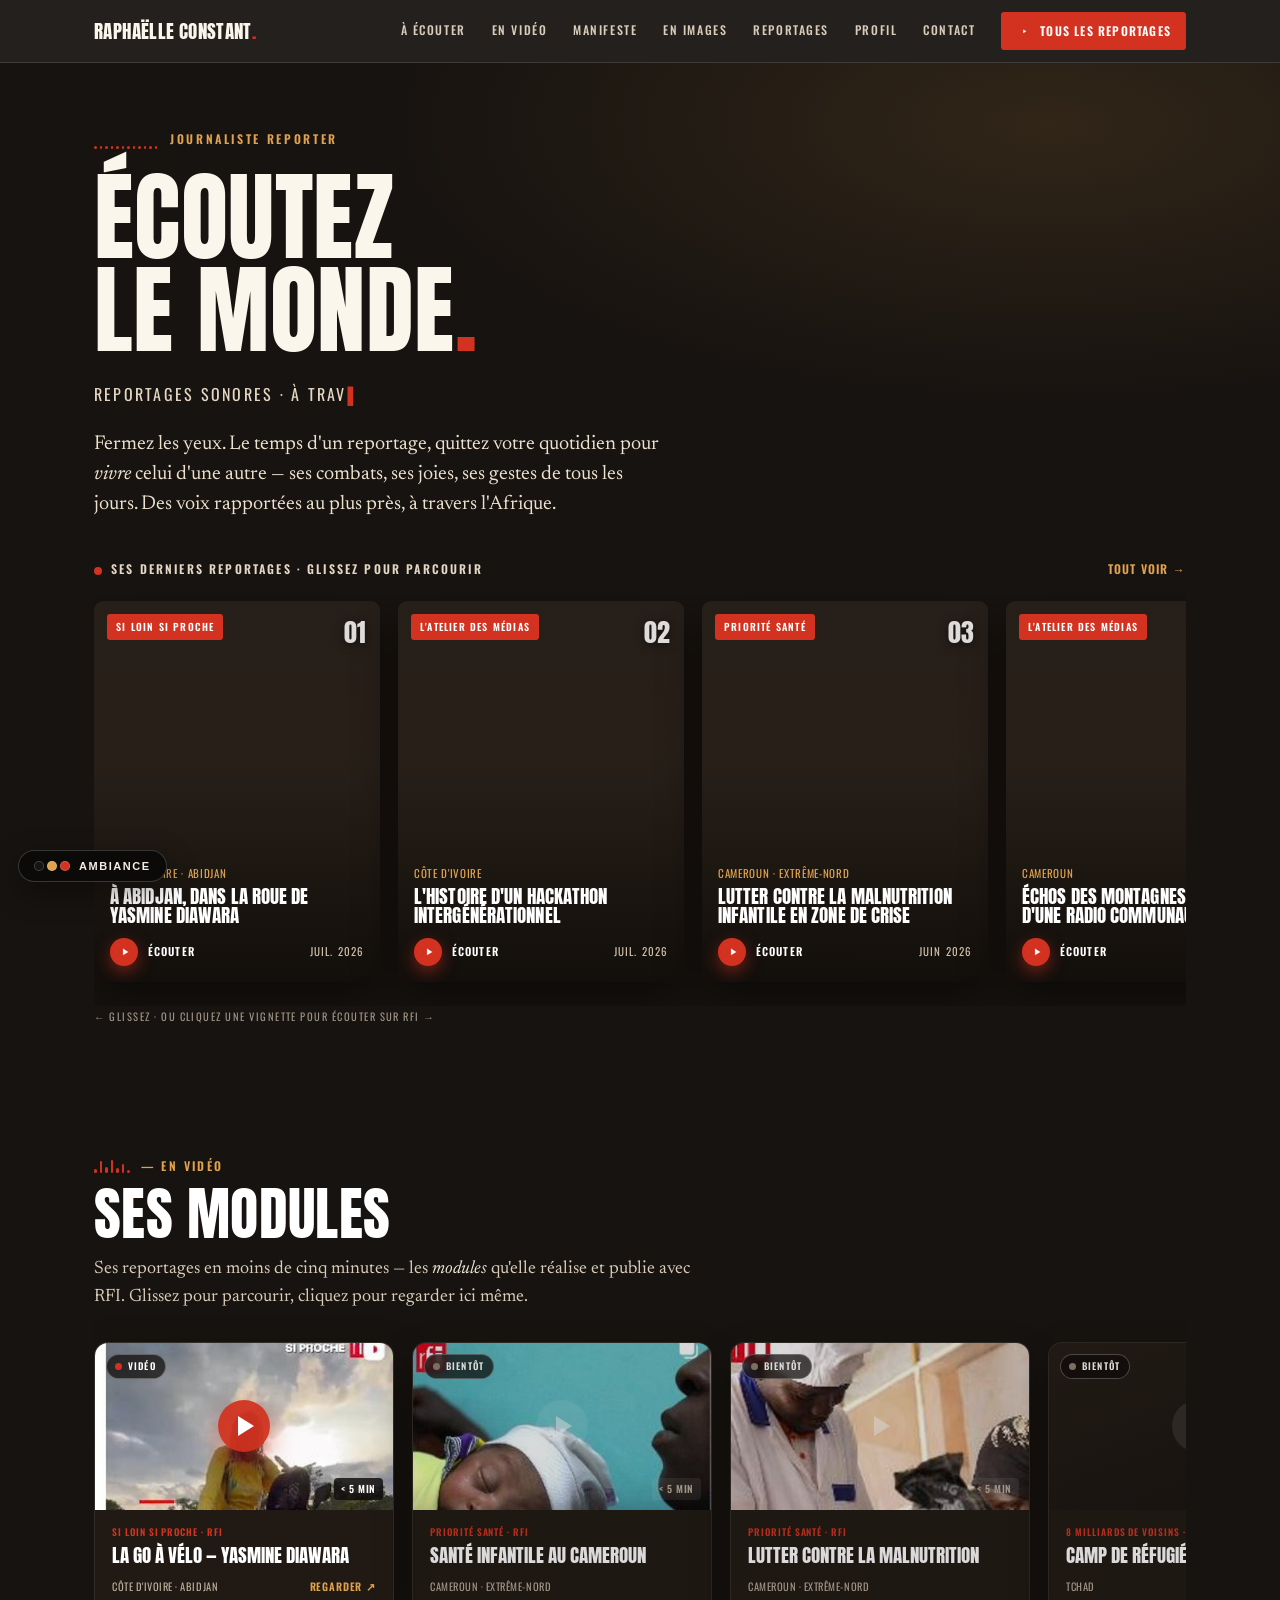
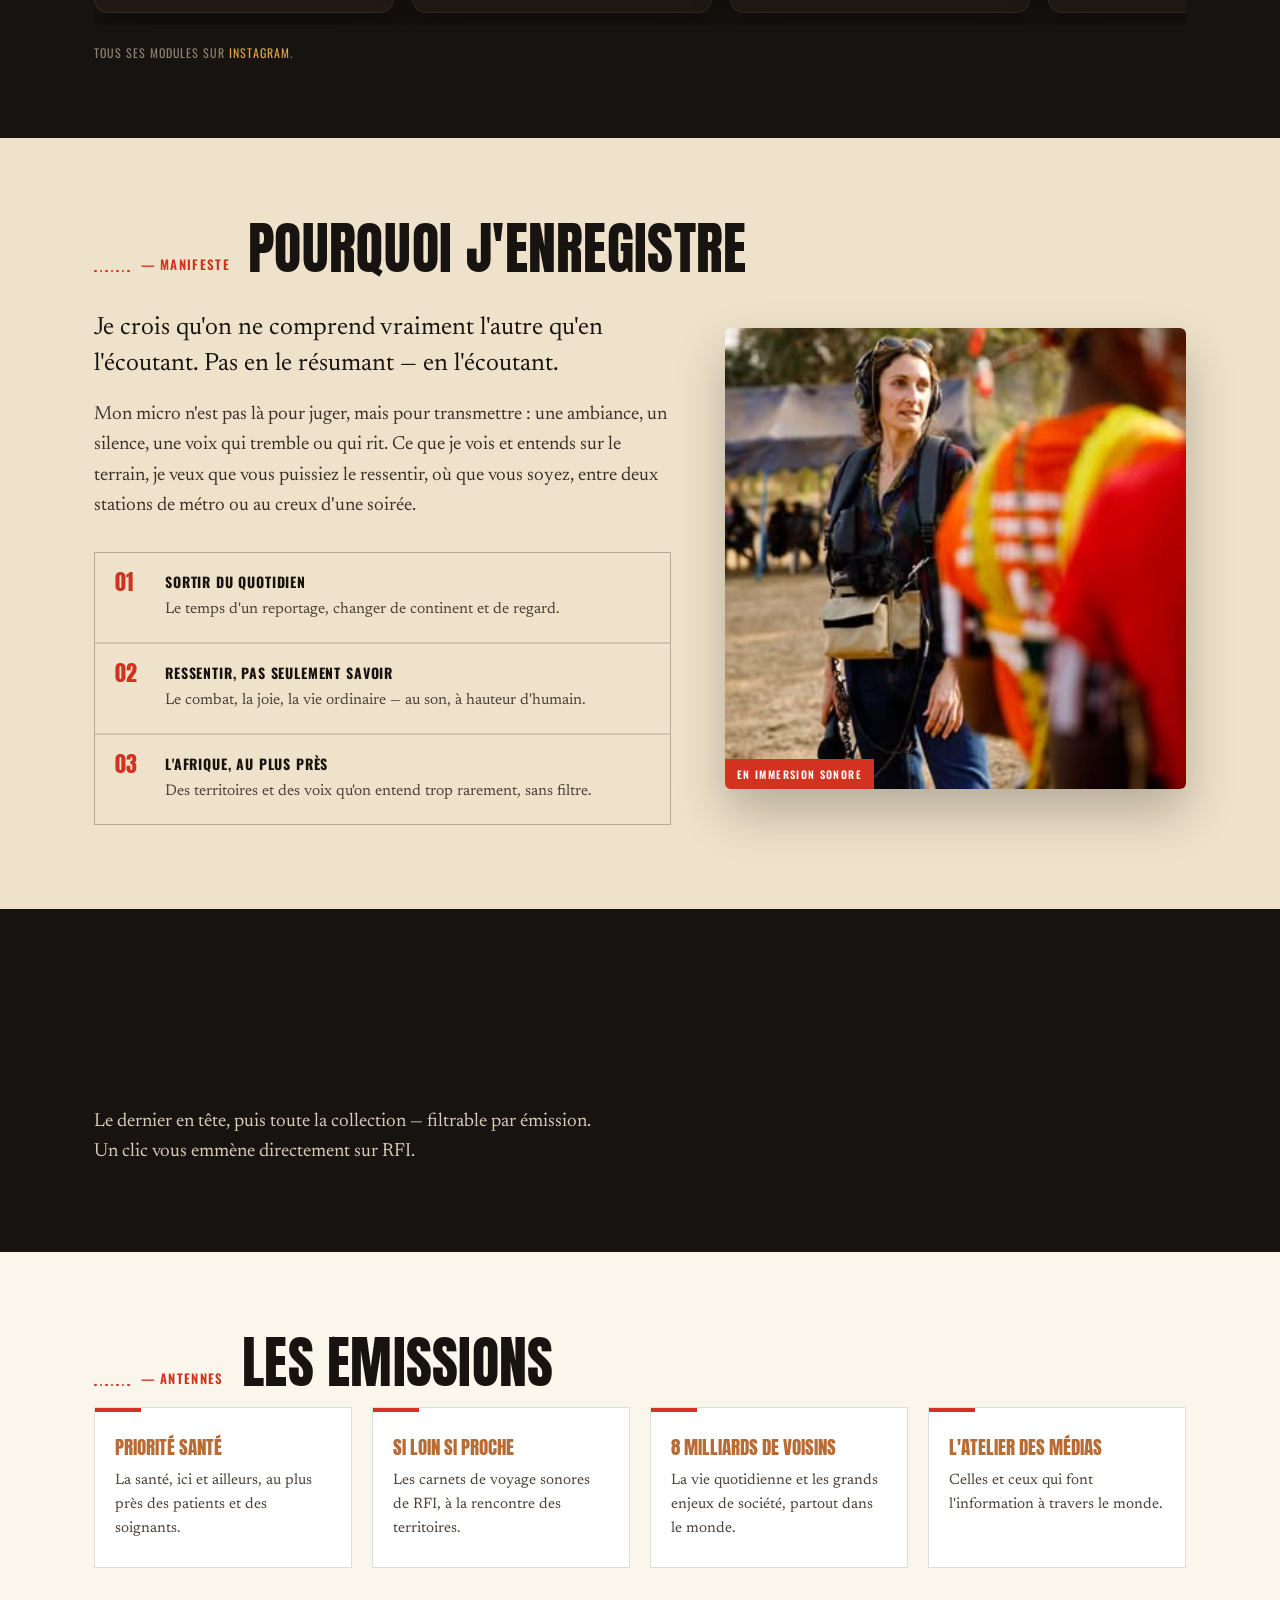
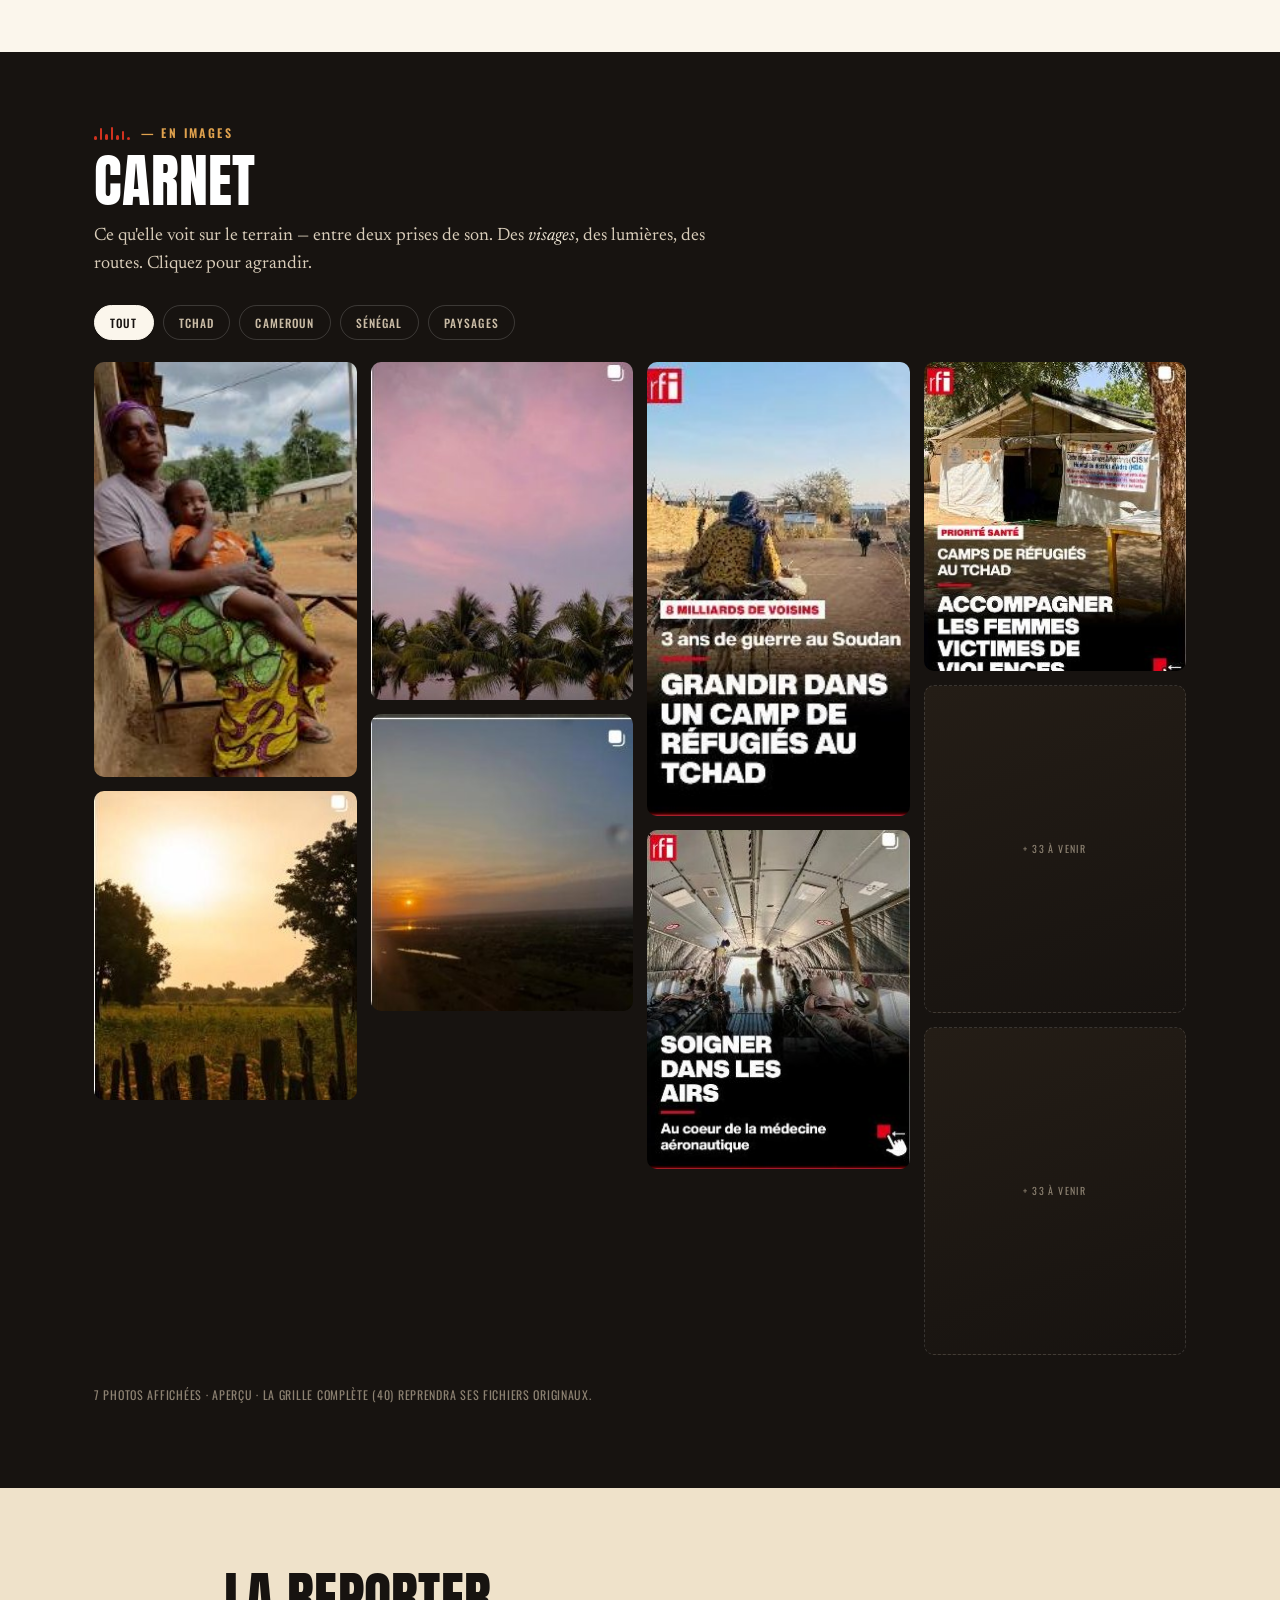
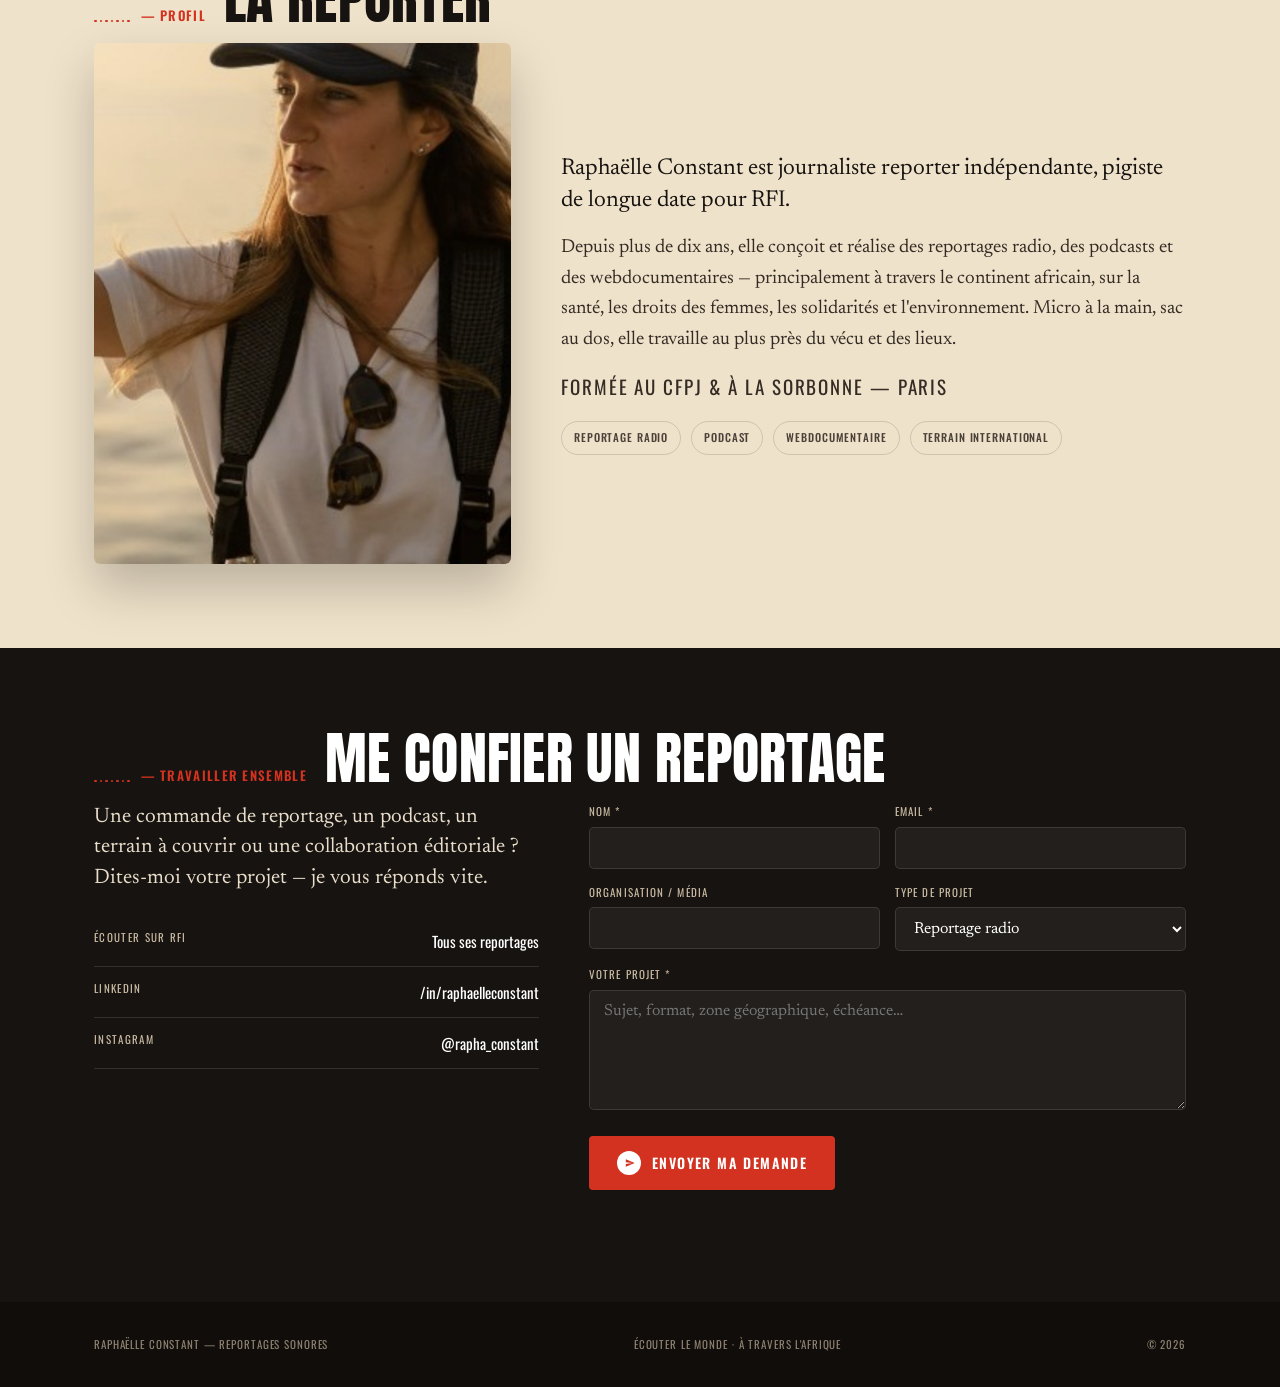
==== index.html @ 4c60642c "Add "Ses modules" (video strip) + "En images" (Carnet) + live palette switcher - Inject "Ses modules" ====
<!DOCTYPE html>
<html lang="fr">
<head>
<meta charset="UTF-8">
<meta name="viewport" content="width=device-width, initial-scale=1.0">
<title>Raphaëlle Constant — Écouter le monde · Reportages sonores RFI</title>
<link rel="icon" href="favicon.ico" sizes="any">
<link rel="icon" type="image/png" sizes="32x32" href="favicon-32.png">
<link rel="apple-touch-icon" href="apple-touch-icon.png">
<meta name="description" content="Les reportages sonores de Raphaëlle Constant pour RFI. Fermez les yeux, écoutez : la vie, les combats et les joies d'autres femmes et hommes, au plus près — à travers l'Afrique.">
<link rel="preconnect" href="https://fonts.googleapis.com">
<link rel="preconnect" href="https://fonts.gstatic.com" crossorigin>
<link href="https://fonts.googleapis.com/css2?family=Anton&family=Oswald:wght@300;400;500;600;700&family=Newsreader:ital,opsz,wght@0,6..72,300;0,6..72,400;0,6..72,500;0,6..72,600;1,6..72,400;1,6..72,500&display=swap" rel="stylesheet">
<style>
  :root{
    --ink:#171310; --ink2:#211a14; --paper:#FBF6EC; --sand:#EFE2CA;
    --gold:#E0A24E; --ochre:#B96B34; --red:#D2321F; --olive:#7C7A45;
    --line:rgba(23,19,16,.14); --lineD:rgba(255,255,255,.12); --muted:#6f645a;
  }
  /* ===== [PALETTE] live ambiance themes (from resources/palette-garderobe.html) =====
     Default = "Sur le terrain" (the :root above). The switcher swaps these token sets live,
     so a whole-page recolour is one attribute change. Keep terrain as the shipped default. */
  html[data-theme="uniforme"]{ /* L'uniforme — noir + camel + crème, rouge-baie en signal */
    --ink:#17130F; --ink2:#241C15; --paper:#F2EADB; --sand:#E7DBC3;
    --gold:#C79A64; --ochre:#A9743F; --red:#C22F3E; --olive:#6E6A4F;
    --line:rgba(26,23,20,.14); --muted:#6f6656;
  }
  html[data-theme="indigo"]{ /* Indigo & sable — pétrole/sable, accent turquoise */
    --ink:#14201F; --ink2:#1D2C2A; --paper:#F1E8D6; --sand:#E4D8BE;
    --gold:#D9C4A0; --ochre:#B98A4E; --red:#1F847C; --olive:#5E6B64;
    --line:rgba(23,33,31,.14); --muted:#5f6b64;
  }
  html[data-theme="baie"]{ /* Terre & baie — charcoal + camel, pointe de baie */
    --ink:#1B1512; --ink2:#251C17; --paper:#F2EADB; --sand:#E7DBC3;
    --gold:#C79A64; --ochre:#A9743F; --red:#A83253; --olive:#6E6A4F;
    --line:rgba(27,21,18,.14); --muted:#6f6656;
  }
  /* recolour the hard-coded nav backdrop per ambiance so the swap reads as whole-page */
  html[data-theme="uniforme"] nav{background:rgba(23,19,15,.94)}
  html[data-theme="indigo"] nav{background:rgba(18,29,28,.95)}
  html[data-theme="baie"] nav{background:rgba(27,21,18,.94)}
  /* smooth the recolour */
  body,nav,.hero,section,footer,.modules,.gallery{transition:background-color .5s ease,color .5s ease}
  *{box-sizing:border-box;margin:0;padding:0}
  /* Lenis smooth scroll */
  html.lenis,html.lenis body{height:auto}
  .lenis.lenis-smooth{scroll-behavior:auto !important}
  .lenis.lenis-smooth [data-lenis-prevent]{overscroll-behavior:contain}
  .lenis.lenis-stopped{overflow:hidden}
  html:not(.lenis){scroll-behavior:smooth}  /* fallback if Lenis is off/absent */
  body{background:var(--paper);color:var(--ink);font-family:"Newsreader",Georgia,serif;font-size:18px;line-height:1.6;-webkit-font-smoothing:antialiased}
  .wrap{max-width:1180px;margin:0 auto;padding:0 44px}
  h1,h2,h3,.disp{font-family:"Anton",sans-serif;text-transform:uppercase;font-weight:400;line-height:.96;letter-spacing:.005em}
  .kick{font-family:"Oswald",sans-serif;text-transform:uppercase;letter-spacing:.22em;font-weight:600;font-size:12px}
  .red{color:var(--red)}
  a{color:inherit;text-decoration:none}
  .play{display:inline-flex;align-items:center;justify-content:center;border-radius:50%;background:var(--red);color:#fff;flex:none}
  .play svg{width:42%;height:42%;margin-left:8%}

  nav{position:sticky;top:0;z-index:40;background:rgba(23,19,16,.94);backdrop-filter:blur(8px);border-bottom:1px solid var(--lineD)}
  nav .wrap{display:flex;align-items:center;justify-content:space-between;height:62px}
  nav .brand{font-family:"Anton";text-transform:uppercase;color:var(--paper);font-size:19px;letter-spacing:.02em}
  nav .brand .red{color:var(--red)}
  nav ul{list-style:none;display:flex;gap:26px}
  nav a{font-family:"Oswald";text-transform:uppercase;letter-spacing:.13em;font-size:12px;color:#d9cdba;font-weight:500}
  nav a:hover{color:#fff}
  nav .nlinks{display:flex;align-items:center;gap:26px}
  nav .cta{font-family:"Oswald";text-transform:uppercase;letter-spacing:.1em;font-size:12px;font-weight:600;background:var(--red);color:#fff;padding:9px 15px;border-radius:3px;display:inline-flex;align-items:center;gap:8px}
  nav .cta .play{width:16px;height:16px}
  @media(max-width:980px){nav ul{display:none}}

  .hero{background:var(--ink);color:var(--paper);position:relative;overflow:hidden;padding-bottom:60px}
  .hero:after{content:"";position:absolute;inset:0;background:radial-gradient(1100px 460px at 82% 6%, rgba(224,162,78,.13), transparent 60%);pointer-events:none}
  .hero .head{position:relative;z-index:2;padding-top:66px}
  .hero .kick{color:var(--gold);margin-bottom:18px;display:block}
  .hero h1{font-size:clamp(50px,7.6vw,104px);color:var(--paper);max-width:14ch}
  .hero h1 .red{color:var(--red)}
  .hero .lede{margin-top:22px;max-width:52ch;font-size:20px;color:#ece1cf;line-height:1.5}
  .scroll-head{position:relative;z-index:2;display:flex;align-items:baseline;justify-content:space-between;gap:16px;margin-top:40px;margin-bottom:16px}
  .scroll-head .lbl{font-family:"Oswald";text-transform:uppercase;letter-spacing:.18em;font-size:12px;font-weight:600;color:#e4d8c4}
  .scroll-head .all{font-family:"Oswald";text-transform:uppercase;letter-spacing:.1em;font-size:12px;font-weight:600;color:var(--gold);display:inline-flex;align-items:center;gap:8px}
  .scroll-head .all:hover{color:#fff}
  .hscroll{position:relative;z-index:2;display:flex;gap:18px;overflow-x:auto;overflow-y:hidden;scroll-snap-type:x mandatory;padding:6px 4px 24px;scrollbar-width:thin;scrollbar-color:var(--red) rgba(255,255,255,.12)}
  .hscroll::-webkit-scrollbar{height:8px}
  .hscroll::-webkit-scrollbar-track{background:rgba(255,255,255,.1);border-radius:10px}
  .hscroll::-webkit-scrollbar-thumb{background:var(--red);border-radius:10px}
  .hcard{flex:0 0 clamp(240px,58vw,286px);scroll-snap-align:start;aspect-ratio:3/4;border-radius:9px;overflow:hidden;position:relative;background:#2a211a;box-shadow:0 20px 44px rgba(0,0,0,.45);display:block}
  .hcard img{position:absolute;inset:0;width:100%;height:100%;object-fit:cover;transition:transform .4s ease}
  .hcard:hover img{transform:scale(1.06)}
  .hcard .fb{position:absolute;inset:0;background:linear-gradient(135deg,#2a211a,#120f0b)}
  .hcard .ov{position:absolute;inset:0;background:linear-gradient(180deg, rgba(15,12,9,.12) 0%, rgba(15,12,9,.1) 42%, rgba(15,12,9,.88) 100%)}
  .hcard .tag{position:absolute;top:13px;left:13px;z-index:3;background:var(--red);color:#fff;font-family:"Oswald";text-transform:uppercase;letter-spacing:.12em;font-size:10px;font-weight:600;padding:5px 9px;border-radius:3px}
  .hcard .num{position:absolute;top:11px;right:14px;z-index:3;font-family:"Anton";font-size:26px;color:rgba(255,255,255,.85);text-shadow:0 2px 8px rgba(0,0,0,.5)}
  .hcard .cbody{position:absolute;left:0;right:0;bottom:0;z-index:3;padding:18px 16px 16px}
  .hcard .loc{font-family:"Oswald";text-transform:uppercase;letter-spacing:.06em;font-size:11px;color:var(--gold);margin-bottom:5px}
  .hcard h3{font-family:"Anton";text-transform:uppercase;font-size:19px;line-height:1.02;color:#fff}
  .hcard .foot{margin-top:12px;display:flex;align-items:center;gap:10px;font-family:"Oswald";text-transform:uppercase;letter-spacing:.1em;font-size:11px;font-weight:600;color:#fff}
  .hcard .foot .play{width:28px;height:28px;box-shadow:0 6px 16px rgba(210,50,31,.5)}
  .hcard .date{margin-left:auto;color:#cdbfa9;font-weight:400}
  .drag-hint{position:relative;z-index:2;font-family:"Oswald";text-transform:uppercase;letter-spacing:.14em;font-size:10.5px;color:#9d9284;margin-top:2px}

  section{padding:84px 0}
  .sec-head{display:flex;align-items:baseline;gap:18px;margin-bottom:14px}
  .sec-head .no{font-family:"Oswald";font-weight:600;color:var(--red);letter-spacing:.1em;font-size:13px;padding-top:6px;text-transform:uppercase}
  .sec-head h2{font-size:clamp(32px,5vw,56px)}

  #manifeste{background:var(--sand)}
  .man-grid{display:grid;grid-template-columns:1fr .8fr;gap:54px;align-items:center}
  .man-grid .lead{font-family:"Newsreader";font-size:25px;line-height:1.42;color:var(--ink)}
  .man-grid p{font-size:19px;color:#3a312a;margin-top:18px}
  .man-points{margin-top:30px;display:grid;gap:2px;background:var(--line);border:1px solid var(--line)}
  .mp{background:var(--sand);padding:18px 20px;display:flex;gap:16px;align-items:flex-start}
  .mp .n{font-family:"Anton";color:var(--red);font-size:22px;line-height:1;flex:none;width:34px}
  .mp b{font-family:"Oswald";text-transform:uppercase;letter-spacing:.06em;font-size:14px;display:block;margin-bottom:2px}
  .mp span{font-size:15.5px;color:#4a4139}
  .man-photo{position:relative;border-radius:6px;overflow:hidden;aspect-ratio:1/1;box-shadow:0 24px 50px rgba(0,0,0,.24)}
  .man-photo img{width:100%;height:100%;object-fit:cover;object-position:42% 50%}
  .man-photo .cap{position:absolute;left:0;bottom:0;background:var(--red);color:#fff;font-family:"Oswald";text-transform:uppercase;letter-spacing:.13em;font-size:10.5px;font-weight:600;padding:7px 12px}

  #tout{background:var(--ink);color:var(--paper)}
  .tout{display:flex;align-items:center;justify-content:space-between;gap:30px;flex-wrap:wrap}
  .tout .t h2{color:#fff;font-size:clamp(30px,4.5vw,50px)}
  .tout .t p{color:#d9cdba;font-size:19px;margin-top:12px;max-width:52ch}
  .tout .go{flex:none;display:inline-flex;align-items:center;gap:13px;background:var(--red);color:#fff;font-family:"Oswald";text-transform:uppercase;letter-spacing:.1em;font-weight:600;font-size:14px;padding:16px 24px;border-radius:4px;transition:transform .15s}
  .tout .go:hover{transform:translateY(-2px)}
  .tout .go .play{width:26px;height:26px;background:#fff;color:var(--red)}

  #emissions{background:var(--paper)}
  .shows{display:grid;grid-template-columns:repeat(4,1fr);gap:20px;margin-top:8px}
  .show-c{background:#fff;border:1px solid var(--line);padding:24px 20px 26px;position:relative}
  .show-c:before{content:"";position:absolute;top:0;left:0;width:46px;height:4px;background:var(--red)}
  .show-c .h{font-family:"Anton";text-transform:uppercase;font-size:19px;color:var(--ochre);line-height:1;margin:6px 0 12px}
  .show-c p{font-size:15px;color:#4a4139}
  @media(max-width:820px){.shows{grid-template-columns:1fr 1fr}}

  #apropos{background:var(--sand)}
  .about-grid{display:grid;grid-template-columns:.8fr 1.2fr;gap:50px;align-items:center}
  .about-grid p{font-size:19px;color:#332b24;margin-bottom:16px}
  .about-grid .lead{font-family:"Newsreader";font-size:23px;line-height:1.4;color:var(--ink)}
  .about-photo{position:relative;border-radius:6px;overflow:hidden;aspect-ratio:4/5;box-shadow:0 24px 50px rgba(0,0,0,.22)}
  .about-photo img{width:100%;height:100%;object-fit:cover;object-position:50% 20%}
  .signature{font-family:"Oswald";text-transform:uppercase;letter-spacing:.1em;font-size:12px;color:var(--muted);margin-top:6px}
  .chips{margin-top:20px;display:flex;gap:10px;flex-wrap:wrap}
  .chip{font-family:"Oswald";text-transform:uppercase;letter-spacing:.08em;font-size:11px;font-weight:500;border:1px solid var(--line);padding:7px 12px;border-radius:20px;color:#4a4139}

  #contact{background:var(--ink);color:var(--paper)}
  #contact h2{color:#fff}
  .contact-grid{display:grid;grid-template-columns:1.1fr .9fr;gap:50px;align-items:center}
  .contact-grid .lede{font-size:22px;color:#e9decb;line-height:1.45;max-width:40ch}
  .clist{list-style:none;margin-top:6px}
  .clist li{border-bottom:1px solid var(--lineD);padding:15px 0;display:flex;justify-content:space-between;align-items:center;gap:16px}
  .clist .k{font-family:"Oswald";text-transform:uppercase;letter-spacing:.12em;font-size:11px;color:#c9baa2}
  .clist .v{font-family:"Oswald";font-size:16px;color:#fff;letter-spacing:.02em}
  .clist a.v:hover{color:var(--gold)}
  .ph{color:#8d8272 !important;font-style:italic;font-family:"Newsreader" !important;text-transform:none;letter-spacing:0}

  footer{background:#100d0a;color:#8d8272;padding:34px 0;font-family:"Oswald";text-transform:uppercase;letter-spacing:.08em;font-size:11px}
  footer .wrap{display:flex;justify-content:space-between;flex-wrap:wrap;gap:12px}

  @media(max-width:820px){
    .man-grid,.about-grid,.contact-grid{grid-template-columns:1fr;gap:34px}
    .man-photo,.about-photo{max-width:440px}
    .wrap{padding:0 24px}
    section{padding:56px 0}
  }

  /* CONTACT FORM */
  .contact-2{display:grid;grid-template-columns:.82fr 1.1fr;gap:50px;align-items:start}
  .contact-2 .lede{font-size:21px;color:#e9decb;line-height:1.45}
  .socials{list-style:none;margin-top:22px}
  .socials li{border-bottom:1px solid var(--lineD);padding:13px 0;display:flex;justify-content:space-between;gap:16px}
  .socials .k{font-family:"Oswald";text-transform:uppercase;letter-spacing:.12em;font-size:11px;color:#c9baa2}
  .socials a{font-family:"Oswald";font-size:15px;color:#fff}
  .socials a:hover{color:var(--gold)}
  .cform{display:grid;gap:15px}
  .cform .row{display:grid;grid-template-columns:1fr 1fr;gap:15px}
  .cform label{display:block;font-family:"Oswald";text-transform:uppercase;letter-spacing:.1em;font-size:11px;color:#c9baa2;margin-bottom:6px}
  .cform input,.cform select,.cform textarea{width:100%;background:rgba(255,255,255,.05);border:1px solid var(--lineD);color:#fff;font-family:"Newsreader",serif;font-size:16px;padding:12px 14px;border-radius:5px;outline:none}
  .cform input:focus,.cform select:focus,.cform textarea:focus{border-color:var(--gold);background:rgba(255,255,255,.08)}
  .cform textarea{min-height:120px;resize:vertical}
  .cform option{color:#111}
  .cform .hp{position:absolute;left:-9999px;width:1px;height:1px;overflow:hidden}
  .cform button{justify-self:start;display:inline-flex;align-items:center;gap:11px;background:var(--red);color:#fff;font-family:"Oswald";text-transform:uppercase;letter-spacing:.1em;font-weight:600;font-size:14px;padding:15px 28px;border-radius:4px;border:0;cursor:pointer;transition:transform .15s}
  .cform button .play{width:24px;height:24px;background:#fff;color:var(--red)}
  .cform button:hover{transform:translateY(-2px)}
  .cform button[disabled]{opacity:.55;cursor:default;transform:none}
  .form-msg{font-family:"Oswald";text-transform:uppercase;letter-spacing:.05em;font-size:13px;min-height:1em}
  .form-msg.ok{color:#a9d694}
  .form-msg.err{color:#ffb3a8}
  @media(max-width:820px){.contact-2{grid-template-columns:1fr;gap:30px}.cform .row{grid-template-columns:1fr}}

  /* ===== MOTION SYSTEM — tokens + reveal engine ===== */
  :root{
    --ease-reveal: cubic-bezier(.16, 1, .3, 1);
    --ease-arrive: cubic-bezier(.34, 1.4, .5, 1);
    --dur-text:.60s; --dur-move:.75s;
    --dist-text:20px; --dist-card:40px; --dist-side:88px;
    --stagger:100ms; --seq:120ms;
  }
  body{overflow-x:clip}  /* contain side-entry travel without breaking sticky nav */
  .reveal{will-change:transform,opacity,filter}
  .reveal-headline{opacity:1;transform:none;transition:none}
  .reveal-headline .w{display:inline-block;overflow:hidden;vertical-align:top;padding-bottom:.06em}
  .reveal-headline .w .i{display:inline-block;transform:translateY(112%);opacity:0;will-change:transform,opacity}
  .reveal-headline.is-revealed .w .i{animation:wordRise .72s var(--ease-arrive) both}
  @keyframes wordRise{from{transform:translateY(112%);opacity:0}to{transform:none;opacity:1}}
  .reveal-body{opacity:0;transform:translateY(var(--dist-text));
    transition:opacity var(--dur-text) var(--ease-reveal),transform var(--dur-text) var(--ease-reveal)}
  .reveal-body.is-revealed{opacity:1;transform:none}
  .reveal-pop{opacity:0;transform:scale(.82);
    transition:opacity var(--dur-text) var(--ease-arrive),transform var(--dur-text) var(--ease-arrive)}
  .reveal-pop.is-revealed{opacity:1;transform:none}
  .reveal-blur{opacity:0;filter:blur(14px);
    transition:opacity var(--dur-move) var(--ease-reveal),filter var(--dur-move) var(--ease-reveal)}
  .reveal-blur.is-revealed{opacity:1;filter:none}
  .reveal-left,.reveal-right{opacity:0;
    transition:opacity var(--dur-move) var(--ease-arrive),transform var(--dur-move) var(--ease-arrive)}
  .reveal-left{transform:translateX(calc(-1 * var(--dist-side)))}
  .reveal-right{transform:translateX(var(--dist-side))}
  .reveal-left.is-revealed,.reveal-right.is-revealed{opacity:1;transform:none}
  .reveal-grid > *{opacity:0;transform:translateY(var(--dist-card)) rotate(-1.5deg);
    transition:opacity var(--dur-move) var(--ease-arrive),transform var(--dur-move) var(--ease-arrive);
    transition-delay:calc(var(--i,0) * var(--stagger))}
  .reveal-grid.is-revealed > *{opacity:1;transform:none}
  @media (prefers-reduced-motion: reduce){
    .reveal,.reveal-grid>*,.reveal-headline,.reveal-body,.reveal-pop,.reveal-blur,.reveal-left,.reveal-right{
      opacity:1 !important;transform:none !important;filter:none !important;transition:none !important}
  }
  /* hero cards — staggered rise (choreographed on load) */
  .hscroll .hcard{opacity:0;transform:translateY(26px);
    transition:opacity var(--dur-move) var(--ease-arrive),transform var(--dur-move) var(--ease-arrive);
    transition-delay:calc(var(--i,0) * var(--stagger))}
  .hscroll .hcard.in{opacity:1;transform:none}
  @media (prefers-reduced-motion: reduce){ .hscroll .hcard{opacity:1 !important;transform:none !important;transition:none !important} }

  /* radio signature — equalizer label */
  .eq-label{display:inline-flex;align-items:center;gap:11px}
  .hero .kick.eq-label{display:inline-flex}
  .eq{display:inline-flex;align-items:flex-end;gap:3px;height:14px}
  .eq i{width:2.5px;height:2px;background:var(--red);border-radius:2px;transform-origin:bottom}
  .eq-label.is-revealed .eq i{animation:eqBar .95s var(--ease-reveal) both}
  @keyframes eqBar{0%{height:2px}18%{height:14px}36%{height:5px}54%{height:12px}72%{height:4px}86%{height:8px}100%{height:2px}}
  .eq-label .lbl-txt{opacity:0;transform:translateX(-4px)}
  .eq-label.is-revealed .lbl-txt{animation:eqTxt .55s .32s var(--ease-reveal) both}
  @keyframes eqTxt{to{opacity:1;transform:none}}
  .livedot{display:inline-block;width:8px;height:8px;border-radius:50%;background:var(--red);vertical-align:middle;margin-right:9px;box-shadow:0 0 0 0 rgba(210,50,31,.6);animation:livep 1.9s var(--ease-reveal) infinite}
  @keyframes livep{0%,100%{box-shadow:0 0 0 0 rgba(210,50,31,.55);opacity:1}50%{box-shadow:0 0 0 6px rgba(210,50,31,0);opacity:.7}}
  @media (prefers-reduced-motion: reduce){ .reveal-headline .w .i,.eq-label .lbl-txt{opacity:1 !important;transform:none !important;animation:none !important} .eq i{height:2px} .livedot{animation:none} }

  /* HERO cinematic choreography — freq plays / title tunes in / subtitle writes */
  .hero-ey{display:inline-flex;align-items:center;gap:13px;margin-bottom:22px;opacity:0}
  .hero.hero-go .hero-ey{animation:heroFade .5s var(--ease-reveal) .05s both}
  .ey-txt{font-family:"Oswald",sans-serif;text-transform:uppercase;letter-spacing:.22em;font-weight:600;font-size:12px;color:var(--gold)}
  .hero-eq{height:20px}
  .eq.playing i{animation:eqPlay var(--d,420ms) ease-in-out infinite alternate}
  @keyframes eqPlay{from{height:3px}to{height:var(--h,18px)}}
  .eq.hero-eq:not(.playing) i{height:3px;transition:height .35s var(--ease-reveal)}
  .hero-title{opacity:0}
  .hero.hero-go .hero-title{animation:tuneTitle 1.15s var(--ease-reveal) .12s both}
  @keyframes tuneTitle{0%{opacity:0;filter:blur(16px);transform:translateY(6px) scale(1.015)}22%{opacity:.5;filter:blur(9px)}34%{opacity:.16}50%{opacity:.75;filter:blur(4px);transform:none}62%{opacity:.32}78%{opacity:.94;filter:blur(1.2px)}100%{opacity:1;filter:blur(0);transform:none}}
  .hero-sub{font-family:"Oswald",sans-serif;text-transform:uppercase;letter-spacing:.14em;font-weight:400;font-size:clamp(13px,1.6vw,16px);color:#e4d8c4;margin-top:24px;min-height:1.4em}
  .hero-sub.caret::after{content:"▌";color:var(--red);margin-left:1px;animation:blink .9s steps(1) infinite}
  @keyframes blink{50%{opacity:0}}
  @keyframes heroFade{to{opacity:1}}
  @media (prefers-reduced-motion: reduce){ .hero-title,.hero-ey{opacity:1 !important;animation:none !important;filter:none !important} .hero-eq i{height:3px} .hero-sub.caret::after{display:none} }

  /* ===================== [NEW] Ses modules — video strip ("à regarder") ===================== */
  .modules{padding:70px 0 76px;background:var(--ink);color:var(--paper)}
  .modules .v-eqlab{display:inline-flex;align-items:center;gap:11px;margin-bottom:12px}
  .modules .v-eq{display:inline-flex;align-items:flex-end;gap:3px;height:14px}
  .modules .v-eq i{width:2.5px;background:var(--red);border-radius:2px}
  .modules .v-lbl{font-family:"Oswald",sans-serif;text-transform:uppercase;letter-spacing:.2em;font-size:12px;font-weight:600;color:var(--gold)}
  .modules h2{font-family:"Anton",sans-serif;text-transform:uppercase;font-size:clamp(30px,5vw,58px);line-height:.94;color:#fff}
  .modules .d{font-size:18px;line-height:1.55;color:var(--on-dark-soft,#d9cdba);max-width:60ch;margin-top:14px}
  .modules .d em{font-style:italic;color:#efe6d5}
  .mstrip{display:flex;gap:18px;overflow-x:auto;overflow-y:hidden;padding:30px 0 12px;scroll-snap-type:x mandatory}
  .mstrip::-webkit-scrollbar{height:8px}
  .mstrip::-webkit-scrollbar-thumb{background:rgba(255,255,255,.18);border-radius:8px}
  .modcard{scroll-snap-align:start;flex:0 0 300px;border-radius:14px;overflow:hidden;background:var(--ink2);border:1px solid rgba(255,255,255,.08);box-shadow:0 18px 40px rgba(0,0,0,.42);cursor:pointer;transition:transform .18s,box-shadow .18s}
  .modcard:hover{transform:translateY(-4px);box-shadow:0 26px 54px rgba(0,0,0,.55)}
  .modcard .thumb{position:relative;aspect-ratio:16/9;overflow:hidden;background:linear-gradient(160deg,var(--ochre),var(--ink))}
  .modcard .thumb img,.modcard .thumb video{position:absolute;inset:0;width:100%;height:100%;object-fit:cover;object-position:top}
  .modcard .thumb video{background:#0e0c0b}
  .modcard .vflag{position:absolute;top:11px;left:11px;z-index:2;display:inline-flex;align-items:center;gap:6px;background:rgba(14,12,11,.72);border:1px solid rgba(255,255,255,.28);color:#fff;font-family:"Oswald",sans-serif;text-transform:uppercase;letter-spacing:.12em;font-size:9.5px;font-weight:600;padding:4px 9px 4px 8px;border-radius:20px;backdrop-filter:blur(3px)}
  .modcard .vflag .rec{width:7px;height:7px;border-radius:50%;background:var(--red);animation:rec 1.8s infinite}
  @keyframes rec{0%,100%{box-shadow:0 0 0 0 rgba(210,50,31,.55)}50%{box-shadow:0 0 0 5px rgba(210,50,31,0)}}
  .modcard .dur{position:absolute;bottom:10px;right:10px;z-index:2;background:rgba(14,12,11,.82);color:#fff;font-family:"Oswald",sans-serif;text-transform:uppercase;letter-spacing:.06em;font-size:10px;font-weight:600;padding:3px 7px;border-radius:4px}
  .modcard .pbtn{position:absolute;top:50%;left:50%;transform:translate(-50%,-50%);z-index:2;width:52px;height:52px;border-radius:50%;background:rgba(210,50,31,.94);display:flex;align-items:center;justify-content:center;box-shadow:0 10px 26px rgba(210,50,31,.5);transition:transform .18s}
  .modcard:hover .pbtn{transform:translate(-50%,-50%) scale(1.08)}
  .modcard .pbtn:after{content:"";border-left:16px solid #fff;border-top:10px solid transparent;border-bottom:10px solid transparent;margin-left:4px}
  .modcard .info{padding:15px 17px 17px}
  .modcard .stag{font-family:"Oswald",sans-serif;text-transform:uppercase;letter-spacing:.1em;font-size:9.5px;font-weight:600;color:var(--red);margin-bottom:6px}
  .modcard .mti{font-family:"Anton",sans-serif;text-transform:uppercase;font-size:19px;line-height:1.02;color:#fff}
  .modcard .foot{margin-top:12px;display:flex;align-items:center;justify-content:space-between;gap:10px}
  .modcard .pl{font-family:"Oswald",sans-serif;text-transform:uppercase;letter-spacing:.05em;font-size:10.5px;color:#b9ad9a}
  .modcard .watch{font-family:"Oswald",sans-serif;text-transform:uppercase;letter-spacing:.08em;font-size:10.5px;font-weight:600;color:var(--gold);white-space:nowrap}
  .modcard.soon{cursor:default;opacity:.85}
  .modcard.soon .thumb{background:linear-gradient(160deg,#241d16,#171310)}
  .modcard.soon .pbtn{background:rgba(255,255,255,.09);box-shadow:none}
  .modcard.soon .pbtn:after{border-left-color:rgba(255,255,255,.5)}
  .modcard.soon .vflag .rec{animation:none;background:#8d8272}
  .modcard.soon:hover{transform:none;box-shadow:0 18px 40px rgba(0,0,0,.42)}
  .modcard.soon .dur{background:rgba(255,255,255,.08);color:#b9ad9a}
  .mfoot{margin-top:18px;font-family:"Oswald",sans-serif;text-transform:uppercase;letter-spacing:.08em;font-size:12px;color:#8d8272}
  .mfoot a{color:var(--gold)}
  .mlb{position:fixed;inset:0;z-index:200;background:rgba(10,8,6,.9);backdrop-filter:blur(4px);display:none;align-items:center;justify-content:center;padding:24px}
  .mlb.open{display:flex}
  .mlb-in{position:relative;width:min(420px,94vw);max-height:92vh;overflow:auto;border-radius:14px;background:#0e0c0b}
  .mlb-close{position:fixed;top:18px;right:22px;z-index:3;font-family:"Oswald",sans-serif;text-transform:uppercase;letter-spacing:.1em;font-size:12px;font-weight:600;color:#fff;background:rgba(255,255,255,.12);border:1px solid rgba(255,255,255,.3);border-radius:22px;padding:9px 16px;cursor:pointer}
  .mlb-close:hover{border-color:var(--red);background:rgba(210,50,31,.25)}
  .mlb-body{min-height:360px;display:flex;align-items:center;justify-content:center;padding:6px}
  .mlb-fallback{padding:40px 26px;text-align:center;color:#d9cdba;font-family:"Oswald",sans-serif}
  .mlb-fallback a{display:inline-block;margin-top:14px;background:var(--red);color:#fff;text-transform:uppercase;letter-spacing:.08em;font-size:12px;font-weight:600;padding:11px 18px;border-radius:5px}
  .mlb .instagram-media{margin:0 auto !important}

  /* ===================== [NEW] En images — Carnet photo grid ===================== */
  .gallery{padding:70px 0 84px;background:var(--ink);color:var(--paper)}
  .gallery .g-eqlab{display:inline-flex;align-items:center;gap:11px;margin-bottom:12px}
  .gallery .g-eq{display:inline-flex;align-items:flex-end;gap:3px;height:14px}
  .gallery .g-eq i{width:2.5px;background:var(--red);border-radius:2px}
  .gallery .g-lbl{font-family:"Oswald",sans-serif;text-transform:uppercase;letter-spacing:.2em;font-size:12px;font-weight:600;color:var(--gold)}
  .gallery h2{font-family:"Anton",sans-serif;text-transform:uppercase;font-size:clamp(30px,5vw,58px);line-height:.94;color:#fff}
  .gallery .d{font-size:18px;line-height:1.55;color:var(--on-dark-soft,#d9cdba);max-width:62ch;margin-top:14px}
  .gallery .d em{font-style:italic;color:#efe6d5}
  .gallery .filters{display:flex;flex-wrap:wrap;gap:9px;margin:26px 0 4px}
  .gallery .filters button{font-family:"Oswald",sans-serif;text-transform:uppercase;letter-spacing:.1em;font-size:11.5px;font-weight:500;color:#cabca6;background:transparent;border:1px solid rgba(255,255,255,.16);padding:8px 15px;border-radius:22px;cursor:pointer;transition:.15s}
  .gallery .filters button:hover{border-color:rgba(255,255,255,.5);color:#fff}
  .gallery .filters button.on{background:var(--paper);color:var(--ink);border-color:var(--paper)}
  .gallery .grid{column-count:4;column-gap:14px;margin-top:22px}
  @media(max-width:1080px){.gallery .grid{column-count:3}}
  @media(max-width:720px){.gallery .grid{column-count:2}}
  @media(max-width:440px){.gallery .grid{column-count:1}}
  .gallery .cell{break-inside:avoid;margin:0 0 14px;position:relative;border-radius:10px;overflow:hidden;cursor:pointer;background:#241c16;display:block}
  .gallery .cell img{width:100%;display:block;transition:transform .5s ease}
  .gallery .cell:hover img{transform:scale(1.045)}
  .gallery .cell .pcap{position:absolute;left:0;right:0;bottom:0;z-index:2;padding:26px 14px 12px;background:linear-gradient(180deg,transparent,rgba(0,0,0,.72));opacity:0;transform:translateY(6px);transition:.25s}
  .gallery .cell:hover .pcap{opacity:1;transform:none}
  .gallery .cell .pl{font-family:"Oswald",sans-serif;text-transform:uppercase;letter-spacing:.09em;font-size:10px;font-weight:600;color:var(--gold)}
  .gallery .cell .tx{font-family:"Newsreader",Georgia,serif;font-size:14px;color:#fff;margin-top:2px;line-height:1.25}
  .gallery .cell.soon{cursor:default;aspect-ratio:4/5;background:linear-gradient(160deg,#241d16,#171310);border:1px dashed rgba(255,255,255,.14);display:flex;align-items:center;justify-content:center}
  .gallery .cell.soon span{font-family:"Oswald",sans-serif;text-transform:uppercase;letter-spacing:.14em;font-size:10px;color:#8d8272}
  .gallery .note{margin-top:30px;font-family:"Oswald",sans-serif;text-transform:uppercase;letter-spacing:.06em;font-size:12px;color:#8d8272;line-height:1.6}
  .plb{position:fixed;inset:0;z-index:200;background:rgba(10,8,6,.94);display:none;align-items:center;justify-content:center;padding:30px}
  .plb.open{display:flex}
  .plb img{max-width:92vw;max-height:82vh;border-radius:8px;box-shadow:0 30px 80px rgba(0,0,0,.6)}
  .plb .cap2{position:fixed;bottom:24px;left:0;right:0;text-align:center;font-family:"Oswald",sans-serif;text-transform:uppercase;letter-spacing:.1em;font-size:12px;color:#d9cdba}
  .plb .x{position:fixed;top:18px;right:22px;font-family:"Oswald",sans-serif;text-transform:uppercase;letter-spacing:.1em;font-size:12px;font-weight:600;color:#fff;background:rgba(255,255,255,.12);border:1px solid rgba(255,255,255,.3);border-radius:22px;padding:9px 16px;cursor:pointer}
  .plb .plb-nav{position:fixed;top:50%;transform:translateY(-50%);width:46px;height:46px;border-radius:50%;background:rgba(255,255,255,.1);border:1px solid rgba(255,255,255,.28);color:#fff;font-size:20px;cursor:pointer;display:flex;align-items:center;justify-content:center}
  .plb .prev{left:20px} .plb .next{right:20px}

  /* ===================== [PALETTE] live ambiance switcher (floating) ===================== */
  .pal-fab{position:fixed;left:18px;bottom:18px;z-index:120;font-family:"Oswald",sans-serif}
  .pal-toggle{display:inline-flex;align-items:center;gap:9px;background:#0c0a09;color:#f3ede2;border:1px solid rgba(255,255,255,.18);border-radius:24px;padding:9px 15px;cursor:pointer;text-transform:uppercase;letter-spacing:.14em;font-size:11px;font-weight:600;box-shadow:0 10px 30px rgba(0,0,0,.4)}
  .pal-toggle .sw{display:inline-flex;gap:3px}
  .pal-toggle .sw i{width:10px;height:10px;border-radius:50%;border:1px solid rgba(255,255,255,.2)}
  .pal-panel{display:none;margin-bottom:10px;background:#0c0a09;color:#f3ede2;border:1px solid rgba(255,255,255,.14);border-radius:14px;padding:14px;width:252px;box-shadow:0 18px 46px rgba(0,0,0,.5)}
  .pal-fab.open .pal-panel{display:block}
  .pal-panel .h{text-transform:uppercase;letter-spacing:.16em;font-size:10px;font-weight:600;color:#b3a996;margin-bottom:10px}
  .pal-opt{display:flex;align-items:center;gap:10px;width:100%;text-align:left;background:rgba(255,255,255,.04);border:1px solid rgba(255,255,255,.12);color:#e9e2d5;border-radius:10px;padding:9px 11px;cursor:pointer;margin-bottom:7px;font-family:"Oswald",sans-serif;text-transform:uppercase;letter-spacing:.06em;font-size:11px;font-weight:600;transition:.15s}
  .pal-opt:hover{border-color:rgba(255,255,255,.4)}
  .pal-opt.on{background:#f3ede2;color:#141210;border-color:#f3ede2}
  .pal-opt .sw{display:inline-flex;gap:3px;flex:none}
  .pal-opt .sw i{width:12px;height:12px;border-radius:50%;border:1px solid rgba(0,0,0,.18)}
  .pal-note{font-size:9.5px;letter-spacing:.04em;color:#8f867a;line-height:1.5;margin-top:4px}
  @media(max-width:560px){.pal-panel{width:214px}}
</style>
</head>
<body>
<nav>
  <div class="wrap">
    <a href="#top" class="brand">RAPHAËLLE CONSTANT<span class="red">.</span></a>
    <div class="nlinks">
      <ul>
        <li><a href="#top">À écouter</a></li>
        <li><a href="#modules">En vidéo</a></li>
        <li><a href="#manifeste">Manifeste</a></li>
        <li><a href="#gallery">En images</a></li>
        <li><a href="reportages.html">Reportages</a></li>
        <li><a href="#apropos">Profil</a></li>
        <li><a href="#contact">Contact</a></li>
      </ul>
      <a href="reportages.html" class="cta"><span class="play"><svg viewBox="0 0 24 24" fill="currentColor"><path d="M8 5v14l11-7z"/></svg></span>Tous les reportages</a>
    </div>
  </div>
</nav>

<header class="hero" id="top">
  <div class="wrap">
    <div class="head">
      <div class="hero-ey"><span class="eq hero-eq" data-eq="12"></span><span class="ey-txt">Journaliste reporter</span></div>
      <h1 class="hero-title">Écoutez<br>le monde<span class="red">.</span></h1>
      <p class="hero-sub" data-type="Reportages sonores · à travers l'Afrique"></p>
      <p class="lede reveal reveal-body">Fermez les yeux. Le temps d'un reportage, quittez votre quotidien pour <em>vivre</em> celui d'une autre — ses combats, ses joies, ses gestes de tous les jours. Des voix rapportées au plus près, à travers l'Afrique.</p>
    </div>
    <div class="scroll-head">
      <span class="lbl"><span class="livedot"></span>Ses derniers reportages · glissez pour parcourir</span>
      <a class="all" href="reportages.html">Tout voir →</a>
    </div>
    <div class="hscroll" id="hscroll"></div>
    <div class="drag-hint">← glissez · ou cliquez une vignette pour écouter sur RFI →</div>
  </div>
</header>

<!-- ===================== [NEW] Ses modules — video strip (à regarder) ===================== -->
<section class="modules" id="modules">
  <div class="wrap">
    <span class="v-eqlab"><span class="v-eq" aria-hidden="true"></span><span class="v-lbl">— En vidéo</span></span>
    <h2>Ses modules</h2>
    <p class="d">Ses reportages en moins de cinq minutes — les <em>modules</em> qu'elle réalise et publie avec RFI. Glissez pour parcourir, cliquez pour regarder ici même.</p>
    <div class="mstrip" id="mstrip"></div>
    <p class="mfoot">Tous ses modules sur <a href="https://www.instagram.com/rapha_constant/" target="_blank" rel="noopener">Instagram</a>.</p>
  </div>
</section>
<div class="mlb" id="mlb" role="dialog" aria-modal="true" aria-label="Lecture du module">
  <div class="mlb-in">
    <button class="mlb-close" id="mlbClose">✕ Fermer</button>
    <div class="mlb-body" id="mlbBody"></div>
  </div>
</div>

<section id="manifeste">
  <div class="wrap">
    <div class="sec-head"><span class="no eq-label"><span class="eq"></span><span class="lbl-txt">— Manifeste</span></span><h2 class="reveal reveal-headline">Pourquoi j'enregistre</h2></div>
    <div class="man-grid">
      <div class="reveal reveal-left">
        <p class="lead">Je crois qu'on ne comprend vraiment l'autre qu'en l'écoutant. Pas en le résumant — en l'écoutant.</p>
        <p>Mon micro n'est pas là pour juger, mais pour transmettre : une ambiance, un silence, une voix qui tremble ou qui rit. Ce que je vois et entends sur le terrain, je veux que vous puissiez le ressentir, où que vous soyez, entre deux stations de métro ou au creux d'une soirée.</p>
        <div class="man-points">
          <div class="mp"><span class="n">01</span><div><b>Sortir du quotidien</b><span>Le temps d'un reportage, changer de continent et de regard.</span></div></div>
          <div class="mp"><span class="n">02</span><div><b>Ressentir, pas seulement savoir</b><span>Le combat, la joie, la vie ordinaire — au son, à hauteur d'humain.</span></div></div>
          <div class="mp"><span class="n">03</span><div><b>L'Afrique, au plus près</b><span>Des territoires et des voix qu'on entend trop rarement, sans filtre.</span></div></div>
        </div>
      </div>
      <div class="man-photo reveal reveal-right">
        <img src="[data-uri]" alt="Raphaëlle Constant en reportage, casque et enregistreur">
        <span class="cap">En immersion sonore</span>
      </div>
    </div>
  </div>
</section>

<section id="tout">
  <div class="wrap tout">
    <div class="t">
      <h2 class="reveal reveal-headline">Tous ses reportages,<br>au même endroit.</h2>
      <p class="reveal reveal-body">Le dernier en tête, puis toute la collection — filtrable par émission. Un clic vous emmène directement sur RFI.</p>
    </div>
    <a class="go reveal reveal-pop" href="reportages.html"><span class="play"><svg viewBox="0 0 24 24" fill="currentColor"><path d="M8 5v14l11-7z"/></svg></span>Ouvrir la collection</a>
  </div>
</section>

<section id="emissions">
  <div class="wrap">
    <div class="sec-head"><span class="no eq-label"><span class="eq"></span><span class="lbl-txt">— Antennes</span></span><h2 class="reveal reveal-headline">Les émissions</h2></div>
    <div class="shows reveal-grid">
      <div class="show-c"><div class="h">Priorité Santé</div><p>La santé, ici et ailleurs, au plus près des patients et des soignants.</p></div>
      <div class="show-c"><div class="h">Si loin si proche</div><p>Les carnets de voyage sonores de RFI, à la rencontre des territoires.</p></div>
      <div class="show-c"><div class="h">8 milliards de voisins</div><p>La vie quotidienne et les grands enjeux de société, partout dans le monde.</p></div>
      <div class="show-c"><div class="h">L'Atelier des médias</div><p>Celles et ceux qui font l'information à travers le monde.</p></div>
    </div>
  </div>
</section>

<!-- ===================== [NEW] En images — Carnet (photo grid) ===================== -->
<section class="gallery" id="gallery">
  <div class="wrap">
    <span class="g-eqlab"><span class="g-eq" aria-hidden="true"></span><span class="g-lbl">— En images</span></span>
    <h2>Carnet</h2>
    <p class="d">Ce qu'elle voit sur le terrain — entre deux prises de son. Des <em>visages</em>, des lumières, des routes. Cliquez pour agrandir.</p>
    <div class="filters" id="pfilters">
      <button class="on" data-f="all">Tout</button>
      <button data-f="tchad">Tchad</button>
      <button data-f="cameroun">Cameroun</button>
      <button data-f="senegal">Sénégal</button>
      <button data-f="paysage">Paysages</button>
    </div>
    <div class="grid" id="pgrid"></div>
    <p class="note" id="pnote"></p>
  </div>
</section>
<div class="plb" id="plb" role="dialog" aria-modal="true" aria-label="Photo en grand">
  <button class="x" id="px">✕ Fermer</button>
  <button class="plb-nav prev" id="pprev" aria-label="Précédent">‹</button>
  <img id="plbimg" src="" alt="">
  <button class="plb-nav next" id="pnext" aria-label="Suivant">›</button>
  <div class="cap2" id="pcap2"></div>
</div>

<section id="apropos">
  <div class="wrap">
    <div class="sec-head"><span class="no eq-label"><span class="eq"></span><span class="lbl-txt">— Profil</span></span><h2 class="reveal reveal-headline">La reporter</h2></div>
    <div class="about-grid">
      <div class="about-photo reveal reveal-blur"><img src="[data-uri]" alt="Portrait de Raphaëlle Constant"></div>
      <div class="reveal reveal-body">
        <p class="lead">Raphaëlle Constant est journaliste reporter indépendante, pigiste de longue date pour RFI.</p>
        <p>Depuis plus de dix ans, elle conçoit et réalise des reportages radio, des podcasts et des webdocumentaires — principalement à travers le continent africain, sur la santé, les droits des femmes, les solidarités et l'environnement. Micro à la main, sac au dos, elle travaille au plus près du vécu et des lieux.</p>
        <p class="signature">Formée au CFPJ &amp; à la Sorbonne — Paris</p>
        <div class="chips">
          <span class="chip">Reportage radio</span><span class="chip">Podcast</span>
          <span class="chip">Webdocumentaire</span><span class="chip">Terrain international</span>
        </div>
      </div>
    </div>
  </div>
</section>

<section id="contact">
  <div class="wrap">
    <div class="sec-head"><span class="no eq-label"><span class="eq"></span><span class="lbl-txt">— Travailler ensemble</span></span><h2 class="reveal reveal-headline">Me confier un reportage</h2></div>
    <div class="contact-2">
      <div class="reveal reveal-left">
        <p class="lede">Une commande de reportage, un podcast, un terrain à couvrir ou une collaboration éditoriale ? Dites-moi votre projet — je vous réponds vite.</p>
        <ul class="socials">
          <li><span class="k">Écouter sur RFI</span><a href="https://www.rfi.fr/fr/auteur/rapha%C3%ABlle-constant/" target="_blank" rel="noopener">Tous ses reportages</a></li>
          <li><span class="k">LinkedIn</span><a href="https://www.linkedin.com/in/raphaelleconstant/" target="_blank" rel="noopener">/in/raphaelleconstant</a></li>
          <li><span class="k">Instagram</span><a href="https://www.instagram.com/rapha_constant/" target="_blank" rel="noopener">@rapha_constant</a></li>
        </ul>
      </div>
      <form class="cform reveal reveal-right" id="leadForm" novalidate>
        <div class="row">
          <div><label for="lf-name">Nom *</label><input id="lf-name" name="name" type="text" required autocomplete="name"></div>
          <div><label for="lf-email">Email *</label><input id="lf-email" name="email" type="email" required autocomplete="email"></div>
        </div>
        <div class="row">
          <div><label for="lf-org">Organisation / média</label><input id="lf-org" name="organisation" type="text" autocomplete="organization"></div>
          <div><label for="lf-type">Type de projet</label>
            <select id="lf-type" name="type">
              <option>Reportage radio</option>
              <option>Podcast</option>
              <option>Reportage terrain</option>
              <option>Collaboration éditoriale</option>
              <option>Autre</option>
            </select>
          </div>
        </div>
        <div><label for="lf-msg">Votre projet *</label><textarea id="lf-msg" name="message" required placeholder="Sujet, format, zone géographique, échéance…"></textarea></div>
        <input type="text" name="_honey" class="hp" tabindex="-1" autocomplete="off" aria-hidden="true">
        <button type="submit" id="leadBtn"><span class="play"><svg viewBox="0 0 24 24" fill="currentColor"><path d="M2 21l21-9L2 3v7l15 2-15 2z"/></svg></span>Envoyer ma demande</button>
        <p class="form-msg" id="leadMsg" role="status" aria-live="polite"></p>
      </form>
    </div>
  </div>
</section>

<footer>
  <div class="wrap">
    <span>Raphaëlle Constant — Reportages sonores</span>
    <span>Écouter le monde · à travers l'Afrique</span>
    <span>© 2026</span>
  </div>
</footer>

<script>
const SEED = {"episodes":[
{"id":"20260719-abidjan","title":"Dans la roue de Yasmine Diawara","show":"Si loin si proche","place":"Côte d'Ivoire · Abidjan","date":"Juil. 2026","url":"https://www.rfi.fr/fr/podcasts/si-loin-si-proche/20260719-%C3%A0-abidjan-dans-la-roue-de-yasmine-diawara","image":"https://s.rfi.fr/media/display/2e38176c-8200-11f1-a05f-005056a97e36/w:640/p:16x9/photodeune-siloinsiproche-abidjan-roue-yasmie-diawara.jpg"},
{"id":"20260704-hackathon","title":"Un hackathon intergénérationnel","show":"L'Atelier des médias","place":"Côte d'Ivoire","date":"Juil. 2026","url":"https://www.rfi.fr/fr/podcasts/atelier-des-m%C3%A9dias/20260704-c-est-l-histoire-d-un-hackathon-interg%C3%A9n%C3%A9rationnel-en-c%C3%B4te-d-ivoire","image":"https://s.rfi.fr/media/display/ae8d2c7a-772b-11f1-9c73-005056bfb2b6/w:640/p:16x9/CFI-Hackathon-Abdjan-Projet-Kouman.jpg"},
{"id":"20260615-cameroun","title":"Lutter contre la malnutrition infantile","show":"Priorité Santé","place":"Cameroun · Extrême-Nord","date":"Juin 2026","url":"https://www.rfi.fr/fr/podcasts/priorit%C3%A9-sant%C3%A9/20260615-extr%C3%AAme-nord-cameroun-lutter-contre-la-malnutrition-infantile-en-zone-de-crise","image":"https://s.rfi.fr/media/display/5a377fc2-6592-11f1-a46a-005056a97e36/w:640/p:16x9/cameroun-malnutrition-infantile-reportage.jpg"},
{"id":"20260606-echos","title":"Échos des montagnes","show":"L'Atelier des médias","place":"Cameroun","date":"Juin 2026","url":"https://www.rfi.fr/fr/podcasts/atelier-des-m%C3%A9dias/20260606-portrait-d-une-radio-communautaire-au-cameroun-%C3%A9chos-des-montagnes","image":"https://s.rfi.fr/media/display/dcaf7d42-612d-11f1-89be-005056bf30b7/w:640/p:16x9/cameroun-radio-echos-des-montagnes.jpg"},
{"id":"20260429-soigner","title":"Soigner dans les airs","show":"Priorité Santé","place":"Médecine aéronautique","date":"Avr. 2026","url":"https://www.rfi.fr/fr/podcasts/priorit%C3%A9-sant%C3%A9/20260429-soigner-dans-les-airs-un-reportage-long-format-sur-la-m%C3%A9decine-a%C3%A9ronautique-en-conditions-extr%C3%AAmes","image":"https://s.rfi.fr/media/display/b072cd96-431a-11f1-98a7-005056bf30b7/w:640/p:16x9/arm%C3%A9e-de-l-air-m%C3%A9decine-a%C3%A9ronautique-ok-publication.jpg"},
{"id":"20260422-guinee","title":"La petite enfance en Guinée","show":"Priorité Santé","place":"Guinée · Kindia","date":"Avr. 2026","url":"https://www.rfi.fr/fr/podcasts/priorit%C3%A9-sant%C3%A9/20260422-comment-am%C3%A9liorer-le-d%C3%A9veloppement-de-la-petite-enfance-en-guin%C3%A9e","image":"https://s.rfi.fr/media/display/f39bffcc-5cd7-11f0-8d92-005056bfb2b6/w:640/p:16x9/Guin%C3%A9e-reportage-enfance-Komoya-atelier-culinaire.jpg"}
]};

function heroCard(ep,i){
  const img = ep.image ? '<img src="'+ep.image+'" alt="'+(ep.title||'').replace(/"/g,'')+'" decoding="async" referrerpolicy="no-referrer" onerror="this.remove()">' : '<div class="fb"></div>';
  return '<a class="hcard" href="'+ep.url+'" target="_blank" rel="noopener">'+img+
    '<span class="ov"></span><span class="tag">'+ep.show+'</span><span class="num">'+String(i+1).padStart(2,"0")+'</span>'+
    '<div class="cbody"><div class="loc">'+(ep.place||"")+'</div><h3>'+ep.title+'</h3>'+
    '<div class="foot"><span class="play"><svg viewBox="0 0 24 24" fill="currentColor"><path d="M8 5v14l11-7z"/></svg></span>Écouter<span class="date">'+ep.date+'</span></div></div></a>';
}
function renderHero(data){
  const eps=(data.episodes||[]).slice().sort((a,b)=>((a.id<b.id)?1:-1)).slice(0,6);
  const list=eps.length?eps:SEED.episodes;
  document.getElementById('hscroll').innerHTML=list.map(heroCard).join(''); if(window.__afterHeroRender) window.__afterHeroRender();
}
renderHero(SEED);
fetch('episodes.json',{cache:'no-store'}).then(r=>r.ok?r.json():null).then(d=>{ if(d&&d.episodes&&d.episodes.length) renderHero(d); }).catch(()=>{});

/* ---- Lead / contact form ----
   Leads are emailed via FormSubmit (no server needed, no account).
   1) Put the destination address below.
   2) The FIRST submission triggers a one-time confirmation email to that
      address — click the link in it once to activate. After that, every
      submission arrives straight in the inbox. */
var LEAD_EMAIL = "jonathan.lecoz@gmail.com";  // ← remplacez par l'adresse qui reçoit les demandes
(function(){
  var f=document.getElementById('leadForm'); if(!f) return;
  var btn=document.getElementById('leadBtn'), msg=document.getElementById('leadMsg'), label=btn.innerHTML;
  f.addEventListener('submit', function(e){
    e.preventDefault();
    if(f._honey.value) return;                      // spam honeypot
    if(!f.name.value.trim() || !f.email.value.trim() || !f.message.value.trim()){
      msg.className='form-msg err'; msg.textContent='Merci de remplir les champs obligatoires.'; return;
    }
    if(LEAD_EMAIL.indexOf('@')===-1){
      msg.className='form-msg err'; msg.textContent='Formulaire non configuré (adresse email manquante).'; return;
    }
    msg.className='form-msg'; msg.textContent=''; btn.disabled=true; btn.textContent='Envoi…';
    fetch('https://formsubmit.co/ajax/'+encodeURIComponent(LEAD_EMAIL),{
      method:'POST', headers:{'Content-Type':'application/json','Accept':'application/json'},
      body: JSON.stringify({
        name:f.name.value, email:f.email.value, organisation:f.organisation.value,
        type:f.type.value, message:f.message.value,
        _subject:'Nouveau lead — site Raphaëlle Constant', _template:'table'
      })
    }).then(function(r){return r.json();}).then(function(res){
      if(res && (res.success===true || res.success==='true')){
        f.reset(); msg.className='form-msg ok'; msg.textContent='Merci ! Votre demande est envoyée — réponse rapide.';
      } else { throw new Error('fail'); }
    }).catch(function(){
      msg.className='form-msg err'; msg.textContent='L’envoi a échoué. Réessayez ou écrivez-moi via LinkedIn.';
    }).finally(function(){ btn.disabled=false; btn.innerHTML=label; });
  });
})();
</script>
<!-- Lenis smooth scroll (motion system foundation) -->
<script src="https://unpkg.com/lenis@1.1.14/dist/lenis.min.js"></script>
<script>
(function(){
  var reduce = window.matchMedia('(prefers-reduced-motion: reduce)').matches;
  if (reduce || typeof Lenis === 'undefined') return;   // respect reduced motion; degrade to native scroll if CDN blocked
  var lenis = new Lenis({
    duration: 1.1,
    easing: function(t){ return Math.min(1, 1.001 - Math.pow(2, -10 * t)); },  // expo-out
    smoothWheel: true,
    wheelMultiplier: 1,
    touchMultiplier: 1.6
  });
  window.lenis = lenis;
  function raf(time){ lenis.raf(time); requestAnimationFrame(raf); }
  requestAnimationFrame(raf);
  // Smooth in-page anchor navigation (offset for the 62px sticky nav)
  document.querySelectorAll('a[href^="#"]').forEach(function(a){
    a.addEventListener('click', function(e){
      var id = a.getAttribute('href');
      if (id.length < 2) return;
      var target = document.querySelector(id);
      if (!target) return;
      e.preventDefault();
      lenis.scrollTo(target, { offset: -62 });
    });
  });
})();
</script>
<!-- Motion system — reveal engine + hero choreography (radio signature) -->
<script>
function buildEq(){
  document.querySelectorAll('.eq').forEach(function(eq){
    if(eq.childElementCount) return;
    if(eq.dataset.eq){ // lively hero visualizer
      var n=+eq.dataset.eq, html='';
      for(var i=0;i<n;i++){ var hgt=8+Math.round(Math.abs(Math.sin(i*1.3))*16); var dur=340+Math.round(Math.abs(Math.cos(i*0.9))*260); html+='<i style="--h:'+hgt+'px;--d:'+dur+'ms;animation-delay:'+(i*40)+'ms"></i>'; }
      eq.innerHTML=html;
    } else { // section label equalizer
      var h2=''; for(var j=0;j<7;j++) h2+='<i style="animation-delay:'+(j*55)+'ms"></i>'; eq.innerHTML=h2;
    }
  });
}
function splitHeadline(el){
  if(el.dataset._split) return; el.dataset._split='1';
  function wrap(node){ var w=document.createElement('span'); w.className='w'; var i=document.createElement('span'); i.className='i'; i.appendChild(node); w.appendChild(i); return w; }
  var frag=document.createDocumentFragment();
  [].slice.call(el.childNodes).forEach(function(node){
    if(node.nodeType===3){
      node.textContent.split(/(\s+)/).forEach(function(p){
        if(p==='') return;
        if(/^\s+$/.test(p)) frag.appendChild(document.createTextNode(' '));
        else frag.appendChild(wrap(document.createTextNode(p)));
      });
    } else if(node.nodeName==='BR'){ frag.appendChild(document.createElement('br')); }
    else { frag.appendChild(wrap(node.cloneNode(true))); }
  });
  el.innerHTML=''; el.appendChild(frag);
  [].slice.call(el.querySelectorAll('.i')).forEach(function(i,idx){ i.style.animationDelay=(idx*80)+'ms'; });
}

/* hero cards stagger — survives the live-data re-render */
window.__heroShown=false;
window.__markHeroCards=function(instant){
  var cards=document.querySelectorAll('#hscroll .hcard');
  cards.forEach(function(c,i){ c.style.setProperty('--i', Math.min(i,5)); });
  if(instant){ cards.forEach(function(c){ c.style.transition='none'; c.classList.add('in'); });
    requestAnimationFrame(function(){ requestAnimationFrame(function(){ cards.forEach(function(c){ c.style.transition=''; }); }); });
  } else { requestAnimationFrame(function(){ cards.forEach(function(c){ c.classList.add('in'); }); }); }
  window.__heroShown=true;
};
window.__afterHeroRender=function(){ if(window.__heroShown) window.__markHeroCards(true); };

function playHero(){
  var hero=document.querySelector('.hero'); if(!hero) return;
  var eq=hero.querySelector('.hero-eq');
  var sub=hero.querySelector('.hero-sub');
  var lede=hero.querySelector('.reveal-body');
  var subText=sub?sub.getAttribute('data-type'):'';
  var reduce=window.matchMedia('(prefers-reduced-motion: reduce)').matches;
  function typeSub(){
    if(!sub) return; sub.textContent=''; sub.classList.add('caret'); var i=0;
    (function t(){ sub.textContent=subText.slice(0,i++); if(i<=subText.length) setTimeout(t,38); else setTimeout(function(){ sub.classList.remove('caret'); },1400); })();
  }
  if(reduce){
    hero.classList.add('hero-go');
    if(sub) sub.textContent=subText;
    if(lede) lede.classList.add('is-revealed');
    window.__markHeroCards(true); return;
  }
  hero.classList.add('hero-go');                                   // eyebrow fades + title tunes in
  if(eq) eq.classList.add('playing');                              // frequency actually plays
  setTimeout(function(){ if(!window.__heroShown) window.__markHeroCards(false); }, 900); // cards rise
  setTimeout(function(){ if(eq) eq.classList.remove('playing'); }, 1250);                // levels settle
  setTimeout(typeSub, 1350);                                       // second pass — write the subtitle
  setTimeout(function(){ if(lede) lede.classList.add('is-revealed'); }, 1550);           // paragraph fades up
}

(function initReveal(){
  buildEq();
  document.querySelectorAll('.reveal-headline').forEach(splitHeadline);
  playHero();
  var els=[].slice.call(document.querySelectorAll('.reveal, .reveal-grid, .eq-label'))
            .filter(function(el){ return !el.closest('.hero'); });
  document.querySelectorAll('.reveal-grid').forEach(function(grid){
    if(grid.closest('.hero')) return;
    [].slice.call(grid.children).forEach(function(c,i){ c.style.setProperty('--i', Math.min(i,5)); });
  });
  var reduce=window.matchMedia('(prefers-reduced-motion: reduce)').matches;
  if(reduce){ els.forEach(function(el){ el.classList.add('is-revealed'); }); return; }
  var io=new IntersectionObserver(function(entries){
    entries.forEach(function(entry){
      if(!entry.isIntersecting) return;
      entry.target.classList.add('is-revealed'); io.unobserve(entry.target);
    });
  }, { threshold:0.25, rootMargin:'0px 0px -10% 0px' });
  els.forEach(function(el){ io.observe(el); });
})();
</script>
<!-- ===================== [PALETTE] live ambiance switcher ===================== -->
<div class="pal-fab" id="palFab">
  <div class="pal-panel" role="group" aria-label="Choisir une ambiance">
    <div class="h">Ambiance — palette</div>
    <button class="pal-opt on" data-t="terrain"><span class="sw"><i style="background:#171310"></i><i style="background:#E0A24E"></i><i style="background:#D2321F"></i></span>Sur le terrain</button>
    <button class="pal-opt" data-t="uniforme"><span class="sw"><i style="background:#17130F"></i><i style="background:#C79A64"></i><i style="background:#C22F3E"></i></span>L'uniforme</button>
    <button class="pal-opt" data-t="indigo"><span class="sw"><i style="background:#14201F"></i><i style="background:#E0CBA6"></i><i style="background:#1F847C"></i></span>Indigo &amp; sable</button>
    <button class="pal-opt" data-t="baie"><span class="sw"><i style="background:#1B1512"></i><i style="background:#C79A64"></i><i style="background:#A83253"></i></span>Terre &amp; baie</button>
    <div class="pal-note">Aperçu en direct — le choix reste sur cet appareil. Défaut : « Sur le terrain ».</div>
  </div>
  <button class="pal-toggle" id="palToggle" aria-expanded="false"><span class="sw"><i style="background:var(--ink)"></i><i style="background:var(--gold)"></i><i style="background:var(--red)"></i></span>Ambiance</button>
</div>

<script>
/* ===================== [NEW] Ses modules + En images + palette (self-contained, IIFE) ===================== */
(function(){
  "use strict";
  var esc = function(s){ return (s||'').replace(/[&<>"]/g, function(c){ return {'&':'&amp;','<':'&lt;','>':'&gt;','"':'&quot;'}[c]; }); };
  var bars = function(el){ if(!el) return; var hs=[4,12,6,13,5,9,3], h=''; for(var i=0;i<7;i++) h+='<i style="height:'+hs[i]+'px"></i>'; el.innerHTML=h; };
  bars(document.querySelector('.modules .v-eq'));
  bars(document.querySelector('.gallery .g-eq'));

  /* ---------- Ses modules: video strip + official Instagram embed lightbox ---------- */
  var MOD_FALLBACK = { modules:[
    {url:"https://www.instagram.com/reel/DbQcpWWji7Q/",show:"Si loin si proche",title:"La Go à vélo — Yasmine Diawara",place:"Côte d'Ivoire · Abidjan",dur:"< 5 min"},
    {url:"",show:"Priorité Santé",title:"Santé infantile au Cameroun",place:"Cameroun · Extrême-Nord",dur:"< 5 min"},
    {url:"",show:"Priorité Santé",title:"Lutter contre la malnutrition",place:"Cameroun · Extrême-Nord",dur:"< 5 min"},
    {url:"",show:"8 milliards de voisins",title:"Camp de réfugiés au Tchad",place:"Tchad",dur:"< 5 min"}
  ]};
  var mstrip = document.getElementById('mstrip');
  function modCard(m){
    var media = m.video
      ? '<video src="'+esc(m.video)+'" poster="'+esc(m.thumb||'')+'" muted loop playsinline autoplay preload="metadata"></video>'
      : (m.thumb ? '<img src="'+esc(m.thumb)+'" alt="" referrerpolicy="no-referrer" onerror="this.remove()">' : '');
    var flag = '<span class="vflag"><span class="rec"></span>'+(m.url?'Vidéo':'Bientôt')+'</span>';
    var dur = '<span class="dur">'+esc(m.dur||'< 5 min')+'</span>';
    var thumbBlock = '<div class="thumb">'+media+flag+dur+'<span class="pbtn"></span></div>';
    var info = '<div class="info"><div class="stag">'+esc(m.show)+' · RFI</div><div class="mti">'+esc(m.title)+'</div>'+
      '<div class="foot"><span class="pl">'+esc(m.place||'')+'</span>'+(m.url?'<span class="watch">Regarder ↗</span>':'')+'</div></div>';
    if(!m.url) return '<div class="modcard soon">'+thumbBlock+info+'</div>';
    return '<a class="modcard" href="'+esc(m.url)+'" data-url="'+esc(m.url)+'" role="button" tabindex="0">'+thumbBlock+info+'</a>';
  }
  function modRender(data){
    if(!mstrip) return;
    var mods = (data && data.modules) ? data.modules : MOD_FALLBACK.modules;
    mstrip.innerHTML = mods.map(modCard).join('');
    [].slice.call(mstrip.querySelectorAll('.modcard[data-url]')).forEach(function(el){
      el.addEventListener('click', function(e){ e.preventDefault(); openMlb(el.getAttribute('data-url')); });
      el.addEventListener('keydown', function(e){ if(e.key==='Enter'||e.key===' '){ e.preventDefault(); openMlb(el.getAttribute('data-url')); } });
    });
    var vids = mstrip.querySelectorAll('.modcard video');
    if(vids.length && 'IntersectionObserver' in window){
      var vio = new IntersectionObserver(function(es){ es.forEach(function(e){
        var v=e.target; if(e.isIntersecting){ v.play&&v.play().catch(function(){}); } else { v.pause&&v.pause(); }
      }); }, { threshold:0.4 });
      [].slice.call(vids).forEach(function(v){ vio.observe(v); });
    }
  }
  var mlb=document.getElementById('mlb'), mlbBody=document.getElementById('mlbBody'), mEmbedLoaded=false;
  function loadEmbed(cb){
    if(window.instgrm){ cb&&cb(); return; }
    if(mEmbedLoaded){ setTimeout(function(){ cb&&cb(); },400); return; }
    mEmbedLoaded=true;
    var s=document.createElement('script'); s.async=true; s.src='https://www.instagram.com/embed.js';
    s.onload=function(){ cb&&cb(); }; document.body.appendChild(s);
  }
  function openMlb(url){
    if(!mlb||!mlbBody) return;
    mlbBody.innerHTML='<blockquote class="instagram-media" data-instgrm-permalink="'+esc(url)+'" data-instgrm-version="14" style="width:100%;min-width:280px;margin:0;background:#fff;border-radius:10px"></blockquote>'+
      '<div class="mlb-fallback" id="mlbFb" style="display:none">Le module ne s’affiche pas ici ?<br><a href="'+esc(url)+'" target="_blank" rel="noopener">Regarder sur Instagram ↗</a></div>';
    mlb.classList.add('open'); document.body.style.overflow='hidden';
    loadEmbed(function(){ try{ window.instgrm && window.instgrm.Embeds.process(); }catch(e){} });
    setTimeout(function(){
      var q=mlbBody.querySelector('.instagram-media');
      if(!(q && (q.querySelector('iframe')||q.getAttribute('data-instgrm-payload-id')))){ var fb=document.getElementById('mlbFb'); if(fb) fb.style.display='block'; }
    },2600);
  }
  function closeMlb(){ if(!mlb) return; mlb.classList.remove('open'); mlbBody.innerHTML=''; document.body.style.overflow=''; }
  var mlbClose=document.getElementById('mlbClose'); if(mlbClose) mlbClose.addEventListener('click', closeMlb);
  if(mlb) mlb.addEventListener('click', function(e){ if(e.target===mlb) closeMlb(); });
  modRender(MOD_FALLBACK);
  fetch('modules.json',{cache:'no-store'}).then(function(r){ return r.ok?r.json():null; })
    .then(function(d){ if(d && d.modules && d.modules.length) modRender(d); }).catch(function(){});

  /* ---------- En images: masonry grid + lightbox (prev/next) ---------- */
  var PHOTOS=[], TARGET=40, order=[], curFilter='all';
  var pgrid=document.getElementById('pgrid'), pnote=document.getElementById('pnote');
  function galBuild(){
    if(!pgrid) return;
    var html=''; order=[];
    PHOTOS.forEach(function(p,i){
      if(curFilter!=='all' && p.tag!==curFilter) return;
      order.push(i);
      html+='<a class="cell" data-i="'+i+'"><img src="'+p.img+'" alt="'+esc(p.cap)+'" loading="lazy">'+
        '<span class="pcap"><span class="pl">'+esc(p.place)+'</span><span class="tx">'+esc(p.cap)+'</span></span></a>';
    });
    if(curFilter==='all'){
      var remaining=Math.max(0, TARGET-PHOTOS.length);
      for(var k=0;k<Math.min(remaining,2);k++) html+='<div class="cell soon"><span>+ '+remaining+' à venir</span></div>';
    }
    pgrid.innerHTML=html;
    [].slice.call(pgrid.querySelectorAll('.cell[data-i]')).forEach(function(el){
      el.addEventListener('click',function(){ openPlb(parseInt(el.getAttribute('data-i'),10)); });
    });
    if(pnote) pnote.innerHTML = PHOTOS.length+' photos affichées · aperçu · la grille complète ('+TARGET+') reprendra ses fichiers originaux.';
  }
  var pfilters=document.getElementById('pfilters');
  if(pfilters) pfilters.addEventListener('click',function(e){
    var b=e.target.closest('button'); if(!b) return;
    [].slice.call(this.querySelectorAll('button')).forEach(function(x){x.classList.remove('on');});
    b.classList.add('on'); curFilter=b.getAttribute('data-f'); galBuild();
  });
  var plb=document.getElementById('plb'), plbimg=document.getElementById('plbimg'), pcap2=document.getElementById('pcap2'), pos=0;
  function pShow(){ var p=PHOTOS[order[pos]]; if(!p) return; plbimg.src=p.img; pcap2.textContent=p.place+' — '+p.cap; }
  function openPlb(i){ if(!plb) return; pos=order.indexOf(i); if(pos<0)pos=0; pShow(); plb.classList.add('open'); document.body.style.overflow='hidden'; }
  function closePlb(){ if(!plb) return; plb.classList.remove('open'); document.body.style.overflow=''; }
  function pStep(d){ if(!order.length) return; pos=(pos+d+order.length)%order.length; pShow(); }
  var px=document.getElementById('px'); if(px) px.addEventListener('click',closePlb);
  var pprev=document.getElementById('pprev'); if(pprev) pprev.addEventListener('click',function(e){e.stopPropagation();pStep(-1);});
  var pnext=document.getElementById('pnext'); if(pnext) pnext.addEventListener('click',function(e){e.stopPropagation();pStep(1);});
  if(plb) plb.addEventListener('click',function(e){ if(e.target===plb) closePlb(); });
  document.addEventListener('keydown',function(e){
    if(mlb && mlb.classList.contains('open')){ if(e.key==='Escape') closeMlb(); return; }
    if(!plb || !plb.classList.contains('open')) return;
    if(e.key==='Escape')closePlb(); if(e.key==='ArrowRight')pStep(1); if(e.key==='ArrowLeft')pStep(-1);
  });
  fetch('photos.json',{cache:'no-store'}).then(function(r){ return r.ok?r.json():null; })
    .then(function(d){ if(d){ if(typeof d.target==='number')TARGET=d.target; if(d.photos&&d.photos.length)PHOTOS=d.photos; } galBuild(); })
    .catch(function(){ galBuild(); });

  /* ---------- Palette / ambiance: live switch, persisted per device ---------- */
  var THEMES={terrain:1,uniforme:1,indigo:1,baie:1}, KEY='rc-ambiance';
  var fab=document.getElementById('palFab'), toggle=document.getElementById('palToggle');
  function applyTheme(t){
    if(!THEMES[t]) t='terrain';
    if(t==='terrain') document.documentElement.removeAttribute('data-theme');
    else document.documentElement.setAttribute('data-theme', t);
    [].slice.call(document.querySelectorAll('.pal-opt')).forEach(function(b){ b.classList.toggle('on', b.getAttribute('data-t')===t); });
    try{ localStorage.setItem(KEY, t); }catch(e){}
  }
  [].slice.call(document.querySelectorAll('.pal-opt')).forEach(function(b){
    b.addEventListener('click', function(){ applyTheme(b.getAttribute('data-t')); });
  });
  if(toggle && fab) toggle.addEventListener('click', function(){
    var open=fab.classList.toggle('open'); toggle.setAttribute('aria-expanded', open?'true':'false');
  });
  var saved='terrain'; try{ saved=localStorage.getItem(KEY)||'terrain'; }catch(e){}
  applyTheme(saved);
})();
</script>
</body>
</html>
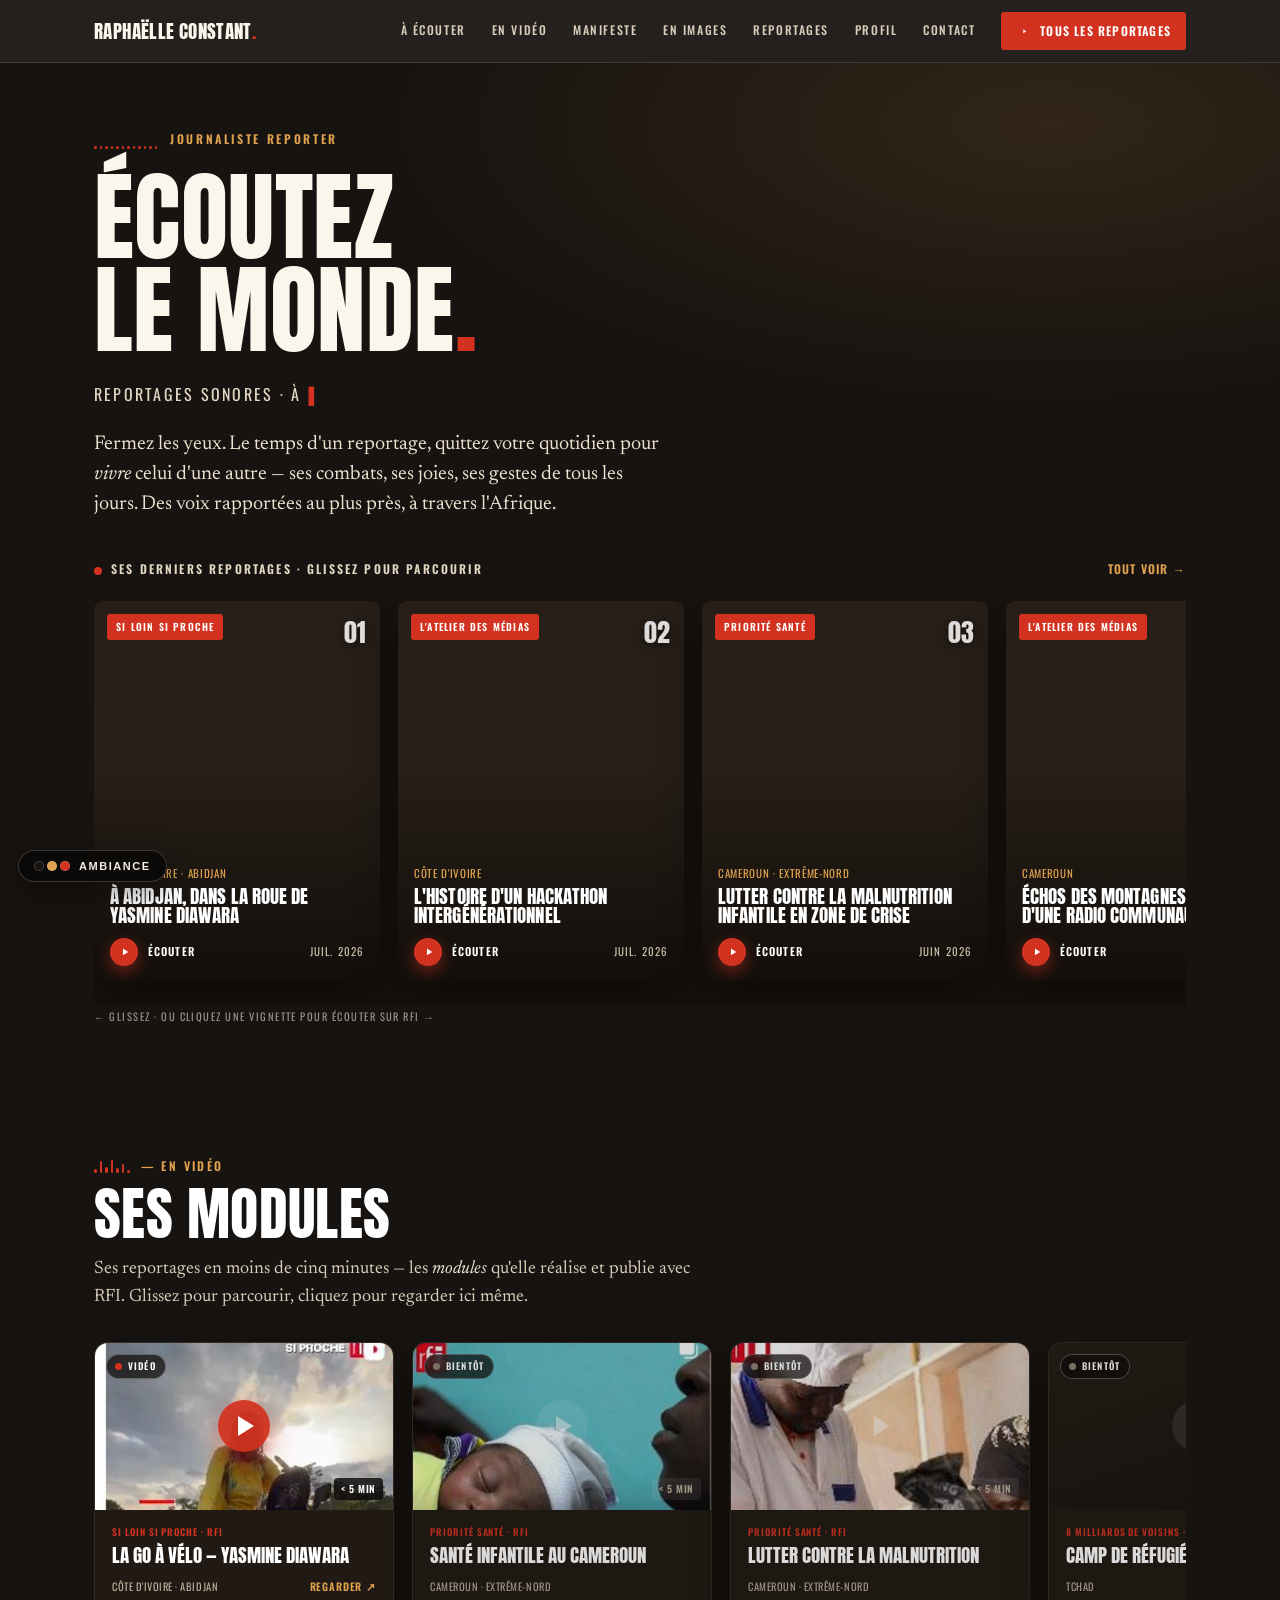
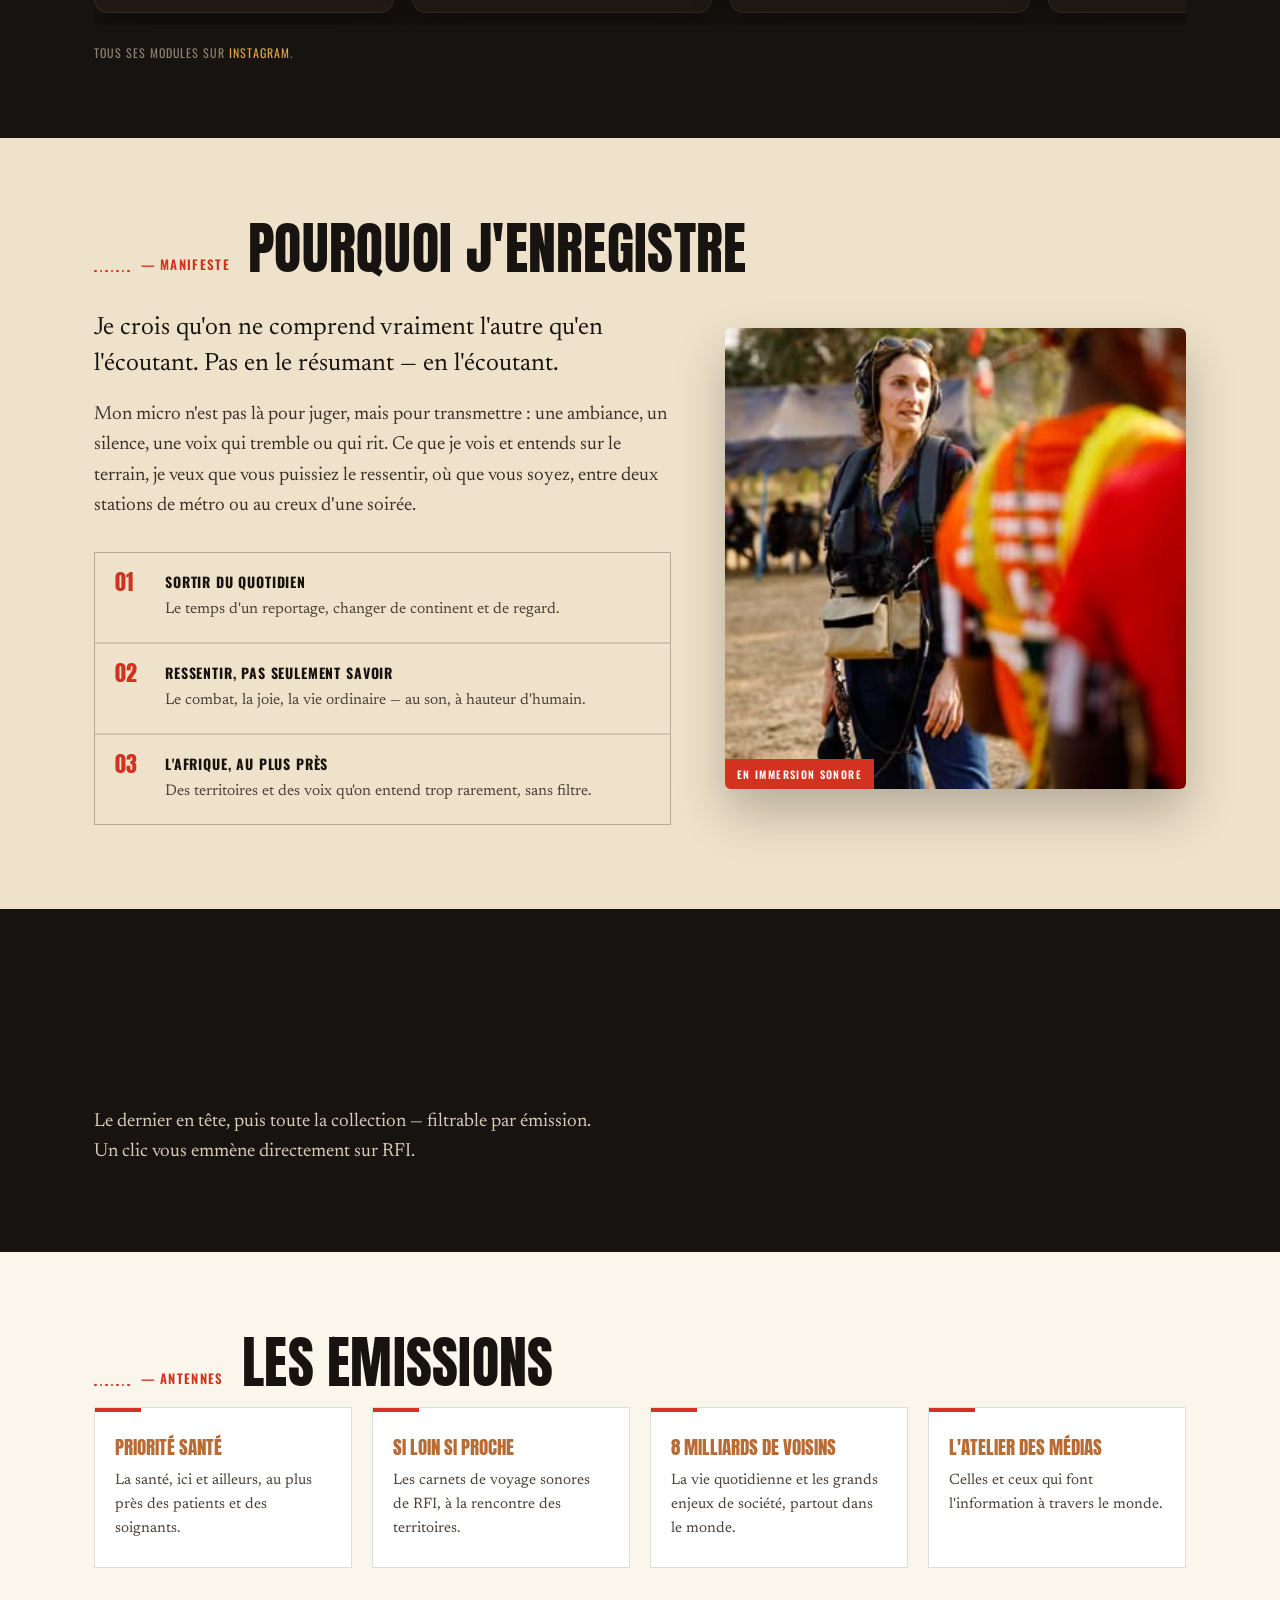
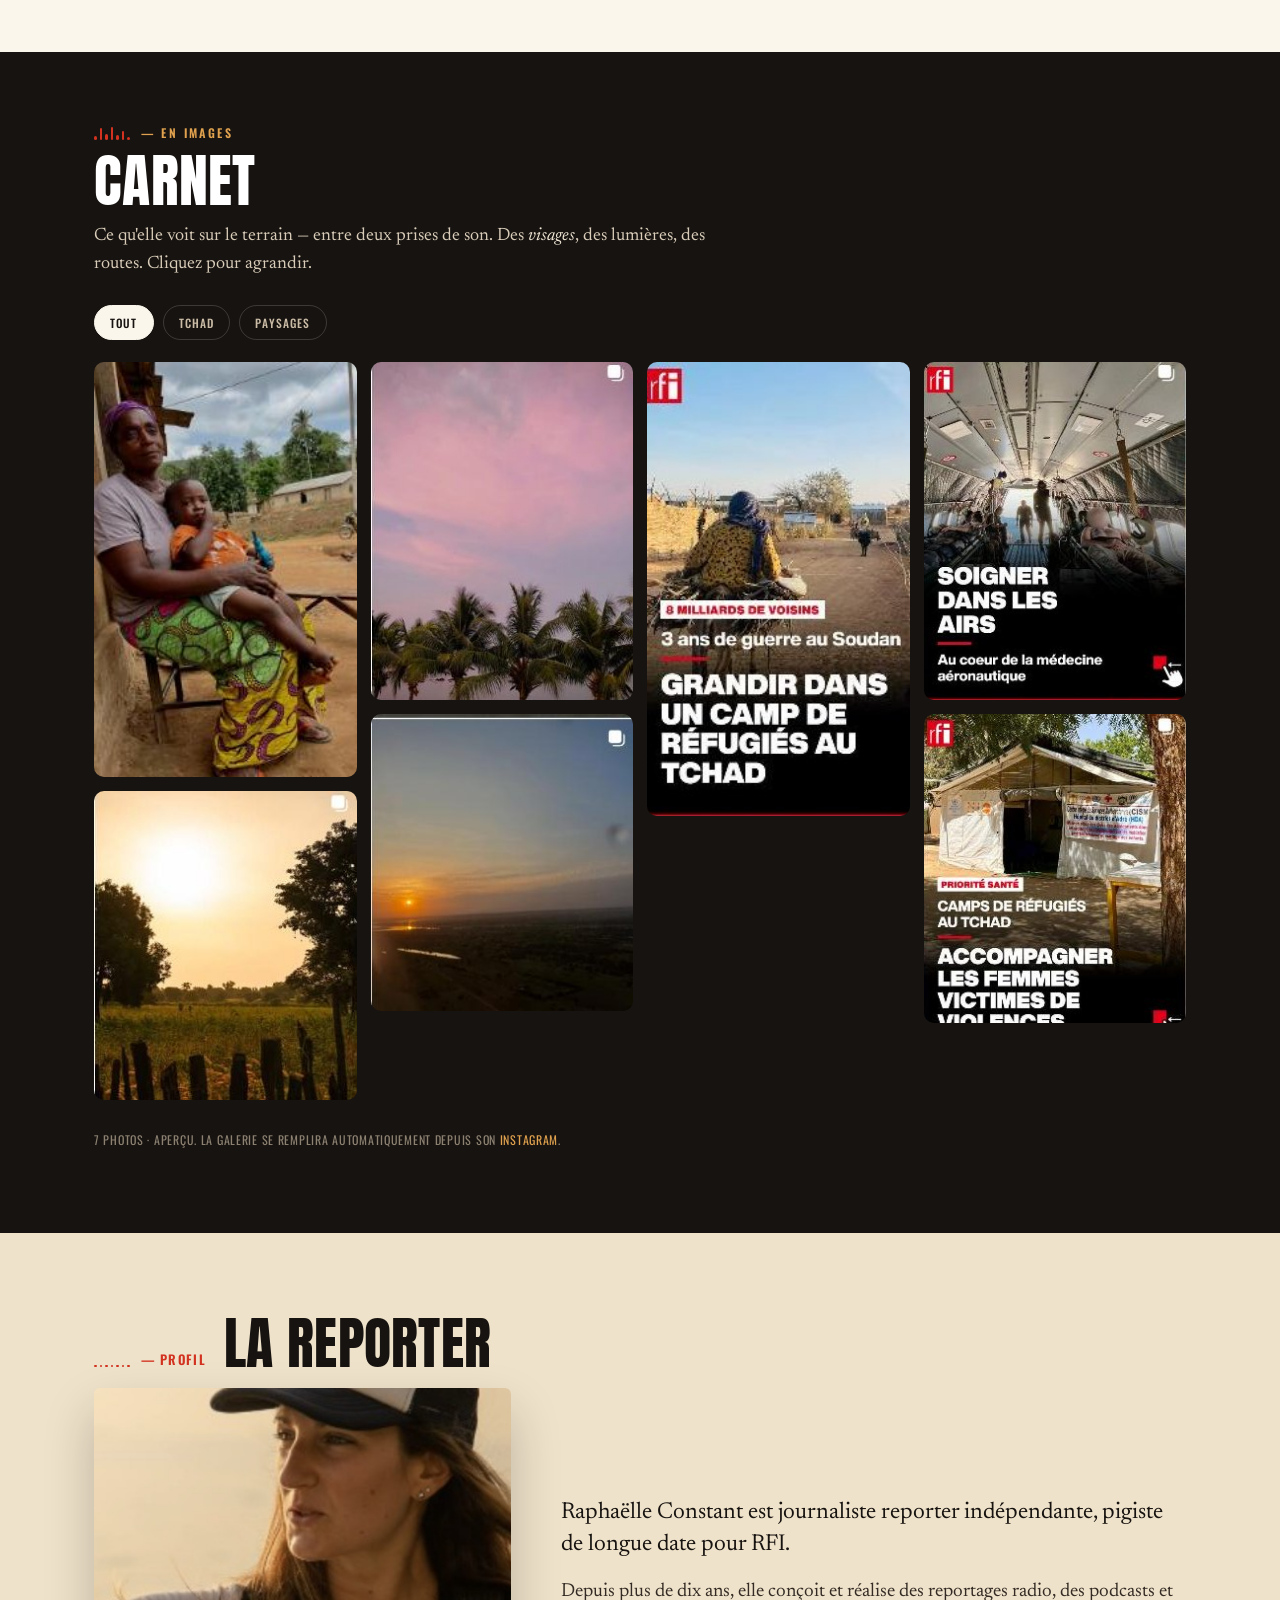
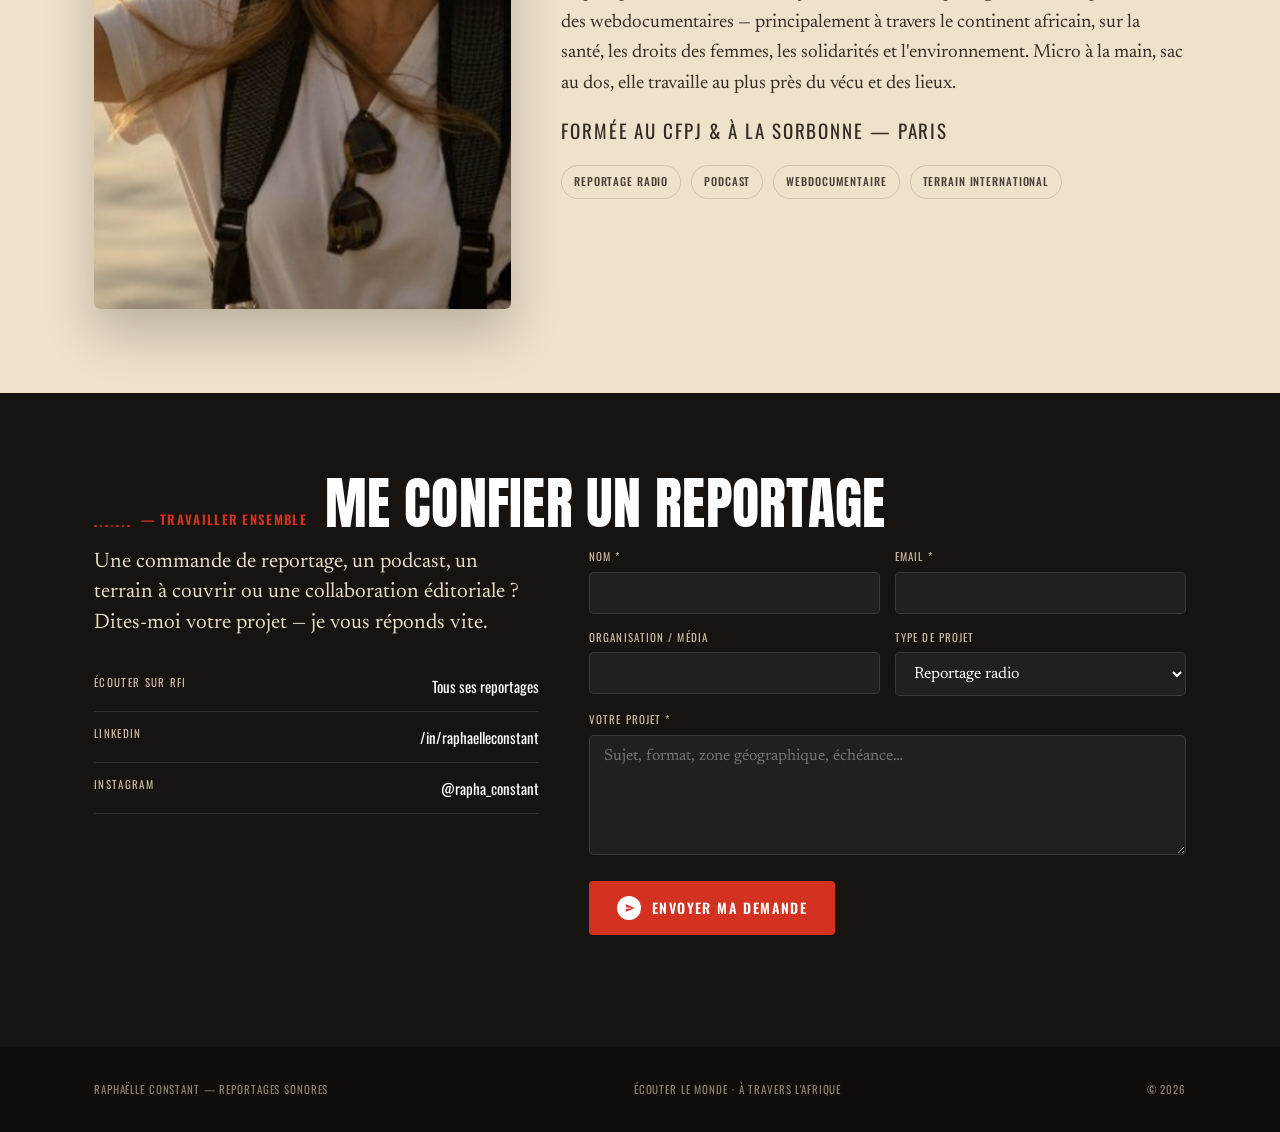
==== commit 35aa9d4a: "En images: dynamic Instagram sync (official API) + refined Carnet front-end - build-photos.mjs: pull" ====
--- a/index.html
+++ b/index.html
@@ -467,13 +467,7 @@
     <span class="g-eqlab"><span class="g-eq" aria-hidden="true"></span><span class="g-lbl">— En images</span></span>
     <h2>Carnet</h2>
     <p class="d">Ce qu'elle voit sur le terrain — entre deux prises de son. Des <em>visages</em>, des lumières, des routes. Cliquez pour agrandir.</p>
-    <div class="filters" id="pfilters">
-      <button class="on" data-f="all">Tout</button>
-      <button data-f="tchad">Tchad</button>
-      <button data-f="cameroun">Cameroun</button>
-      <button data-f="senegal">Sénégal</button>
-      <button data-f="paysage">Paysages</button>
-    </div>
+    <div class="filters" id="pfilters"></div>
     <div class="grid" id="pgrid"></div>
     <p class="note" id="pnote"></p>
   </div>
@@ -815,36 +809,50 @@
   fetch('modules.json',{cache:'no-store'}).then(function(r){ return r.ok?r.json():null; })
     .then(function(d){ if(d && d.modules && d.modules.length) modRender(d); }).catch(function(){});
 
-  /* ---------- En images: masonry grid + lightbox (prev/next) ---------- */
-  var PHOTOS=[], TARGET=40, order=[], curFilter='all';
-  var pgrid=document.getElementById('pgrid'), pnote=document.getElementById('pnote');
+  /* ---------- En images: Carnet grid + lightbox; dynamic filters; live from photos.json ---------- */
+  var PHOTOS=[], order=[], curFilter='all', META={};
+  var LABELS={tchad:"Tchad",cameroun:"Cameroun",senegal:"Sénégal",cotedivoire:"Côte d'Ivoire",
+    mali:"Mali",niger:"Niger",burkinafaso:"Burkina Faso",benin:"Bénin",rdc:"RD Congo",gabon:"Gabon",
+    maroc:"Maroc",paysage:"Paysages",paysages:"Paysages"};
+  function labelFor(t){ return LABELS[t] || (t.charAt(0).toUpperCase()+t.slice(1)); }
+  var pgrid=document.getElementById('pgrid'), pnote=document.getElementById('pnote'), pfilters=document.getElementById('pfilters');
+  function buildFilters(){
+    if(!pfilters) return;
+    var tags=[]; PHOTOS.forEach(function(p){ if(p.tag && tags.indexOf(p.tag)<0) tags.push(p.tag); });
+    if(tags.length<2){ pfilters.style.display='none'; pfilters.innerHTML=''; return; }  // no point showing 1 filter
+    pfilters.style.display='';
+    var html='<button class="on" data-f="all">Tout</button>';
+    tags.forEach(function(t){ html+='<button data-f="'+esc(t)+'">'+esc(labelFor(t))+'</button>'; });
+    pfilters.innerHTML=html;
+  }
   function galBuild(){
     if(!pgrid) return;
     var html=''; order=[];
     PHOTOS.forEach(function(p,i){
       if(curFilter!=='all' && p.tag!==curFilter) return;
       order.push(i);
-      html+='<a class="cell" data-i="'+i+'"><img src="'+p.img+'" alt="'+esc(p.cap)+'" loading="lazy">'+
-        '<span class="pcap"><span class="pl">'+esc(p.place)+'</span><span class="tx">'+esc(p.cap)+'</span></span></a>';
+      html+='<a class="cell" data-i="'+i+'"><img src="'+esc(p.img)+'" alt="'+esc(p.cap)+'" loading="lazy">'+
+        '<span class="pcap">'+(p.place?'<span class="pl">'+esc(p.place)+'</span>':'')+'<span class="tx">'+esc(p.cap)+'</span></span></a>';
     });
-    if(curFilter==='all'){
-      var remaining=Math.max(0, TARGET-PHOTOS.length);
-      for(var k=0;k<Math.min(remaining,2);k++) html+='<div class="cell soon"><span>+ '+remaining+' à venir</span></div>';
-    }
     pgrid.innerHTML=html;
     [].slice.call(pgrid.querySelectorAll('.cell[data-i]')).forEach(function(el){
       el.addEventListener('click',function(){ openPlb(parseInt(el.getAttribute('data-i'),10)); });
     });
-    if(pnote) pnote.innerHTML = PHOTOS.length+' photos affichées · aperçu · la grille complète ('+TARGET+') reprendra ses fichiers originaux.';
-  }
-  var pfilters=document.getElementById('pfilters');
+    if(pnote){
+      var ig='<a href="https://www.instagram.com/rapha_constant/" target="_blank" rel="noopener" style="color:var(--gold)">Instagram</a>';
+      if(META.source==='instagram') pnote.innerHTML='Mis à jour automatiquement depuis '+ig+(META.updated?' · '+esc(META.updated):'')+' · '+PHOTOS.length+' photos.';
+      else pnote.innerHTML=PHOTOS.length+' photos · aperçu. La galerie se remplira automatiquement depuis son '+ig+'.';
+    }
+  }
   if(pfilters) pfilters.addEventListener('click',function(e){
     var b=e.target.closest('button'); if(!b) return;
     [].slice.call(this.querySelectorAll('button')).forEach(function(x){x.classList.remove('on');});
     b.classList.add('on'); curFilter=b.getAttribute('data-f'); galBuild();
   });
   var plb=document.getElementById('plb'), plbimg=document.getElementById('plbimg'), pcap2=document.getElementById('pcap2'), pos=0;
-  function pShow(){ var p=PHOTOS[order[pos]]; if(!p) return; plbimg.src=p.img; pcap2.textContent=p.place+' — '+p.cap; }
+  function pShow(){ var p=PHOTOS[order[pos]]; if(!p) return; plbimg.src=p.img; plbimg.alt=p.cap||'';
+    var t=(p.place?p.place+' — ':'')+(p.cap||'');
+    pcap2.innerHTML=esc(t)+(p.permalink?' · <a href="'+esc(p.permalink)+'" target="_blank" rel="noopener" style="color:var(--gold)">Voir sur Instagram ↗</a>':''); }
   function openPlb(i){ if(!plb) return; pos=order.indexOf(i); if(pos<0)pos=0; pShow(); plb.classList.add('open'); document.body.style.overflow='hidden'; }
   function closePlb(){ if(!plb) return; plb.classList.remove('open'); document.body.style.overflow=''; }
   function pStep(d){ if(!order.length) return; pos=(pos+d+order.length)%order.length; pShow(); }
@@ -858,8 +866,8 @@
     if(e.key==='Escape')closePlb(); if(e.key==='ArrowRight')pStep(1); if(e.key==='ArrowLeft')pStep(-1);
   });
   fetch('photos.json',{cache:'no-store'}).then(function(r){ return r.ok?r.json():null; })
-    .then(function(d){ if(d){ if(typeof d.target==='number')TARGET=d.target; if(d.photos&&d.photos.length)PHOTOS=d.photos; } galBuild(); })
-    .catch(function(){ galBuild(); });
+    .then(function(d){ if(d){ META=d; if(d.photos&&d.photos.length)PHOTOS=d.photos; } buildFilters(); galBuild(); })
+    .catch(function(){ buildFilters(); galBuild(); });
 
   /* ---------- Palette / ambiance: live switch, persisted per device ---------- */
   var THEMES={terrain:1,uniforme:1,indigo:1,baie:1}, KEY='rc-ambiance';
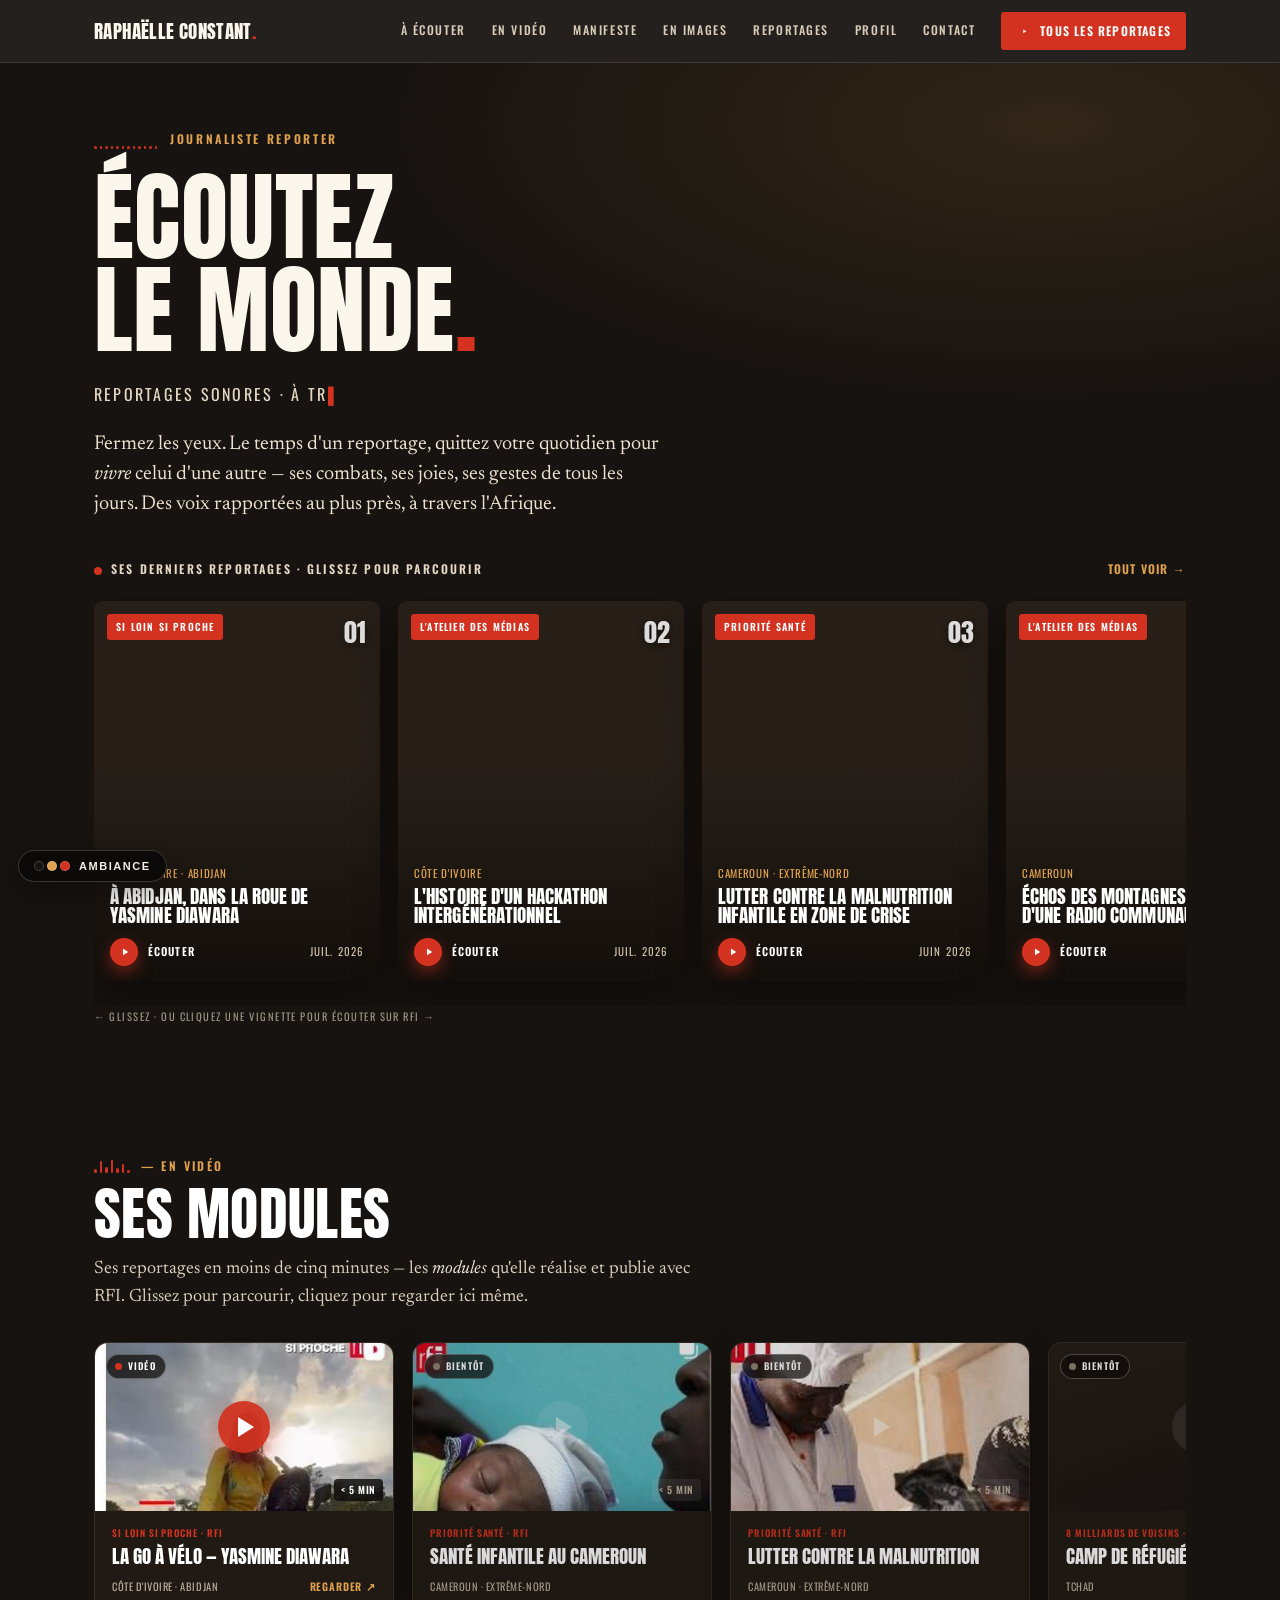
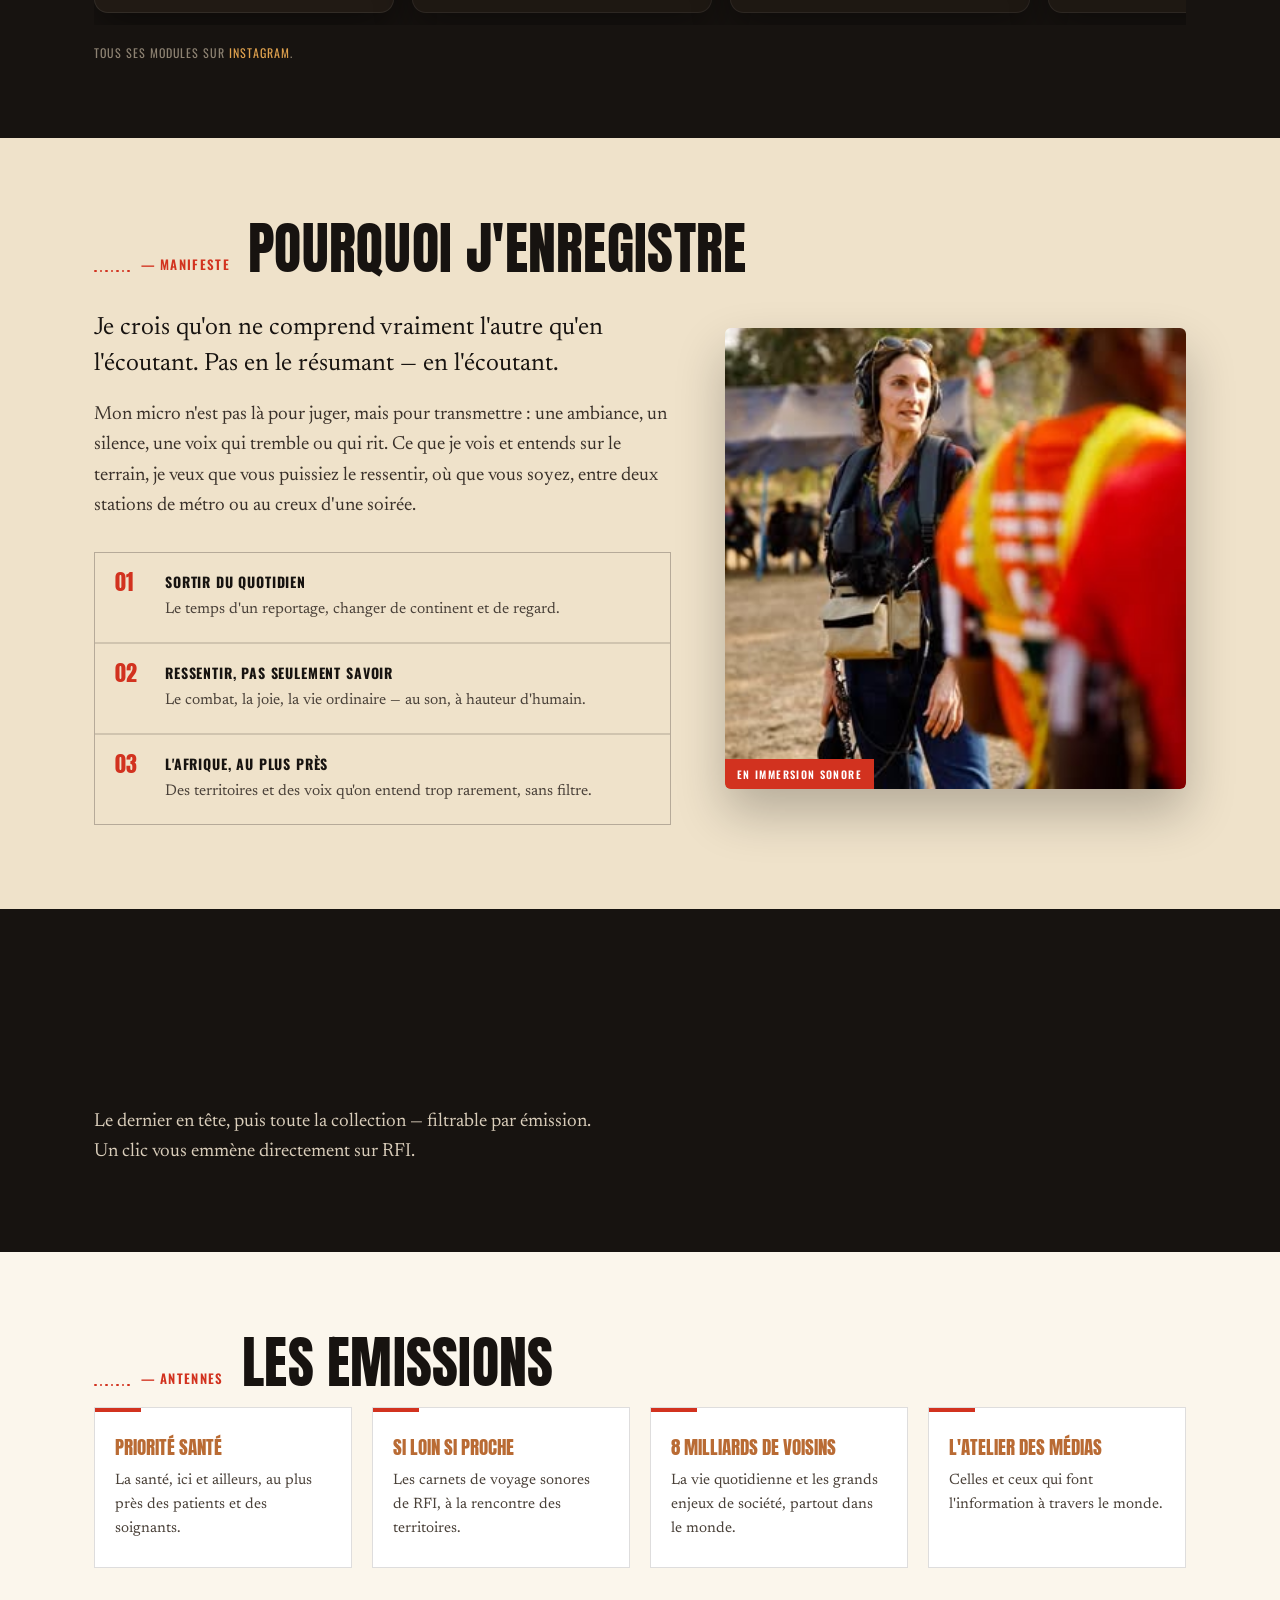
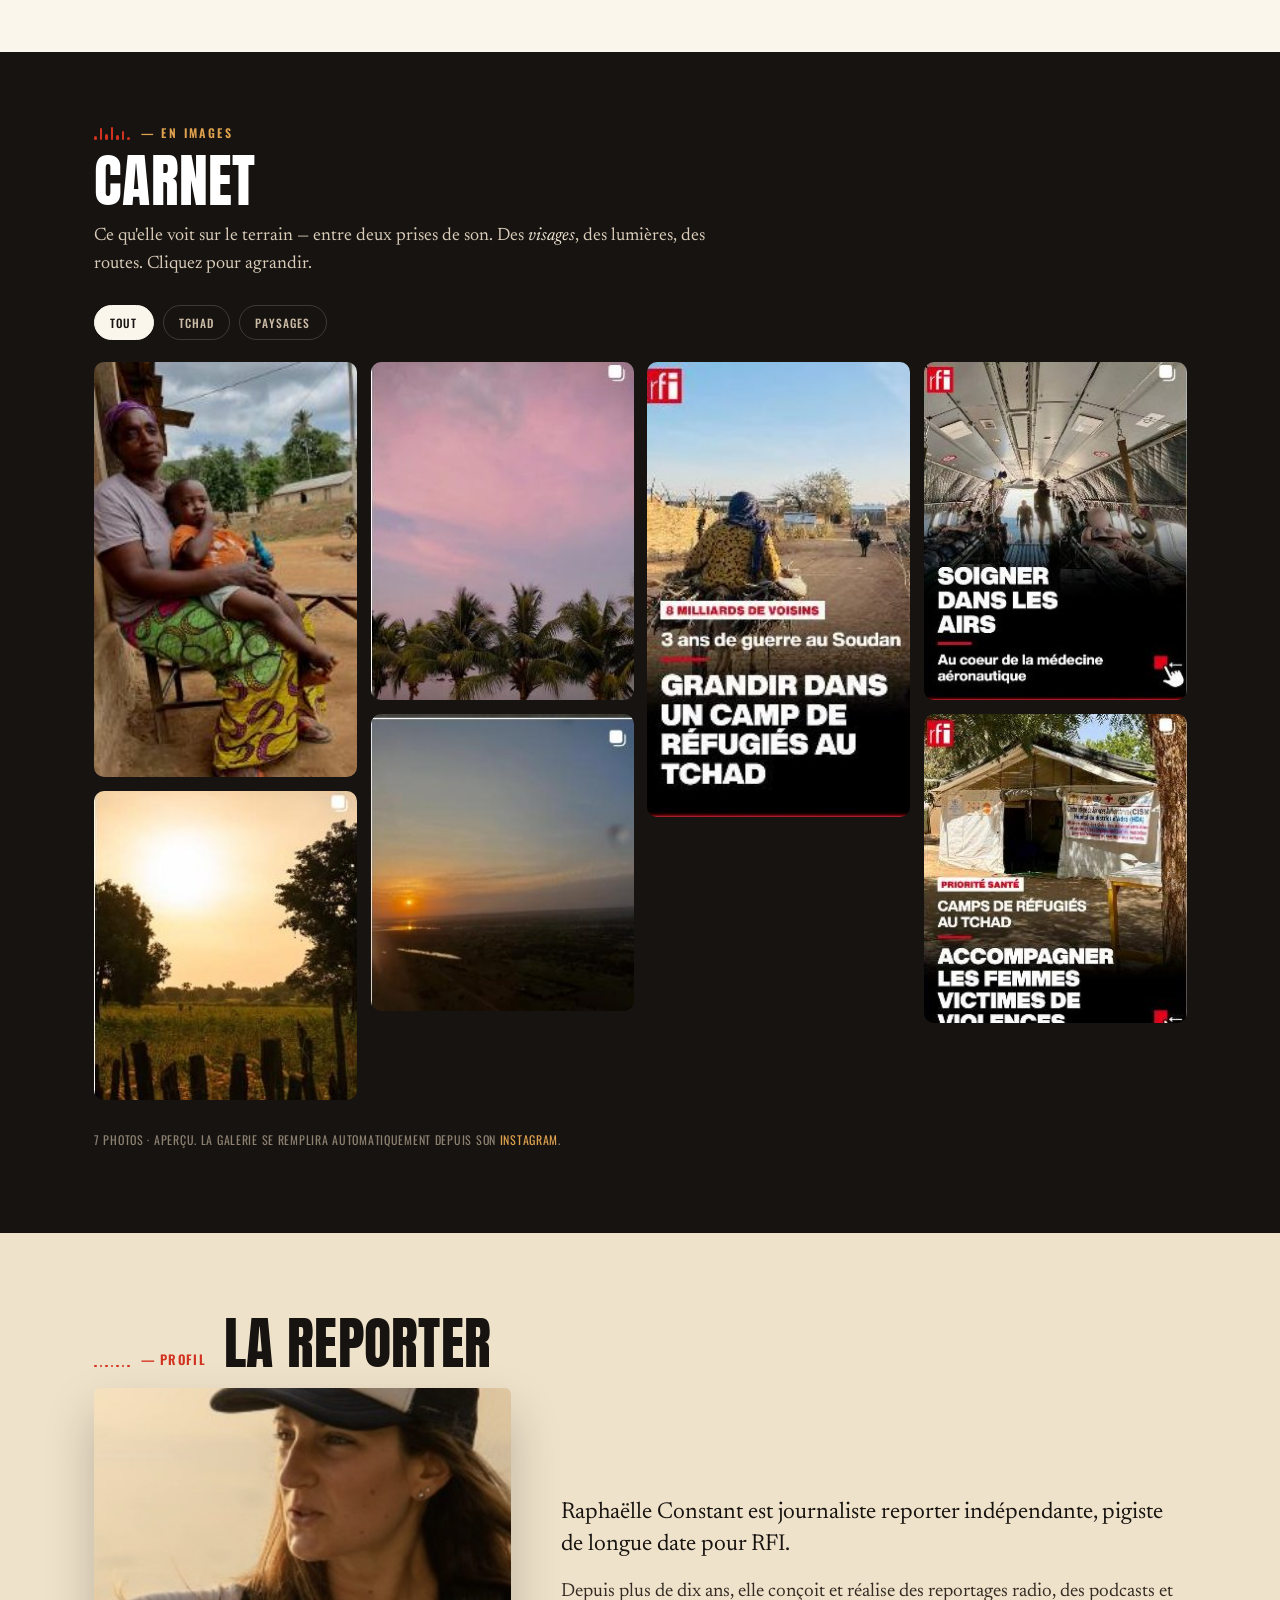
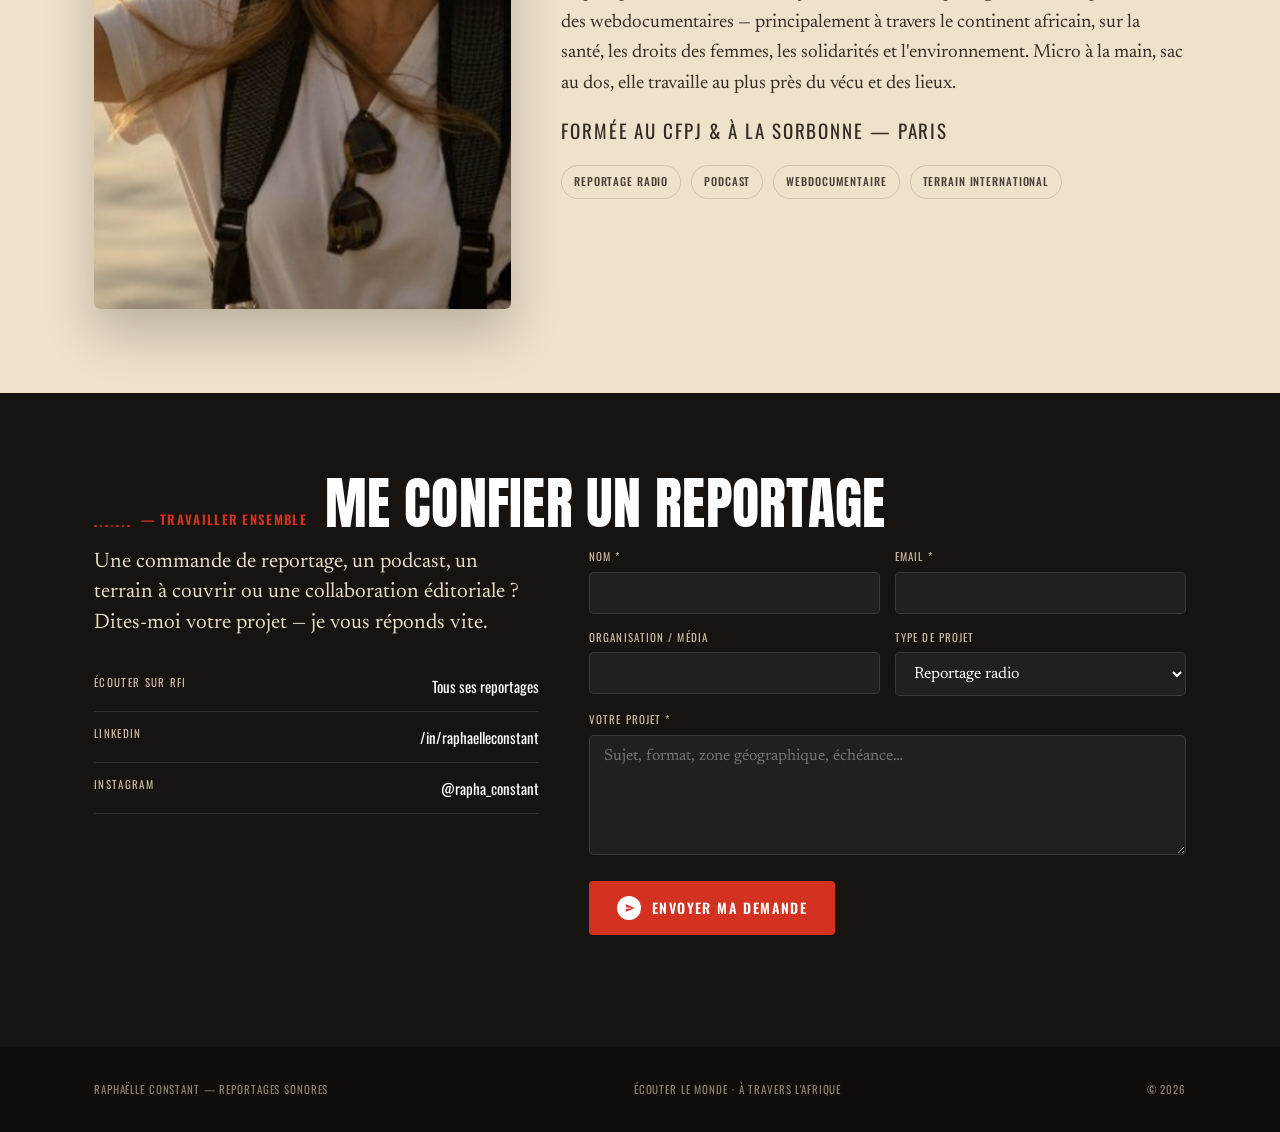
==== commit 43a9c2f1: "Shared token system + staggered reveals + skeleton/lazy loading + 10-card carousels - tokens.css is " ====
--- a/index.html
+++ b/index.html
@@ -11,36 +11,11 @@
 <link rel="preconnect" href="https://fonts.googleapis.com">
 <link rel="preconnect" href="https://fonts.gstatic.com" crossorigin>
 <link href="https://fonts.googleapis.com/css2?family=Anton&family=Oswald:wght@300;400;500;600;700&family=Newsreader:ital,opsz,wght@0,6..72,300;0,6..72,400;0,6..72,500;0,6..72,600;1,6..72,400;1,6..72,500&display=swap" rel="stylesheet">
+<link rel="stylesheet" href="tokens.css">  <!-- SINGLE SOURCE: colours · ambiances · type · motion · shared UI -->
+<script src="ui.js"></script>  <!-- shared UI behaviours: image skeleton + staggered reveal -->
 <style>
-  :root{
-    --ink:#171310; --ink2:#211a14; --paper:#FBF6EC; --sand:#EFE2CA;
-    --gold:#E0A24E; --ochre:#B96B34; --red:#D2321F; --olive:#7C7A45;
-    --line:rgba(23,19,16,.14); --lineD:rgba(255,255,255,.12); --muted:#6f645a;
-  }
-  /* ===== [PALETTE] live ambiance themes (from resources/palette-garderobe.html) =====
-     Default = "Sur le terrain" (the :root above). The switcher swaps these token sets live,
-     so a whole-page recolour is one attribute change. Keep terrain as the shipped default. */
-  html[data-theme="uniforme"]{ /* L'uniforme — noir + camel + crème, rouge-baie en signal */
-    --ink:#17130F; --ink2:#241C15; --paper:#F2EADB; --sand:#E7DBC3;
-    --gold:#C79A64; --ochre:#A9743F; --red:#C22F3E; --olive:#6E6A4F;
-    --line:rgba(26,23,20,.14); --muted:#6f6656;
-  }
-  html[data-theme="indigo"]{ /* Indigo & sable — pétrole/sable, accent turquoise */
-    --ink:#14201F; --ink2:#1D2C2A; --paper:#F1E8D6; --sand:#E4D8BE;
-    --gold:#D9C4A0; --ochre:#B98A4E; --red:#1F847C; --olive:#5E6B64;
-    --line:rgba(23,33,31,.14); --muted:#5f6b64;
-  }
-  html[data-theme="baie"]{ /* Terre & baie — charcoal + camel, pointe de baie */
-    --ink:#1B1512; --ink2:#251C17; --paper:#F2EADB; --sand:#E7DBC3;
-    --gold:#C79A64; --ochre:#A9743F; --red:#A83253; --olive:#6E6A4F;
-    --line:rgba(27,21,18,.14); --muted:#6f6656;
-  }
-  /* recolour the hard-coded nav backdrop per ambiance so the swap reads as whole-page */
-  html[data-theme="uniforme"] nav{background:rgba(23,19,15,.94)}
-  html[data-theme="indigo"] nav{background:rgba(18,29,28,.95)}
-  html[data-theme="baie"] nav{background:rgba(27,21,18,.94)}
-  /* smooth the recolour */
-  body,nav,.hero,section,footer,.modules,.gallery{transition:background-color .5s ease,color .5s ease}
+  /* Design tokens, palette ambiances, motion tokens and shared UI (reveal/skeleton)
+     all live in tokens.css — do not re-declare them here. */
   *{box-sizing:border-box;margin:0;padding:0}
   /* Lenis smooth scroll */
   html.lenis,html.lenis body{height:auto}
@@ -48,24 +23,24 @@
   .lenis.lenis-smooth [data-lenis-prevent]{overscroll-behavior:contain}
   .lenis.lenis-stopped{overflow:hidden}
   html:not(.lenis){scroll-behavior:smooth}  /* fallback if Lenis is off/absent */
-  body{background:var(--paper);color:var(--ink);font-family:"Newsreader",Georgia,serif;font-size:18px;line-height:1.6;-webkit-font-smoothing:antialiased}
+  body{background:var(--paper);color:var(--ink);font-family:var(--font-body);font-size:18px;line-height:1.6;-webkit-font-smoothing:antialiased}
   .wrap{max-width:1180px;margin:0 auto;padding:0 44px}
-  h1,h2,h3,.disp{font-family:"Anton",sans-serif;text-transform:uppercase;font-weight:400;line-height:.96;letter-spacing:.005em}
-  .kick{font-family:"Oswald",sans-serif;text-transform:uppercase;letter-spacing:.22em;font-weight:600;font-size:12px}
+  h1,h2,h3,.disp{font-family:var(--font-display);text-transform:uppercase;font-weight:400;line-height:.96;letter-spacing:.005em}
+  .kick{font-family:var(--font-label);text-transform:uppercase;letter-spacing:.22em;font-weight:600;font-size:12px}
   .red{color:var(--red)}
   a{color:inherit;text-decoration:none}
   .play{display:inline-flex;align-items:center;justify-content:center;border-radius:50%;background:var(--red);color:#fff;flex:none}
   .play svg{width:42%;height:42%;margin-left:8%}
 
-  nav{position:sticky;top:0;z-index:40;background:rgba(23,19,16,.94);backdrop-filter:blur(8px);border-bottom:1px solid var(--lineD)}
+  nav{position:sticky;top:0;z-index:40;background:var(--nav-bg);backdrop-filter:blur(8px);border-bottom:1px solid var(--lineD)}
   nav .wrap{display:flex;align-items:center;justify-content:space-between;height:62px}
-  nav .brand{font-family:"Anton";text-transform:uppercase;color:var(--paper);font-size:19px;letter-spacing:.02em}
+  nav .brand{font-family:var(--font-display);text-transform:uppercase;color:var(--paper);font-size:19px;letter-spacing:.02em}
   nav .brand .red{color:var(--red)}
   nav ul{list-style:none;display:flex;gap:26px}
-  nav a{font-family:"Oswald";text-transform:uppercase;letter-spacing:.13em;font-size:12px;color:#d9cdba;font-weight:500}
+  nav a{font-family:var(--font-label);text-transform:uppercase;letter-spacing:.13em;font-size:12px;color:#d9cdba;font-weight:500}
   nav a:hover{color:#fff}
   nav .nlinks{display:flex;align-items:center;gap:26px}
-  nav .cta{font-family:"Oswald";text-transform:uppercase;letter-spacing:.1em;font-size:12px;font-weight:600;background:var(--red);color:#fff;padding:9px 15px;border-radius:3px;display:inline-flex;align-items:center;gap:8px}
+  nav .cta{font-family:var(--font-label);text-transform:uppercase;letter-spacing:.1em;font-size:12px;font-weight:600;background:var(--red);color:#fff;padding:9px 15px;border-radius:3px;display:inline-flex;align-items:center;gap:8px}
   nav .cta .play{width:16px;height:16px}
   @media(max-width:980px){nav ul{display:none}}
 
@@ -77,51 +52,51 @@
   .hero h1 .red{color:var(--red)}
   .hero .lede{margin-top:22px;max-width:52ch;font-size:20px;color:#ece1cf;line-height:1.5}
   .scroll-head{position:relative;z-index:2;display:flex;align-items:baseline;justify-content:space-between;gap:16px;margin-top:40px;margin-bottom:16px}
-  .scroll-head .lbl{font-family:"Oswald";text-transform:uppercase;letter-spacing:.18em;font-size:12px;font-weight:600;color:#e4d8c4}
-  .scroll-head .all{font-family:"Oswald";text-transform:uppercase;letter-spacing:.1em;font-size:12px;font-weight:600;color:var(--gold);display:inline-flex;align-items:center;gap:8px}
+  .scroll-head .lbl{font-family:var(--font-label);text-transform:uppercase;letter-spacing:.18em;font-size:12px;font-weight:600;color:#e4d8c4}
+  .scroll-head .all{font-family:var(--font-label);text-transform:uppercase;letter-spacing:.1em;font-size:12px;font-weight:600;color:var(--gold);display:inline-flex;align-items:center;gap:8px}
   .scroll-head .all:hover{color:#fff}
   .hscroll{position:relative;z-index:2;display:flex;gap:18px;overflow-x:auto;overflow-y:hidden;scroll-snap-type:x mandatory;padding:6px 4px 24px;scrollbar-width:thin;scrollbar-color:var(--red) rgba(255,255,255,.12)}
   .hscroll::-webkit-scrollbar{height:8px}
   .hscroll::-webkit-scrollbar-track{background:rgba(255,255,255,.1);border-radius:10px}
   .hscroll::-webkit-scrollbar-thumb{background:var(--red);border-radius:10px}
   .hcard{flex:0 0 clamp(240px,58vw,286px);scroll-snap-align:start;aspect-ratio:3/4;border-radius:9px;overflow:hidden;position:relative;background:#2a211a;box-shadow:0 20px 44px rgba(0,0,0,.45);display:block}
-  .hcard img{position:absolute;inset:0;width:100%;height:100%;object-fit:cover;transition:transform .4s ease}
+  .hcard img{position:absolute;inset:0;width:100%;height:100%;object-fit:cover;transition:transform .4s ease,opacity .45s var(--ease-reveal)}
   .hcard:hover img{transform:scale(1.06)}
   .hcard .fb{position:absolute;inset:0;background:linear-gradient(135deg,#2a211a,#120f0b)}
   .hcard .ov{position:absolute;inset:0;background:linear-gradient(180deg, rgba(15,12,9,.12) 0%, rgba(15,12,9,.1) 42%, rgba(15,12,9,.88) 100%)}
-  .hcard .tag{position:absolute;top:13px;left:13px;z-index:3;background:var(--red);color:#fff;font-family:"Oswald";text-transform:uppercase;letter-spacing:.12em;font-size:10px;font-weight:600;padding:5px 9px;border-radius:3px}
-  .hcard .num{position:absolute;top:11px;right:14px;z-index:3;font-family:"Anton";font-size:26px;color:rgba(255,255,255,.85);text-shadow:0 2px 8px rgba(0,0,0,.5)}
+  .hcard .tag{position:absolute;top:13px;left:13px;z-index:3;background:var(--red);color:#fff;font-family:var(--font-label);text-transform:uppercase;letter-spacing:.12em;font-size:10px;font-weight:600;padding:5px 9px;border-radius:3px}
+  .hcard .num{position:absolute;top:11px;right:14px;z-index:3;font-family:var(--font-display);font-size:26px;color:rgba(255,255,255,.85);text-shadow:0 2px 8px rgba(0,0,0,.5)}
   .hcard .cbody{position:absolute;left:0;right:0;bottom:0;z-index:3;padding:18px 16px 16px}
-  .hcard .loc{font-family:"Oswald";text-transform:uppercase;letter-spacing:.06em;font-size:11px;color:var(--gold);margin-bottom:5px}
-  .hcard h3{font-family:"Anton";text-transform:uppercase;font-size:19px;line-height:1.02;color:#fff}
-  .hcard .foot{margin-top:12px;display:flex;align-items:center;gap:10px;font-family:"Oswald";text-transform:uppercase;letter-spacing:.1em;font-size:11px;font-weight:600;color:#fff}
+  .hcard .loc{font-family:var(--font-label);text-transform:uppercase;letter-spacing:.06em;font-size:11px;color:var(--gold);margin-bottom:5px}
+  .hcard h3{font-family:var(--font-display);text-transform:uppercase;font-size:19px;line-height:1.02;color:#fff}
+  .hcard .foot{margin-top:12px;display:flex;align-items:center;gap:10px;font-family:var(--font-label);text-transform:uppercase;letter-spacing:.1em;font-size:11px;font-weight:600;color:#fff}
   .hcard .foot .play{width:28px;height:28px;box-shadow:0 6px 16px rgba(210,50,31,.5)}
   .hcard .date{margin-left:auto;color:#cdbfa9;font-weight:400}
-  .drag-hint{position:relative;z-index:2;font-family:"Oswald";text-transform:uppercase;letter-spacing:.14em;font-size:10.5px;color:#9d9284;margin-top:2px}
+  .drag-hint{position:relative;z-index:2;font-family:var(--font-label);text-transform:uppercase;letter-spacing:.14em;font-size:10.5px;color:#9d9284;margin-top:2px}
 
   section{padding:84px 0}
   .sec-head{display:flex;align-items:baseline;gap:18px;margin-bottom:14px}
-  .sec-head .no{font-family:"Oswald";font-weight:600;color:var(--red);letter-spacing:.1em;font-size:13px;padding-top:6px;text-transform:uppercase}
+  .sec-head .no{font-family:var(--font-label);font-weight:600;color:var(--red);letter-spacing:.1em;font-size:13px;padding-top:6px;text-transform:uppercase}
   .sec-head h2{font-size:clamp(32px,5vw,56px)}
 
   #manifeste{background:var(--sand)}
   .man-grid{display:grid;grid-template-columns:1fr .8fr;gap:54px;align-items:center}
-  .man-grid .lead{font-family:"Newsreader";font-size:25px;line-height:1.42;color:var(--ink)}
+  .man-grid .lead{font-family:var(--font-body);font-size:25px;line-height:1.42;color:var(--ink)}
   .man-grid p{font-size:19px;color:#3a312a;margin-top:18px}
   .man-points{margin-top:30px;display:grid;gap:2px;background:var(--line);border:1px solid var(--line)}
   .mp{background:var(--sand);padding:18px 20px;display:flex;gap:16px;align-items:flex-start}
-  .mp .n{font-family:"Anton";color:var(--red);font-size:22px;line-height:1;flex:none;width:34px}
-  .mp b{font-family:"Oswald";text-transform:uppercase;letter-spacing:.06em;font-size:14px;display:block;margin-bottom:2px}
+  .mp .n{font-family:var(--font-display);color:var(--red);font-size:22px;line-height:1;flex:none;width:34px}
+  .mp b{font-family:var(--font-label);text-transform:uppercase;letter-spacing:.06em;font-size:14px;display:block;margin-bottom:2px}
   .mp span{font-size:15.5px;color:#4a4139}
   .man-photo{position:relative;border-radius:6px;overflow:hidden;aspect-ratio:1/1;box-shadow:0 24px 50px rgba(0,0,0,.24)}
   .man-photo img{width:100%;height:100%;object-fit:cover;object-position:42% 50%}
-  .man-photo .cap{position:absolute;left:0;bottom:0;background:var(--red);color:#fff;font-family:"Oswald";text-transform:uppercase;letter-spacing:.13em;font-size:10.5px;font-weight:600;padding:7px 12px}
+  .man-photo .cap{position:absolute;left:0;bottom:0;background:var(--red);color:#fff;font-family:var(--font-label);text-transform:uppercase;letter-spacing:.13em;font-size:10.5px;font-weight:600;padding:7px 12px}
 
   #tout{background:var(--ink);color:var(--paper)}
   .tout{display:flex;align-items:center;justify-content:space-between;gap:30px;flex-wrap:wrap}
   .tout .t h2{color:#fff;font-size:clamp(30px,4.5vw,50px)}
   .tout .t p{color:#d9cdba;font-size:19px;margin-top:12px;max-width:52ch}
-  .tout .go{flex:none;display:inline-flex;align-items:center;gap:13px;background:var(--red);color:#fff;font-family:"Oswald";text-transform:uppercase;letter-spacing:.1em;font-weight:600;font-size:14px;padding:16px 24px;border-radius:4px;transition:transform .15s}
+  .tout .go{flex:none;display:inline-flex;align-items:center;gap:13px;background:var(--red);color:#fff;font-family:var(--font-label);text-transform:uppercase;letter-spacing:.1em;font-weight:600;font-size:14px;padding:16px 24px;border-radius:4px;transition:transform .15s}
   .tout .go:hover{transform:translateY(-2px)}
   .tout .go .play{width:26px;height:26px;background:#fff;color:var(--red)}
 
@@ -129,19 +104,19 @@
   .shows{display:grid;grid-template-columns:repeat(4,1fr);gap:20px;margin-top:8px}
   .show-c{background:#fff;border:1px solid var(--line);padding:24px 20px 26px;position:relative}
   .show-c:before{content:"";position:absolute;top:0;left:0;width:46px;height:4px;background:var(--red)}
-  .show-c .h{font-family:"Anton";text-transform:uppercase;font-size:19px;color:var(--ochre);line-height:1;margin:6px 0 12px}
+  .show-c .h{font-family:var(--font-display);text-transform:uppercase;font-size:19px;color:var(--ochre);line-height:1;margin:6px 0 12px}
   .show-c p{font-size:15px;color:#4a4139}
   @media(max-width:820px){.shows{grid-template-columns:1fr 1fr}}
 
   #apropos{background:var(--sand)}
   .about-grid{display:grid;grid-template-columns:.8fr 1.2fr;gap:50px;align-items:center}
   .about-grid p{font-size:19px;color:#332b24;margin-bottom:16px}
-  .about-grid .lead{font-family:"Newsreader";font-size:23px;line-height:1.4;color:var(--ink)}
+  .about-grid .lead{font-family:var(--font-body);font-size:23px;line-height:1.4;color:var(--ink)}
   .about-photo{position:relative;border-radius:6px;overflow:hidden;aspect-ratio:4/5;box-shadow:0 24px 50px rgba(0,0,0,.22)}
   .about-photo img{width:100%;height:100%;object-fit:cover;object-position:50% 20%}
-  .signature{font-family:"Oswald";text-transform:uppercase;letter-spacing:.1em;font-size:12px;color:var(--muted);margin-top:6px}
+  .signature{font-family:var(--font-label);text-transform:uppercase;letter-spacing:.1em;font-size:12px;color:var(--muted);margin-top:6px}
   .chips{margin-top:20px;display:flex;gap:10px;flex-wrap:wrap}
-  .chip{font-family:"Oswald";text-transform:uppercase;letter-spacing:.08em;font-size:11px;font-weight:500;border:1px solid var(--line);padding:7px 12px;border-radius:20px;color:#4a4139}
+  .chip{font-family:var(--font-label);text-transform:uppercase;letter-spacing:.08em;font-size:11px;font-weight:500;border:1px solid var(--line);padding:7px 12px;border-radius:20px;color:#4a4139}
 
   #contact{background:var(--ink);color:var(--paper)}
   #contact h2{color:#fff}
@@ -149,12 +124,12 @@
   .contact-grid .lede{font-size:22px;color:#e9decb;line-height:1.45;max-width:40ch}
   .clist{list-style:none;margin-top:6px}
   .clist li{border-bottom:1px solid var(--lineD);padding:15px 0;display:flex;justify-content:space-between;align-items:center;gap:16px}
-  .clist .k{font-family:"Oswald";text-transform:uppercase;letter-spacing:.12em;font-size:11px;color:#c9baa2}
-  .clist .v{font-family:"Oswald";font-size:16px;color:#fff;letter-spacing:.02em}
+  .clist .k{font-family:var(--font-label);text-transform:uppercase;letter-spacing:.12em;font-size:11px;color:#c9baa2}
+  .clist .v{font-family:var(--font-label);font-size:16px;color:#fff;letter-spacing:.02em}
   .clist a.v:hover{color:var(--gold)}
-  .ph{color:#8d8272 !important;font-style:italic;font-family:"Newsreader" !important;text-transform:none;letter-spacing:0}
-
-  footer{background:#100d0a;color:#8d8272;padding:34px 0;font-family:"Oswald";text-transform:uppercase;letter-spacing:.08em;font-size:11px}
+  .ph{color:#8d8272 !important;font-style:italic;font-family:var(--font-body) !important;text-transform:none;letter-spacing:0}
+
+  footer{background:#100d0a;color:#8d8272;padding:34px 0;font-family:var(--font-label);text-transform:uppercase;letter-spacing:.08em;font-size:11px}
   footer .wrap{display:flex;justify-content:space-between;flex-wrap:wrap;gap:12px}
 
   @media(max-width:820px){
@@ -169,34 +144,27 @@
   .contact-2 .lede{font-size:21px;color:#e9decb;line-height:1.45}
   .socials{list-style:none;margin-top:22px}
   .socials li{border-bottom:1px solid var(--lineD);padding:13px 0;display:flex;justify-content:space-between;gap:16px}
-  .socials .k{font-family:"Oswald";text-transform:uppercase;letter-spacing:.12em;font-size:11px;color:#c9baa2}
-  .socials a{font-family:"Oswald";font-size:15px;color:#fff}
+  .socials .k{font-family:var(--font-label);text-transform:uppercase;letter-spacing:.12em;font-size:11px;color:#c9baa2}
+  .socials a{font-family:var(--font-label);font-size:15px;color:#fff}
   .socials a:hover{color:var(--gold)}
   .cform{display:grid;gap:15px}
   .cform .row{display:grid;grid-template-columns:1fr 1fr;gap:15px}
-  .cform label{display:block;font-family:"Oswald";text-transform:uppercase;letter-spacing:.1em;font-size:11px;color:#c9baa2;margin-bottom:6px}
-  .cform input,.cform select,.cform textarea{width:100%;background:rgba(255,255,255,.05);border:1px solid var(--lineD);color:#fff;font-family:"Newsreader",serif;font-size:16px;padding:12px 14px;border-radius:5px;outline:none}
+  .cform label{display:block;font-family:var(--font-label);text-transform:uppercase;letter-spacing:.1em;font-size:11px;color:#c9baa2;margin-bottom:6px}
+  .cform input,.cform select,.cform textarea{width:100%;background:rgba(255,255,255,.05);border:1px solid var(--lineD);color:#fff;font-family:var(--font-body),serif;font-size:16px;padding:12px 14px;border-radius:5px;outline:none}
   .cform input:focus,.cform select:focus,.cform textarea:focus{border-color:var(--gold);background:rgba(255,255,255,.08)}
   .cform textarea{min-height:120px;resize:vertical}
   .cform option{color:#111}
   .cform .hp{position:absolute;left:-9999px;width:1px;height:1px;overflow:hidden}
-  .cform button{justify-self:start;display:inline-flex;align-items:center;gap:11px;background:var(--red);color:#fff;font-family:"Oswald";text-transform:uppercase;letter-spacing:.1em;font-weight:600;font-size:14px;padding:15px 28px;border-radius:4px;border:0;cursor:pointer;transition:transform .15s}
+  .cform button{justify-self:start;display:inline-flex;align-items:center;gap:11px;background:var(--red);color:#fff;font-family:var(--font-label);text-transform:uppercase;letter-spacing:.1em;font-weight:600;font-size:14px;padding:15px 28px;border-radius:4px;border:0;cursor:pointer;transition:transform .15s}
   .cform button .play{width:24px;height:24px;background:#fff;color:var(--red)}
   .cform button:hover{transform:translateY(-2px)}
   .cform button[disabled]{opacity:.55;cursor:default;transform:none}
-  .form-msg{font-family:"Oswald";text-transform:uppercase;letter-spacing:.05em;font-size:13px;min-height:1em}
+  .form-msg{font-family:var(--font-label);text-transform:uppercase;letter-spacing:.05em;font-size:13px;min-height:1em}
   .form-msg.ok{color:#a9d694}
   .form-msg.err{color:#ffb3a8}
   @media(max-width:820px){.contact-2{grid-template-columns:1fr;gap:30px}.cform .row{grid-template-columns:1fr}}
 
-  /* ===== MOTION SYSTEM — tokens + reveal engine ===== */
-  :root{
-    --ease-reveal: cubic-bezier(.16, 1, .3, 1);
-    --ease-arrive: cubic-bezier(.34, 1.4, .5, 1);
-    --dur-text:.60s; --dur-move:.75s;
-    --dist-text:20px; --dist-card:40px; --dist-side:88px;
-    --stagger:100ms; --seq:120ms;
-  }
+  /* ===== MOTION SYSTEM — reveal engine (tokens now in tokens.css) ===== */
   body{overflow-x:clip}  /* contain side-entry travel without breaking sticky nav */
   .reveal{will-change:transform,opacity,filter}
   .reveal-headline{opacity:1;transform:none;transition:none}
@@ -250,7 +218,7 @@
   /* HERO cinematic choreography — freq plays / title tunes in / subtitle writes */
   .hero-ey{display:inline-flex;align-items:center;gap:13px;margin-bottom:22px;opacity:0}
   .hero.hero-go .hero-ey{animation:heroFade .5s var(--ease-reveal) .05s both}
-  .ey-txt{font-family:"Oswald",sans-serif;text-transform:uppercase;letter-spacing:.22em;font-weight:600;font-size:12px;color:var(--gold)}
+  .ey-txt{font-family:var(--font-label);text-transform:uppercase;letter-spacing:.22em;font-weight:600;font-size:12px;color:var(--gold)}
   .hero-eq{height:20px}
   .eq.playing i{animation:eqPlay var(--d,420ms) ease-in-out infinite alternate}
   @keyframes eqPlay{from{height:3px}to{height:var(--h,18px)}}
@@ -258,7 +226,7 @@
   .hero-title{opacity:0}
   .hero.hero-go .hero-title{animation:tuneTitle 1.15s var(--ease-reveal) .12s both}
   @keyframes tuneTitle{0%{opacity:0;filter:blur(16px);transform:translateY(6px) scale(1.015)}22%{opacity:.5;filter:blur(9px)}34%{opacity:.16}50%{opacity:.75;filter:blur(4px);transform:none}62%{opacity:.32}78%{opacity:.94;filter:blur(1.2px)}100%{opacity:1;filter:blur(0);transform:none}}
-  .hero-sub{font-family:"Oswald",sans-serif;text-transform:uppercase;letter-spacing:.14em;font-weight:400;font-size:clamp(13px,1.6vw,16px);color:#e4d8c4;margin-top:24px;min-height:1.4em}
+  .hero-sub{font-family:var(--font-label);text-transform:uppercase;letter-spacing:.14em;font-weight:400;font-size:clamp(13px,1.6vw,16px);color:#e4d8c4;margin-top:24px;min-height:1.4em}
   .hero-sub.caret::after{content:"▌";color:var(--red);margin-left:1px;animation:blink .9s steps(1) infinite}
   @keyframes blink{50%{opacity:0}}
   @keyframes heroFade{to{opacity:1}}
@@ -269,8 +237,8 @@
   .modules .v-eqlab{display:inline-flex;align-items:center;gap:11px;margin-bottom:12px}
   .modules .v-eq{display:inline-flex;align-items:flex-end;gap:3px;height:14px}
   .modules .v-eq i{width:2.5px;background:var(--red);border-radius:2px}
-  .modules .v-lbl{font-family:"Oswald",sans-serif;text-transform:uppercase;letter-spacing:.2em;font-size:12px;font-weight:600;color:var(--gold)}
-  .modules h2{font-family:"Anton",sans-serif;text-transform:uppercase;font-size:clamp(30px,5vw,58px);line-height:.94;color:#fff}
+  .modules .v-lbl{font-family:var(--font-label);text-transform:uppercase;letter-spacing:.2em;font-size:12px;font-weight:600;color:var(--gold)}
+  .modules h2{font-family:var(--font-display);text-transform:uppercase;font-size:clamp(30px,5vw,58px);line-height:.94;color:#fff}
   .modules .d{font-size:18px;line-height:1.55;color:var(--on-dark-soft,#d9cdba);max-width:60ch;margin-top:14px}
   .modules .d em{font-style:italic;color:#efe6d5}
   .mstrip{display:flex;gap:18px;overflow-x:auto;overflow-y:hidden;padding:30px 0 12px;scroll-snap-type:x mandatory}
@@ -281,19 +249,19 @@
   .modcard .thumb{position:relative;aspect-ratio:16/9;overflow:hidden;background:linear-gradient(160deg,var(--ochre),var(--ink))}
   .modcard .thumb img,.modcard .thumb video{position:absolute;inset:0;width:100%;height:100%;object-fit:cover;object-position:top}
   .modcard .thumb video{background:#0e0c0b}
-  .modcard .vflag{position:absolute;top:11px;left:11px;z-index:2;display:inline-flex;align-items:center;gap:6px;background:rgba(14,12,11,.72);border:1px solid rgba(255,255,255,.28);color:#fff;font-family:"Oswald",sans-serif;text-transform:uppercase;letter-spacing:.12em;font-size:9.5px;font-weight:600;padding:4px 9px 4px 8px;border-radius:20px;backdrop-filter:blur(3px)}
+  .modcard .vflag{position:absolute;top:11px;left:11px;z-index:2;display:inline-flex;align-items:center;gap:6px;background:rgba(14,12,11,.72);border:1px solid rgba(255,255,255,.28);color:#fff;font-family:var(--font-label);text-transform:uppercase;letter-spacing:.12em;font-size:9.5px;font-weight:600;padding:4px 9px 4px 8px;border-radius:20px;backdrop-filter:blur(3px)}
   .modcard .vflag .rec{width:7px;height:7px;border-radius:50%;background:var(--red);animation:rec 1.8s infinite}
   @keyframes rec{0%,100%{box-shadow:0 0 0 0 rgba(210,50,31,.55)}50%{box-shadow:0 0 0 5px rgba(210,50,31,0)}}
-  .modcard .dur{position:absolute;bottom:10px;right:10px;z-index:2;background:rgba(14,12,11,.82);color:#fff;font-family:"Oswald",sans-serif;text-transform:uppercase;letter-spacing:.06em;font-size:10px;font-weight:600;padding:3px 7px;border-radius:4px}
+  .modcard .dur{position:absolute;bottom:10px;right:10px;z-index:2;background:rgba(14,12,11,.82);color:#fff;font-family:var(--font-label);text-transform:uppercase;letter-spacing:.06em;font-size:10px;font-weight:600;padding:3px 7px;border-radius:4px}
   .modcard .pbtn{position:absolute;top:50%;left:50%;transform:translate(-50%,-50%);z-index:2;width:52px;height:52px;border-radius:50%;background:rgba(210,50,31,.94);display:flex;align-items:center;justify-content:center;box-shadow:0 10px 26px rgba(210,50,31,.5);transition:transform .18s}
   .modcard:hover .pbtn{transform:translate(-50%,-50%) scale(1.08)}
   .modcard .pbtn:after{content:"";border-left:16px solid #fff;border-top:10px solid transparent;border-bottom:10px solid transparent;margin-left:4px}
   .modcard .info{padding:15px 17px 17px}
-  .modcard .stag{font-family:"Oswald",sans-serif;text-transform:uppercase;letter-spacing:.1em;font-size:9.5px;font-weight:600;color:var(--red);margin-bottom:6px}
-  .modcard .mti{font-family:"Anton",sans-serif;text-transform:uppercase;font-size:19px;line-height:1.02;color:#fff}
+  .modcard .stag{font-family:var(--font-label);text-transform:uppercase;letter-spacing:.1em;font-size:9.5px;font-weight:600;color:var(--red);margin-bottom:6px}
+  .modcard .mti{font-family:var(--font-display);text-transform:uppercase;font-size:19px;line-height:1.02;color:#fff}
   .modcard .foot{margin-top:12px;display:flex;align-items:center;justify-content:space-between;gap:10px}
-  .modcard .pl{font-family:"Oswald",sans-serif;text-transform:uppercase;letter-spacing:.05em;font-size:10.5px;color:#b9ad9a}
-  .modcard .watch{font-family:"Oswald",sans-serif;text-transform:uppercase;letter-spacing:.08em;font-size:10.5px;font-weight:600;color:var(--gold);white-space:nowrap}
+  .modcard .pl{font-family:var(--font-label);text-transform:uppercase;letter-spacing:.05em;font-size:10.5px;color:#b9ad9a}
+  .modcard .watch{font-family:var(--font-label);text-transform:uppercase;letter-spacing:.08em;font-size:10.5px;font-weight:600;color:var(--gold);white-space:nowrap}
   .modcard.soon{cursor:default;opacity:.85}
   .modcard.soon .thumb{background:linear-gradient(160deg,#241d16,#171310)}
   .modcard.soon .pbtn{background:rgba(255,255,255,.09);box-shadow:none}
@@ -301,15 +269,15 @@
   .modcard.soon .vflag .rec{animation:none;background:#8d8272}
   .modcard.soon:hover{transform:none;box-shadow:0 18px 40px rgba(0,0,0,.42)}
   .modcard.soon .dur{background:rgba(255,255,255,.08);color:#b9ad9a}
-  .mfoot{margin-top:18px;font-family:"Oswald",sans-serif;text-transform:uppercase;letter-spacing:.08em;font-size:12px;color:#8d8272}
+  .mfoot{margin-top:18px;font-family:var(--font-label);text-transform:uppercase;letter-spacing:.08em;font-size:12px;color:#8d8272}
   .mfoot a{color:var(--gold)}
   .mlb{position:fixed;inset:0;z-index:200;background:rgba(10,8,6,.9);backdrop-filter:blur(4px);display:none;align-items:center;justify-content:center;padding:24px}
   .mlb.open{display:flex}
   .mlb-in{position:relative;width:min(420px,94vw);max-height:92vh;overflow:auto;border-radius:14px;background:#0e0c0b}
-  .mlb-close{position:fixed;top:18px;right:22px;z-index:3;font-family:"Oswald",sans-serif;text-transform:uppercase;letter-spacing:.1em;font-size:12px;font-weight:600;color:#fff;background:rgba(255,255,255,.12);border:1px solid rgba(255,255,255,.3);border-radius:22px;padding:9px 16px;cursor:pointer}
+  .mlb-close{position:fixed;top:18px;right:22px;z-index:3;font-family:var(--font-label);text-transform:uppercase;letter-spacing:.1em;font-size:12px;font-weight:600;color:#fff;background:rgba(255,255,255,.12);border:1px solid rgba(255,255,255,.3);border-radius:22px;padding:9px 16px;cursor:pointer}
   .mlb-close:hover{border-color:var(--red);background:rgba(210,50,31,.25)}
   .mlb-body{min-height:360px;display:flex;align-items:center;justify-content:center;padding:6px}
-  .mlb-fallback{padding:40px 26px;text-align:center;color:#d9cdba;font-family:"Oswald",sans-serif}
+  .mlb-fallback{padding:40px 26px;text-align:center;color:#d9cdba;font-family:var(--font-label)}
   .mlb-fallback a{display:inline-block;margin-top:14px;background:var(--red);color:#fff;text-transform:uppercase;letter-spacing:.08em;font-size:12px;font-weight:600;padding:11px 18px;border-radius:5px}
   .mlb .instagram-media{margin:0 auto !important}
 
@@ -318,12 +286,12 @@
   .gallery .g-eqlab{display:inline-flex;align-items:center;gap:11px;margin-bottom:12px}
   .gallery .g-eq{display:inline-flex;align-items:flex-end;gap:3px;height:14px}
   .gallery .g-eq i{width:2.5px;background:var(--red);border-radius:2px}
-  .gallery .g-lbl{font-family:"Oswald",sans-serif;text-transform:uppercase;letter-spacing:.2em;font-size:12px;font-weight:600;color:var(--gold)}
-  .gallery h2{font-family:"Anton",sans-serif;text-transform:uppercase;font-size:clamp(30px,5vw,58px);line-height:.94;color:#fff}
+  .gallery .g-lbl{font-family:var(--font-label);text-transform:uppercase;letter-spacing:.2em;font-size:12px;font-weight:600;color:var(--gold)}
+  .gallery h2{font-family:var(--font-display);text-transform:uppercase;font-size:clamp(30px,5vw,58px);line-height:.94;color:#fff}
   .gallery .d{font-size:18px;line-height:1.55;color:var(--on-dark-soft,#d9cdba);max-width:62ch;margin-top:14px}
   .gallery .d em{font-style:italic;color:#efe6d5}
   .gallery .filters{display:flex;flex-wrap:wrap;gap:9px;margin:26px 0 4px}
-  .gallery .filters button{font-family:"Oswald",sans-serif;text-transform:uppercase;letter-spacing:.1em;font-size:11.5px;font-weight:500;color:#cabca6;background:transparent;border:1px solid rgba(255,255,255,.16);padding:8px 15px;border-radius:22px;cursor:pointer;transition:.15s}
+  .gallery .filters button{font-family:var(--font-label);text-transform:uppercase;letter-spacing:.1em;font-size:11.5px;font-weight:500;color:#cabca6;background:transparent;border:1px solid rgba(255,255,255,.16);padding:8px 15px;border-radius:22px;cursor:pointer;transition:.15s}
   .gallery .filters button:hover{border-color:rgba(255,255,255,.5);color:#fff}
   .gallery .filters button.on{background:var(--paper);color:var(--ink);border-color:var(--paper)}
   .gallery .grid{column-count:4;column-gap:14px;margin-top:22px}
@@ -331,32 +299,33 @@
   @media(max-width:720px){.gallery .grid{column-count:2}}
   @media(max-width:440px){.gallery .grid{column-count:1}}
   .gallery .cell{break-inside:avoid;margin:0 0 14px;position:relative;border-radius:10px;overflow:hidden;cursor:pointer;background:#241c16;display:block}
-  .gallery .cell img{width:100%;display:block;transition:transform .5s ease}
+  .gallery .cell.skel{min-height:200px}   /* hold space while a lazy image loads (masonry has no fixed ratio) */
+  .gallery .cell img{width:100%;display:block;transition:transform .5s ease,opacity .45s var(--ease-reveal)}
   .gallery .cell:hover img{transform:scale(1.045)}
   .gallery .cell .pcap{position:absolute;left:0;right:0;bottom:0;z-index:2;padding:26px 14px 12px;background:linear-gradient(180deg,transparent,rgba(0,0,0,.72));opacity:0;transform:translateY(6px);transition:.25s}
   .gallery .cell:hover .pcap{opacity:1;transform:none}
-  .gallery .cell .pl{font-family:"Oswald",sans-serif;text-transform:uppercase;letter-spacing:.09em;font-size:10px;font-weight:600;color:var(--gold)}
-  .gallery .cell .tx{font-family:"Newsreader",Georgia,serif;font-size:14px;color:#fff;margin-top:2px;line-height:1.25}
+  .gallery .cell .pl{font-family:var(--font-label);text-transform:uppercase;letter-spacing:.09em;font-size:10px;font-weight:600;color:var(--gold)}
+  .gallery .cell .tx{font-family:var(--font-body);font-size:14px;color:#fff;margin-top:2px;line-height:1.25}
   .gallery .cell.soon{cursor:default;aspect-ratio:4/5;background:linear-gradient(160deg,#241d16,#171310);border:1px dashed rgba(255,255,255,.14);display:flex;align-items:center;justify-content:center}
-  .gallery .cell.soon span{font-family:"Oswald",sans-serif;text-transform:uppercase;letter-spacing:.14em;font-size:10px;color:#8d8272}
-  .gallery .note{margin-top:30px;font-family:"Oswald",sans-serif;text-transform:uppercase;letter-spacing:.06em;font-size:12px;color:#8d8272;line-height:1.6}
+  .gallery .cell.soon span{font-family:var(--font-label);text-transform:uppercase;letter-spacing:.14em;font-size:10px;color:#8d8272}
+  .gallery .note{margin-top:30px;font-family:var(--font-label);text-transform:uppercase;letter-spacing:.06em;font-size:12px;color:#8d8272;line-height:1.6}
   .plb{position:fixed;inset:0;z-index:200;background:rgba(10,8,6,.94);display:none;align-items:center;justify-content:center;padding:30px}
   .plb.open{display:flex}
   .plb img{max-width:92vw;max-height:82vh;border-radius:8px;box-shadow:0 30px 80px rgba(0,0,0,.6)}
-  .plb .cap2{position:fixed;bottom:24px;left:0;right:0;text-align:center;font-family:"Oswald",sans-serif;text-transform:uppercase;letter-spacing:.1em;font-size:12px;color:#d9cdba}
-  .plb .x{position:fixed;top:18px;right:22px;font-family:"Oswald",sans-serif;text-transform:uppercase;letter-spacing:.1em;font-size:12px;font-weight:600;color:#fff;background:rgba(255,255,255,.12);border:1px solid rgba(255,255,255,.3);border-radius:22px;padding:9px 16px;cursor:pointer}
+  .plb .cap2{position:fixed;bottom:24px;left:0;right:0;text-align:center;font-family:var(--font-label);text-transform:uppercase;letter-spacing:.1em;font-size:12px;color:#d9cdba}
+  .plb .x{position:fixed;top:18px;right:22px;font-family:var(--font-label);text-transform:uppercase;letter-spacing:.1em;font-size:12px;font-weight:600;color:#fff;background:rgba(255,255,255,.12);border:1px solid rgba(255,255,255,.3);border-radius:22px;padding:9px 16px;cursor:pointer}
   .plb .plb-nav{position:fixed;top:50%;transform:translateY(-50%);width:46px;height:46px;border-radius:50%;background:rgba(255,255,255,.1);border:1px solid rgba(255,255,255,.28);color:#fff;font-size:20px;cursor:pointer;display:flex;align-items:center;justify-content:center}
   .plb .prev{left:20px} .plb .next{right:20px}
 
   /* ===================== [PALETTE] live ambiance switcher (floating) ===================== */
-  .pal-fab{position:fixed;left:18px;bottom:18px;z-index:120;font-family:"Oswald",sans-serif}
+  .pal-fab{position:fixed;left:18px;bottom:18px;z-index:120;font-family:var(--font-label)}
   .pal-toggle{display:inline-flex;align-items:center;gap:9px;background:#0c0a09;color:#f3ede2;border:1px solid rgba(255,255,255,.18);border-radius:24px;padding:9px 15px;cursor:pointer;text-transform:uppercase;letter-spacing:.14em;font-size:11px;font-weight:600;box-shadow:0 10px 30px rgba(0,0,0,.4)}
   .pal-toggle .sw{display:inline-flex;gap:3px}
   .pal-toggle .sw i{width:10px;height:10px;border-radius:50%;border:1px solid rgba(255,255,255,.2)}
   .pal-panel{display:none;margin-bottom:10px;background:#0c0a09;color:#f3ede2;border:1px solid rgba(255,255,255,.14);border-radius:14px;padding:14px;width:252px;box-shadow:0 18px 46px rgba(0,0,0,.5)}
   .pal-fab.open .pal-panel{display:block}
   .pal-panel .h{text-transform:uppercase;letter-spacing:.16em;font-size:10px;font-weight:600;color:#b3a996;margin-bottom:10px}
-  .pal-opt{display:flex;align-items:center;gap:10px;width:100%;text-align:left;background:rgba(255,255,255,.04);border:1px solid rgba(255,255,255,.12);color:#e9e2d5;border-radius:10px;padding:9px 11px;cursor:pointer;margin-bottom:7px;font-family:"Oswald",sans-serif;text-transform:uppercase;letter-spacing:.06em;font-size:11px;font-weight:600;transition:.15s}
+  .pal-opt{display:flex;align-items:center;gap:10px;width:100%;text-align:left;background:rgba(255,255,255,.04);border:1px solid rgba(255,255,255,.12);color:#e9e2d5;border-radius:10px;padding:9px 11px;cursor:pointer;margin-bottom:7px;font-family:var(--font-label);text-transform:uppercase;letter-spacing:.06em;font-size:11px;font-weight:600;transition:.15s}
   .pal-opt:hover{border-color:rgba(255,255,255,.4)}
   .pal-opt.on{background:#f3ede2;color:#141210;border-color:#f3ede2}
   .pal-opt .sw{display:inline-flex;gap:3px;flex:none}
@@ -555,14 +524,14 @@
 ]};
 
 function heroCard(ep,i){
-  const img = ep.image ? '<img src="'+ep.image+'" alt="'+(ep.title||'').replace(/"/g,'')+'" decoding="async" referrerpolicy="no-referrer" onerror="this.remove()">' : '<div class="fb"></div>';
-  return '<a class="hcard" href="'+ep.url+'" target="_blank" rel="noopener">'+img+
+  const img = ep.image ? '<img class="rc-img" src="'+ep.image+'" alt="'+(ep.title||'').replace(/"/g,'')+'" decoding="async" referrerpolicy="no-referrer">' : '<div class="fb"></div>';
+  return '<a class="hcard'+(ep.image?' skel':'')+'" href="'+ep.url+'" target="_blank" rel="noopener">'+img+
     '<span class="ov"></span><span class="tag">'+ep.show+'</span><span class="num">'+String(i+1).padStart(2,"0")+'</span>'+
     '<div class="cbody"><div class="loc">'+(ep.place||"")+'</div><h3>'+ep.title+'</h3>'+
     '<div class="foot"><span class="play"><svg viewBox="0 0 24 24" fill="currentColor"><path d="M8 5v14l11-7z"/></svg></span>Écouter<span class="date">'+ep.date+'</span></div></div></a>';
 }
 function renderHero(data){
-  const eps=(data.episodes||[]).slice().sort((a,b)=>((a.id<b.id)?1:-1)).slice(0,6);
+  const eps=(data.episodes||[]).slice().sort((a,b)=>((a.id<b.id)?1:-1)).slice(0,10);   // always up to 10 in the carousel
   const list=eps.length?eps:SEED.episodes;
   document.getElementById('hscroll').innerHTML=list.map(heroCard).join(''); if(window.__afterHeroRender) window.__afterHeroRender();
 }
@@ -671,7 +640,7 @@
 window.__heroShown=false;
 window.__markHeroCards=function(instant){
   var cards=document.querySelectorAll('#hscroll .hcard');
-  cards.forEach(function(c,i){ c.style.setProperty('--i', Math.min(i,5)); });
+  cards.forEach(function(c,i){ c.style.setProperty('--i', Math.min(i,9)); });
   if(instant){ cards.forEach(function(c){ c.style.transition='none'; c.classList.add('in'); });
     requestAnimationFrame(function(){ requestAnimationFrame(function(){ cards.forEach(function(c){ c.style.transition=''; }); }); });
   } else { requestAnimationFrame(function(){ cards.forEach(function(c){ c.classList.add('in'); }); }); }
@@ -755,21 +724,24 @@
     {url:"",show:"8 milliards de voisins",title:"Camp de réfugiés au Tchad",place:"Tchad",dur:"< 5 min"}
   ]};
   var mstrip = document.getElementById('mstrip');
+  var MOD_MIN = 10;  // carousel always shows at least this many cards (padded with "Bientôt" slots)
   function modCard(m){
+    var hasImg = !m.video && m.thumb;
     var media = m.video
       ? '<video src="'+esc(m.video)+'" poster="'+esc(m.thumb||'')+'" muted loop playsinline autoplay preload="metadata"></video>'
-      : (m.thumb ? '<img src="'+esc(m.thumb)+'" alt="" referrerpolicy="no-referrer" onerror="this.remove()">' : '');
+      : (m.thumb ? '<img class="rc-img" src="'+esc(m.thumb)+'" alt="" referrerpolicy="no-referrer">' : '');
     var flag = '<span class="vflag"><span class="rec"></span>'+(m.url?'Vidéo':'Bientôt')+'</span>';
     var dur = '<span class="dur">'+esc(m.dur||'< 5 min')+'</span>';
-    var thumbBlock = '<div class="thumb">'+media+flag+dur+'<span class="pbtn"></span></div>';
-    var info = '<div class="info"><div class="stag">'+esc(m.show)+' · RFI</div><div class="mti">'+esc(m.title)+'</div>'+
+    var thumbBlock = '<div class="thumb'+(hasImg?' skel':'')+'">'+media+flag+dur+'<span class="pbtn"></span></div>';
+    var info = '<div class="info"><div class="stag">'+esc(m.show?m.show+' · RFI':'À venir')+'</div><div class="mti">'+esc(m.title||'Bientôt')+'</div>'+
       '<div class="foot"><span class="pl">'+esc(m.place||'')+'</span>'+(m.url?'<span class="watch">Regarder ↗</span>':'')+'</div></div>';
     if(!m.url) return '<div class="modcard soon">'+thumbBlock+info+'</div>';
     return '<a class="modcard" href="'+esc(m.url)+'" data-url="'+esc(m.url)+'" role="button" tabindex="0">'+thumbBlock+info+'</a>';
   }
   function modRender(data){
     if(!mstrip) return;
-    var mods = (data && data.modules) ? data.modules : MOD_FALLBACK.modules;
+    var mods = ((data && data.modules) ? data.modules : MOD_FALLBACK.modules).slice();
+    while(mods.length < MOD_MIN) mods.push({url:"",show:"",title:"Bientôt",place:"",dur:"< 5 min"}); // always fill the carousel
     mstrip.innerHTML = mods.map(modCard).join('');
     [].slice.call(mstrip.querySelectorAll('.modcard[data-url]')).forEach(function(el){
       el.addEventListener('click', function(e){ e.preventDefault(); openMlb(el.getAttribute('data-url')); });
@@ -782,6 +754,7 @@
       }); }, { threshold:0.4 });
       [].slice.call(vids).forEach(function(v){ vio.observe(v); });
     }
+    if(window.rcStagger) window.rcStagger(mstrip.querySelectorAll('.modcard'));  // staggered reveal
   }
   var mlb=document.getElementById('mlb'), mlbBody=document.getElementById('mlbBody'), mEmbedLoaded=false;
   function loadEmbed(cb){
@@ -831,13 +804,14 @@
     PHOTOS.forEach(function(p,i){
       if(curFilter!=='all' && p.tag!==curFilter) return;
       order.push(i);
-      html+='<a class="cell" data-i="'+i+'"><img src="'+esc(p.img)+'" alt="'+esc(p.cap)+'" loading="lazy">'+
+      html+='<a class="cell skel" data-i="'+i+'"><img class="rc-img" src="'+esc(p.img)+'" alt="'+esc(p.cap)+'" loading="lazy">'+
         '<span class="pcap">'+(p.place?'<span class="pl">'+esc(p.place)+'</span>':'')+'<span class="tx">'+esc(p.cap)+'</span></span></a>';
     });
     pgrid.innerHTML=html;
     [].slice.call(pgrid.querySelectorAll('.cell[data-i]')).forEach(function(el){
       el.addEventListener('click',function(){ openPlb(parseInt(el.getAttribute('data-i'),10)); });
     });
+    if(window.rcStagger) window.rcStagger(pgrid.querySelectorAll('.cell'));  // staggered reveal
     if(pnote){
       var ig='<a href="https://www.instagram.com/rapha_constant/" target="_blank" rel="noopener" style="color:var(--gold)">Instagram</a>';
       if(META.source==='instagram') pnote.innerHTML='Mis à jour automatiquement depuis '+ig+(META.updated?' · '+esc(META.updated):'')+' · '+PHOTOS.length+' photos.';
--- a/tokens.css
+++ b/tokens.css
@@ -0,0 +1,113 @@
+/* ============================================================
+   Raphaëlle Constant — Design Tokens (SINGLE SOURCE OF TRUTH)
+   ------------------------------------------------------------
+   Every page links this file FIRST, then references var(--token).
+   Colours, palette "ambiances", type, spacing AND motion all live
+   here — change a value once and it updates index.html, reportages.html
+   and every component together.
+
+   ⚠️ GOING FORWARD: do not hard-code colours, fonts, timings or the
+   reveal/skeleton behaviour in a page. Add a token here and use it.
+   The live palette switcher works by swapping the [data-theme] blocks
+   below, so anything that should recolour MUST use these tokens.
+   ============================================================ */
+
+:root{
+  /* ---- Core palette (default ambiance: "Sur le terrain") ---- */
+  --ink:        #171310;   /* warm near-black — dark section backgrounds */
+  --ink2:       #211a14;   /* raised dark surface (cards, panels) */
+  --ink3:       #2c231b;   /* dark hover / tertiary */
+  --paper:      #FBF6EC;   /* warm cream — page background */
+  --sand:       #EFE2CA;   /* sand section background */
+  --gold:       #E0A24E;   /* golden-hour accent (kickers) */
+  --ochre:      #B96B34;   /* earthy secondary accent */
+  --red:        #D2321F;   /* signal red (RFI heritage) — accents only */
+  --olive:      #7C7A45;   /* muted savanna green */
+
+  /* ---- Lines, muted, text tints on dark ---- */
+  --line:       rgba(23,19,16,.14);
+  --lineD:      rgba(255,255,255,.12);
+  --muted:      #6f645a;
+  --on-dark:      #ece1cf;
+  --on-dark-soft: #d9cdba;
+  --on-dark-mute: #c9baa2;
+  --card-dark:    #2a211a;
+  --nav-bg:     rgba(23,19,16,.94);   /* sticky-nav backdrop (recolours per ambiance) */
+
+  /* ---- Typography ---- */
+  --font-display: "Anton", sans-serif;            /* big headlines, numbers */
+  --font-label:   "Oswald", sans-serif;           /* kickers, tags, nav, meta */
+  --font-body:    "Newsreader", Georgia, serif;   /* prose, titles, verbatim */
+
+  /* ---- Metrics ---- */
+  --maxw:   1180px;
+  --radius: 6px;
+  --gap:    22px;
+
+  /* ---- Motion system (reveal engine + hero choreography) ---- */
+  --ease-reveal: cubic-bezier(.16, 1, .3, 1);
+  --ease-arrive: cubic-bezier(.34, 1.4, .5, 1);
+  --dur-text: .60s;
+  --dur-move: .75s;
+  --dist-text: 20px;
+  --dist-card: 40px;
+  --dist-side: 88px;
+  --stagger: 100ms;   /* per-card delay in a staggered group */
+  --seq: 120ms;
+}
+
+/* ===== Palette "ambiances" — swapped live by the switcher (default = :root above) ===== */
+html[data-theme="uniforme"]{ /* L'uniforme — noir + camel + crème, rouge-baie */
+  --ink:#17130F; --ink2:#241C15; --ink3:#31271c; --paper:#F2EADB; --sand:#E7DBC3;
+  --gold:#C79A64; --ochre:#A9743F; --red:#C22F3E; --olive:#6E6A4F;
+  --line:rgba(26,23,20,.14); --muted:#6f6656; --nav-bg:rgba(23,19,15,.94);
+}
+html[data-theme="indigo"]{ /* Indigo & sable — pétrole/sable, accent turquoise */
+  --ink:#14201F; --ink2:#1D2C2A; --ink3:#274039; --paper:#F1E8D6; --sand:#E4D8BE;
+  --gold:#D9C4A0; --ochre:#B98A4E; --red:#1F847C; --olive:#5E6B64;
+  --line:rgba(23,33,31,.14); --muted:#5f6b64; --nav-bg:rgba(18,29,28,.95);
+}
+html[data-theme="baie"]{ /* Terre & baie — charcoal + camel, pointe de baie */
+  --ink:#1B1512; --ink2:#251C17; --ink3:#33261d; --paper:#F2EADB; --sand:#E7DBC3;
+  --gold:#C79A64; --ochre:#A9743F; --red:#A83253; --olive:#6E6A4F;
+  --line:rgba(27,21,18,.14); --muted:#6f6656; --nav-bg:rgba(27,21,18,.94);
+}
+/* smooth the recolour when the ambiance changes */
+body,nav,header,section,footer,.modules,.gallery,.modcard,.ep,.hcard,.card{
+  transition:background-color .5s ease,color .5s ease,border-color .5s ease;
+}
+
+/* ============================================================
+   SHARED UI SYSTEM — reveal/stagger + skeleton loading
+   Reusable across every card collection so animation + loading
+   behave identically site-wide (all driven by the motion tokens).
+   ============================================================ */
+
+/* Staggered rise-in for any group of cards. JS sets --i per card and
+   toggles .rc-in when the group scrolls into view. */
+.rc-rise{
+  opacity:0; transform:translateY(var(--dist-card)) rotate(-1.2deg);
+  transition:opacity var(--dur-move) var(--ease-arrive),
+             transform var(--dur-move) var(--ease-arrive);
+  transition-delay:calc(var(--i,0) * var(--stagger));
+  will-change:transform,opacity;
+}
+.rc-in{ opacity:1; transform:none; }
+
+/* Skeleton shimmer — put .skel on an image wrapper while its <img> loads;
+   the image fades in on load (.is-loaded) and the shimmer is removed. */
+@keyframes rc-shimmer{ 100%{ background-position:-200% 0 } }
+.skel{
+  background-image:linear-gradient(90deg,
+    rgba(255,255,255,.05) 25%, rgba(255,255,255,.12) 37%, rgba(255,255,255,.05) 63%);
+  background-size:200% 100%;
+  animation:rc-shimmer 1.25s linear infinite;
+}
+.rc-img{ opacity:0; transition:opacity .45s var(--ease-reveal); }
+.rc-img.is-loaded{ opacity:1; }
+
+@media (prefers-reduced-motion: reduce){
+  .rc-rise{ opacity:1 !important; transform:none !important; transition:none !important; }
+  .skel{ animation:none; }
+  .rc-img{ opacity:1; transition:none; }
+}
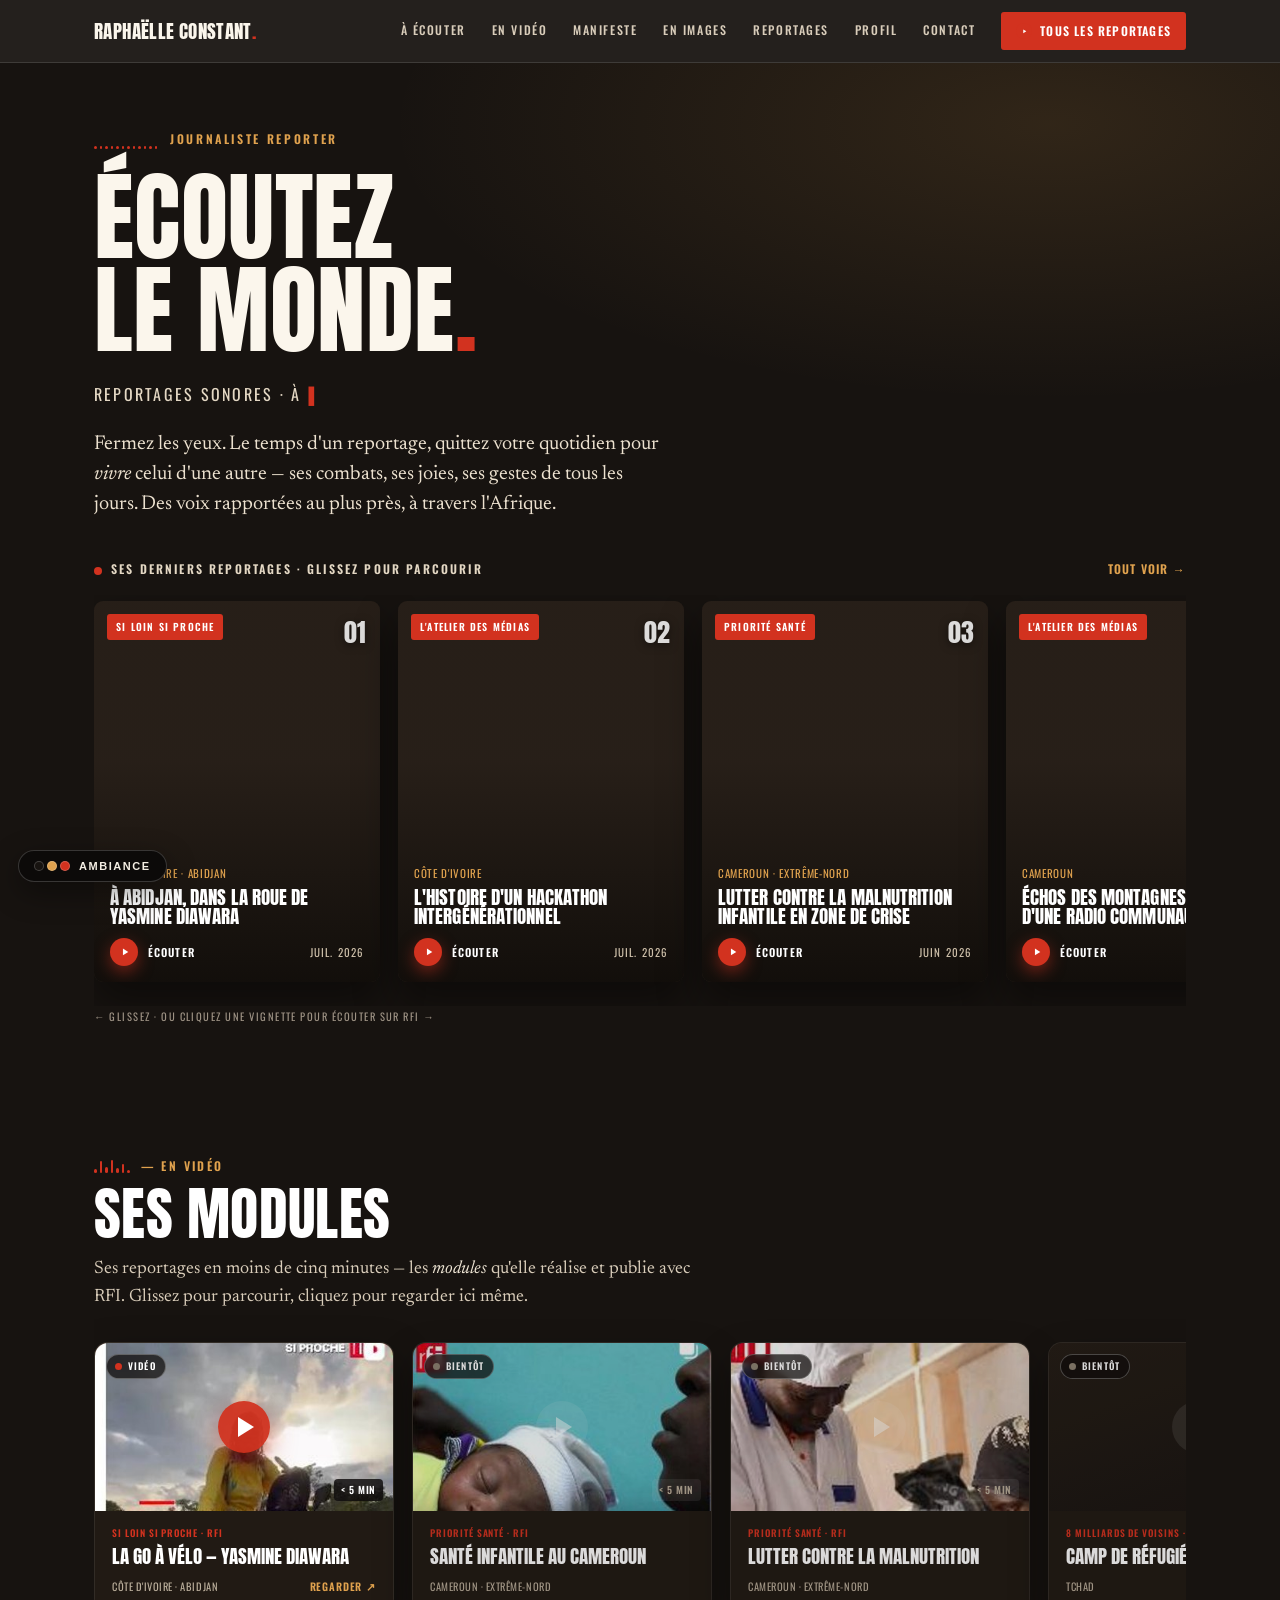
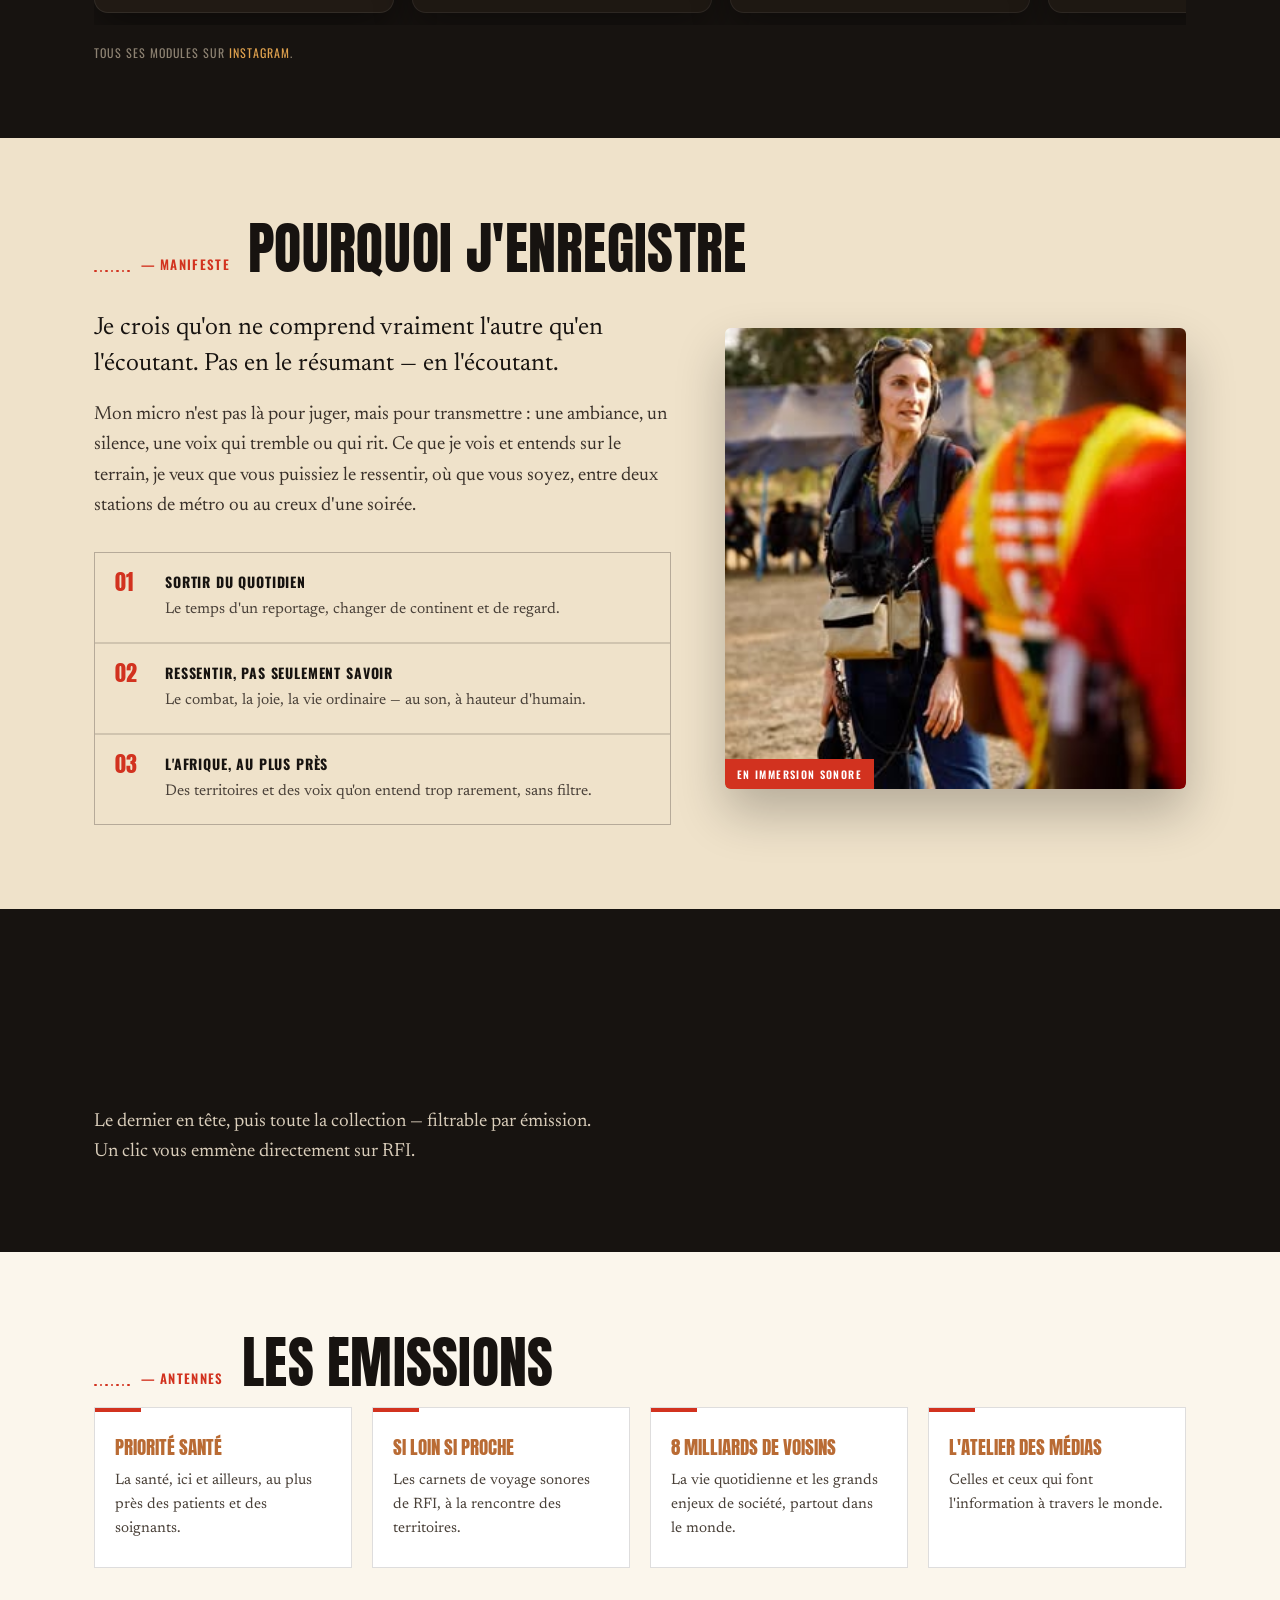
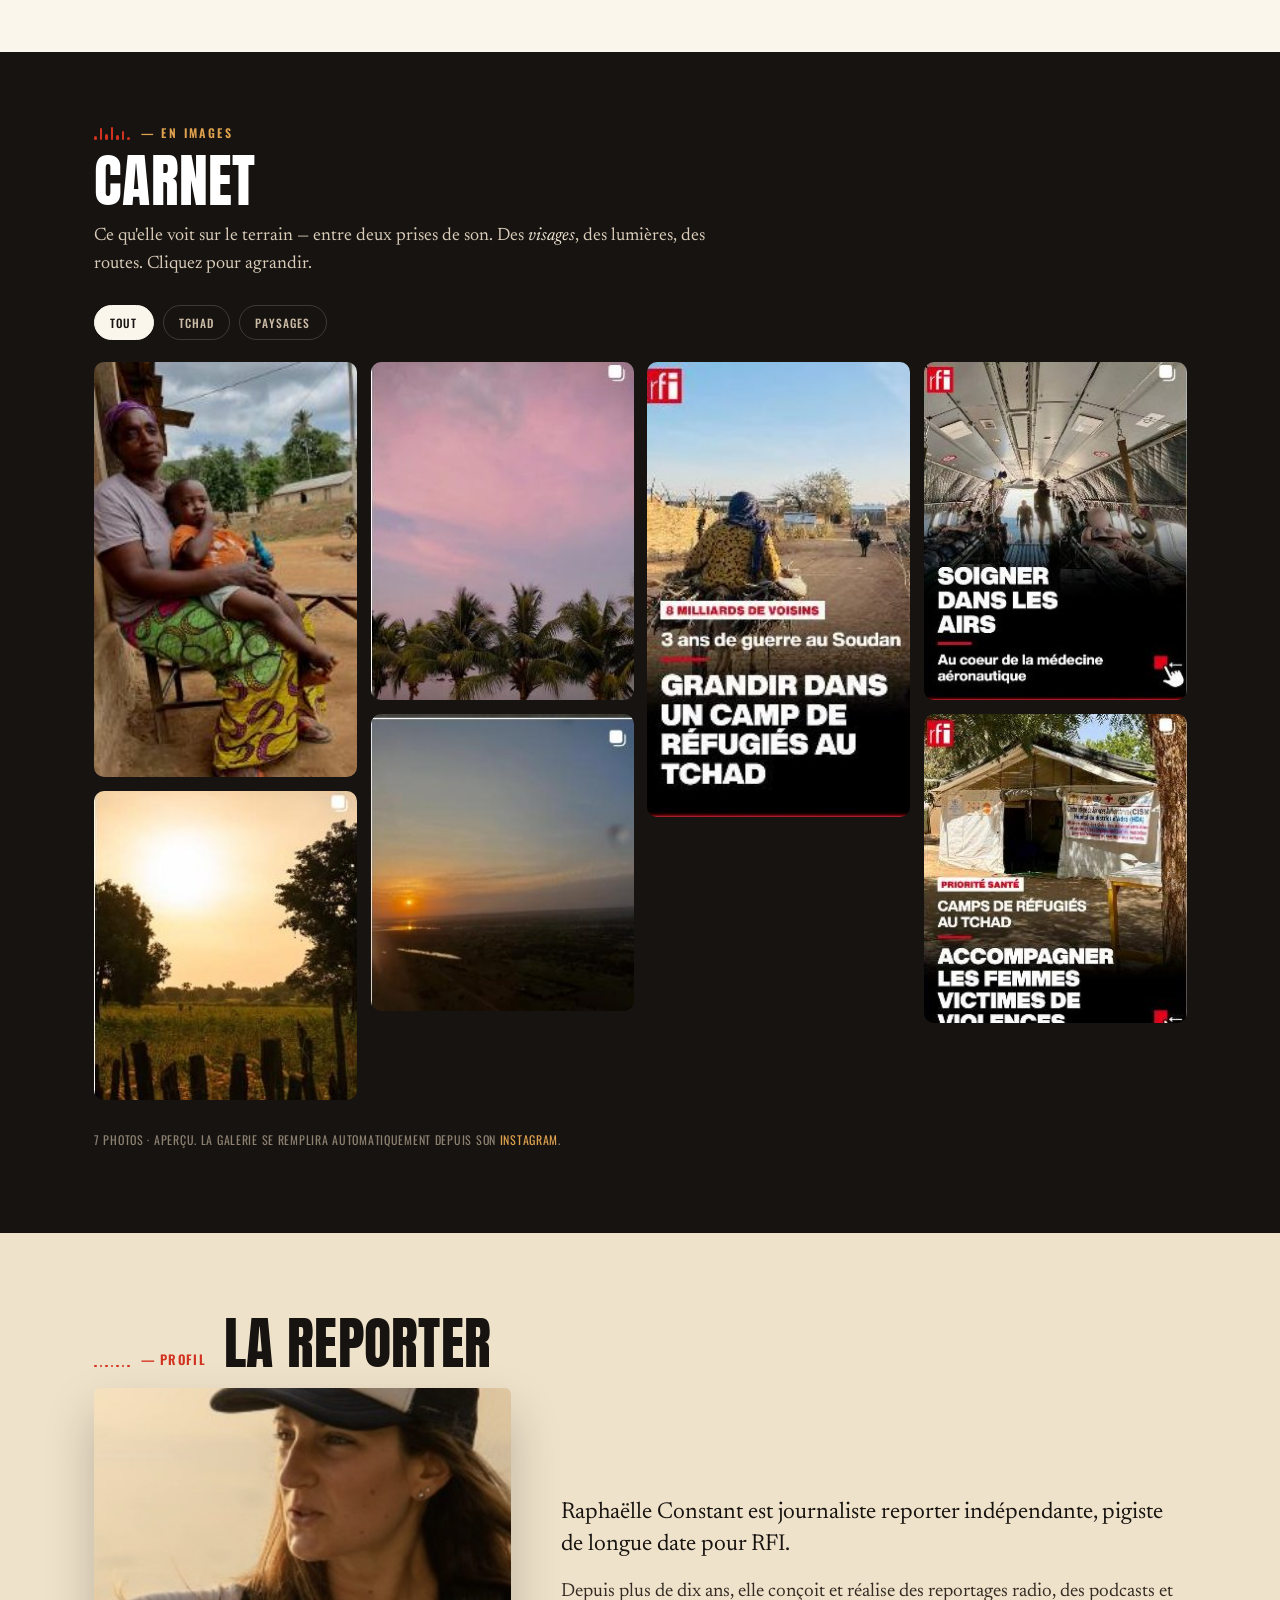
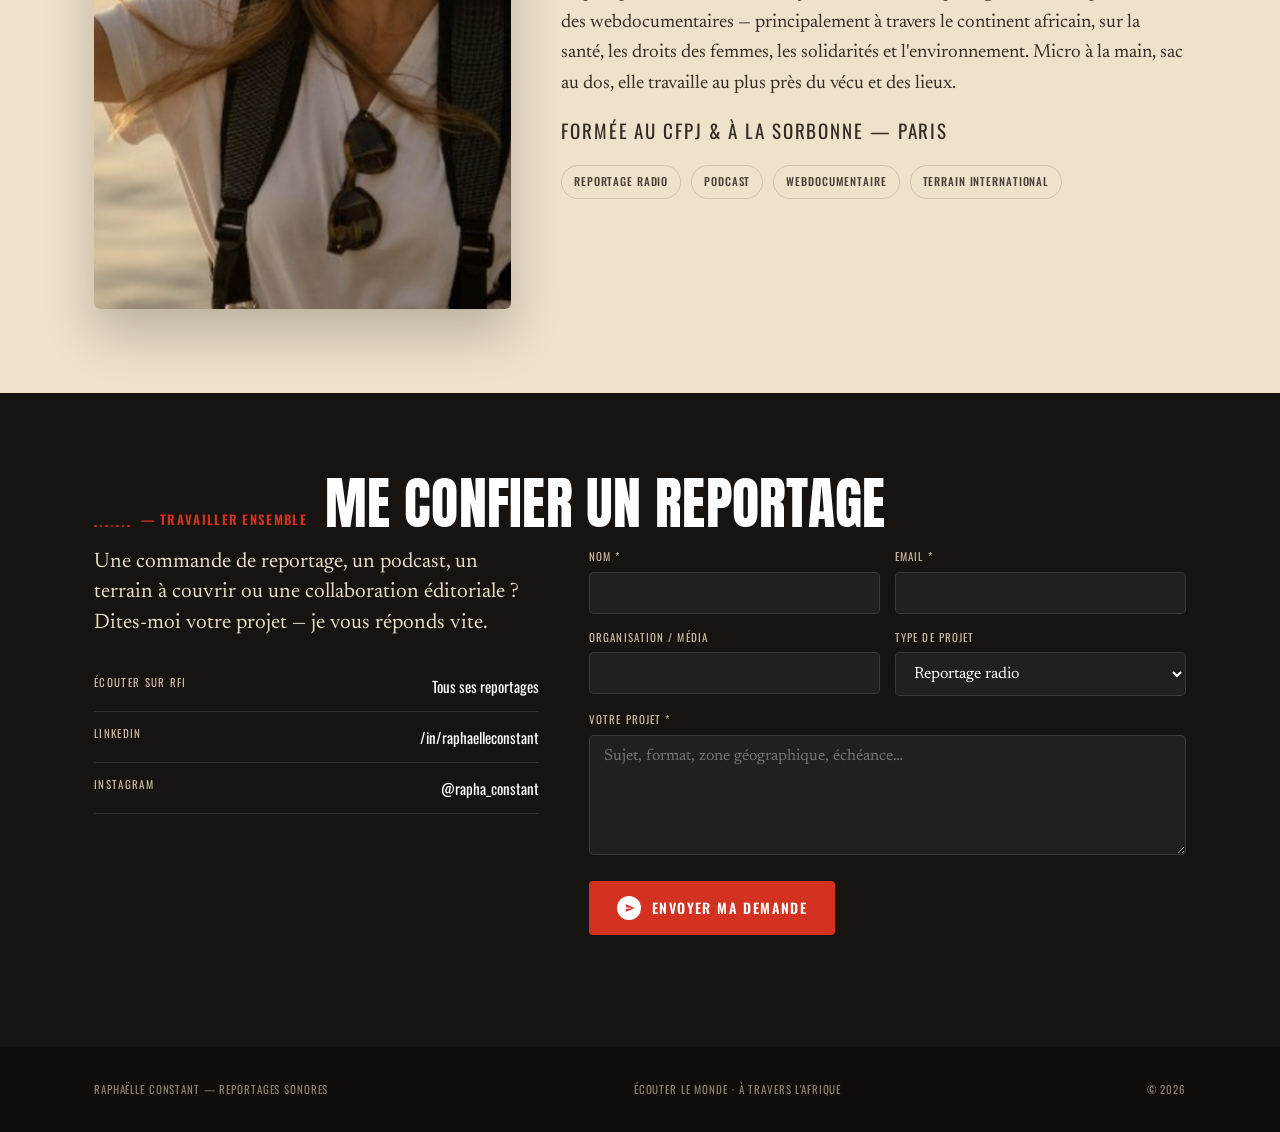
==== commit 8c992716: "Fix reportages cards invisible; lazy-stagger the home strip; complete favicons - FIX: reportages gri" ====
--- a/index.html
+++ b/index.html
@@ -5,6 +5,7 @@
 <meta name="viewport" content="width=device-width, initial-scale=1.0">
 <title>Raphaëlle Constant — Écouter le monde · Reportages sonores RFI</title>
 <link rel="icon" href="favicon.ico" sizes="any">
+<link rel="icon" type="image/png" sizes="16x16" href="favicon-16.png">
 <link rel="icon" type="image/png" sizes="32x32" href="favicon-32.png">
 <link rel="apple-touch-icon" href="apple-touch-icon.png">
 <meta name="description" content="Les reportages sonores de Raphaëlle Constant pour RFI. Fermez les yeux, écoutez : la vie, les combats et les joies d'autres femmes et hommes, au plus près — à travers l'Afrique.">
@@ -194,12 +195,8 @@
     .reveal,.reveal-grid>*,.reveal-headline,.reveal-body,.reveal-pop,.reveal-blur,.reveal-left,.reveal-right{
       opacity:1 !important;transform:none !important;filter:none !important;transition:none !important}
   }
-  /* hero cards — staggered rise (choreographed on load) */
-  .hscroll .hcard{opacity:0;transform:translateY(26px);
-    transition:opacity var(--dur-move) var(--ease-arrive),transform var(--dur-move) var(--ease-arrive);
-    transition-delay:calc(var(--i,0) * var(--stagger))}
-  .hscroll .hcard.in{opacity:1;transform:none}
-  @media (prefers-reduced-motion: reduce){ .hscroll .hcard{opacity:1 !important;transform:none !important;transition:none !important} }
+  /* hero cards use the shared lazy-stagger reveal (.rc-rise / .rc-in via rcStagger in ui.js) —
+     same effect as the "Ses modules" strip: each card animates in as it scrolls into view */
 
   /* radio signature — equalizer label */
   .eq-label{display:inline-flex;align-items:center;gap:11px}
@@ -533,7 +530,8 @@
 function renderHero(data){
   const eps=(data.episodes||[]).slice().sort((a,b)=>((a.id<b.id)?1:-1)).slice(0,10);   // always up to 10 in the carousel
   const list=eps.length?eps:SEED.episodes;
-  document.getElementById('hscroll').innerHTML=list.map(heroCard).join(''); if(window.__afterHeroRender) window.__afterHeroRender();
+  document.getElementById('hscroll').innerHTML=list.map(heroCard).join('');
+  if(window.rcStagger) window.rcStagger(document.getElementById('hscroll').querySelectorAll('.hcard'));  // lazy scroll-stagger (same as "Ses modules")
 }
 renderHero(SEED);
 fetch('episodes.json',{cache:'no-store'}).then(r=>r.ok?r.json():null).then(d=>{ if(d&&d.episodes&&d.episodes.length) renderHero(d); }).catch(()=>{});
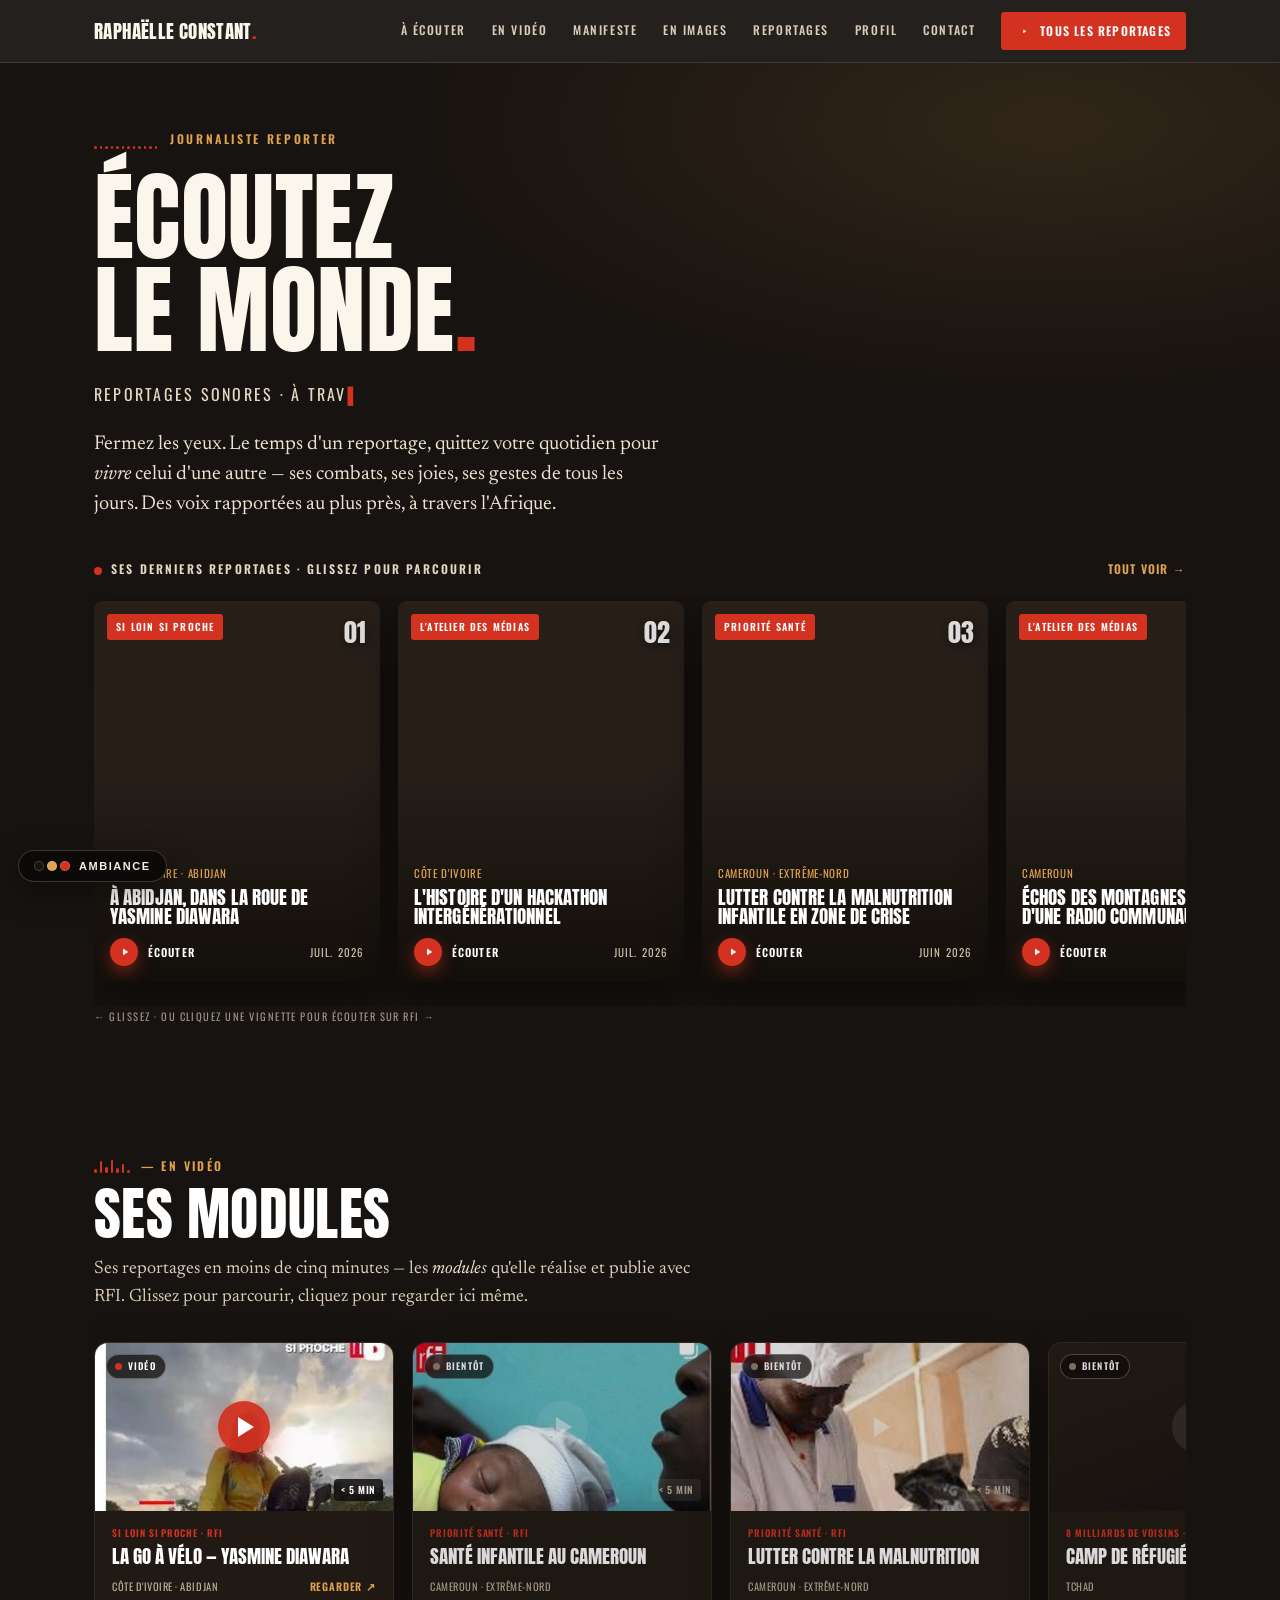
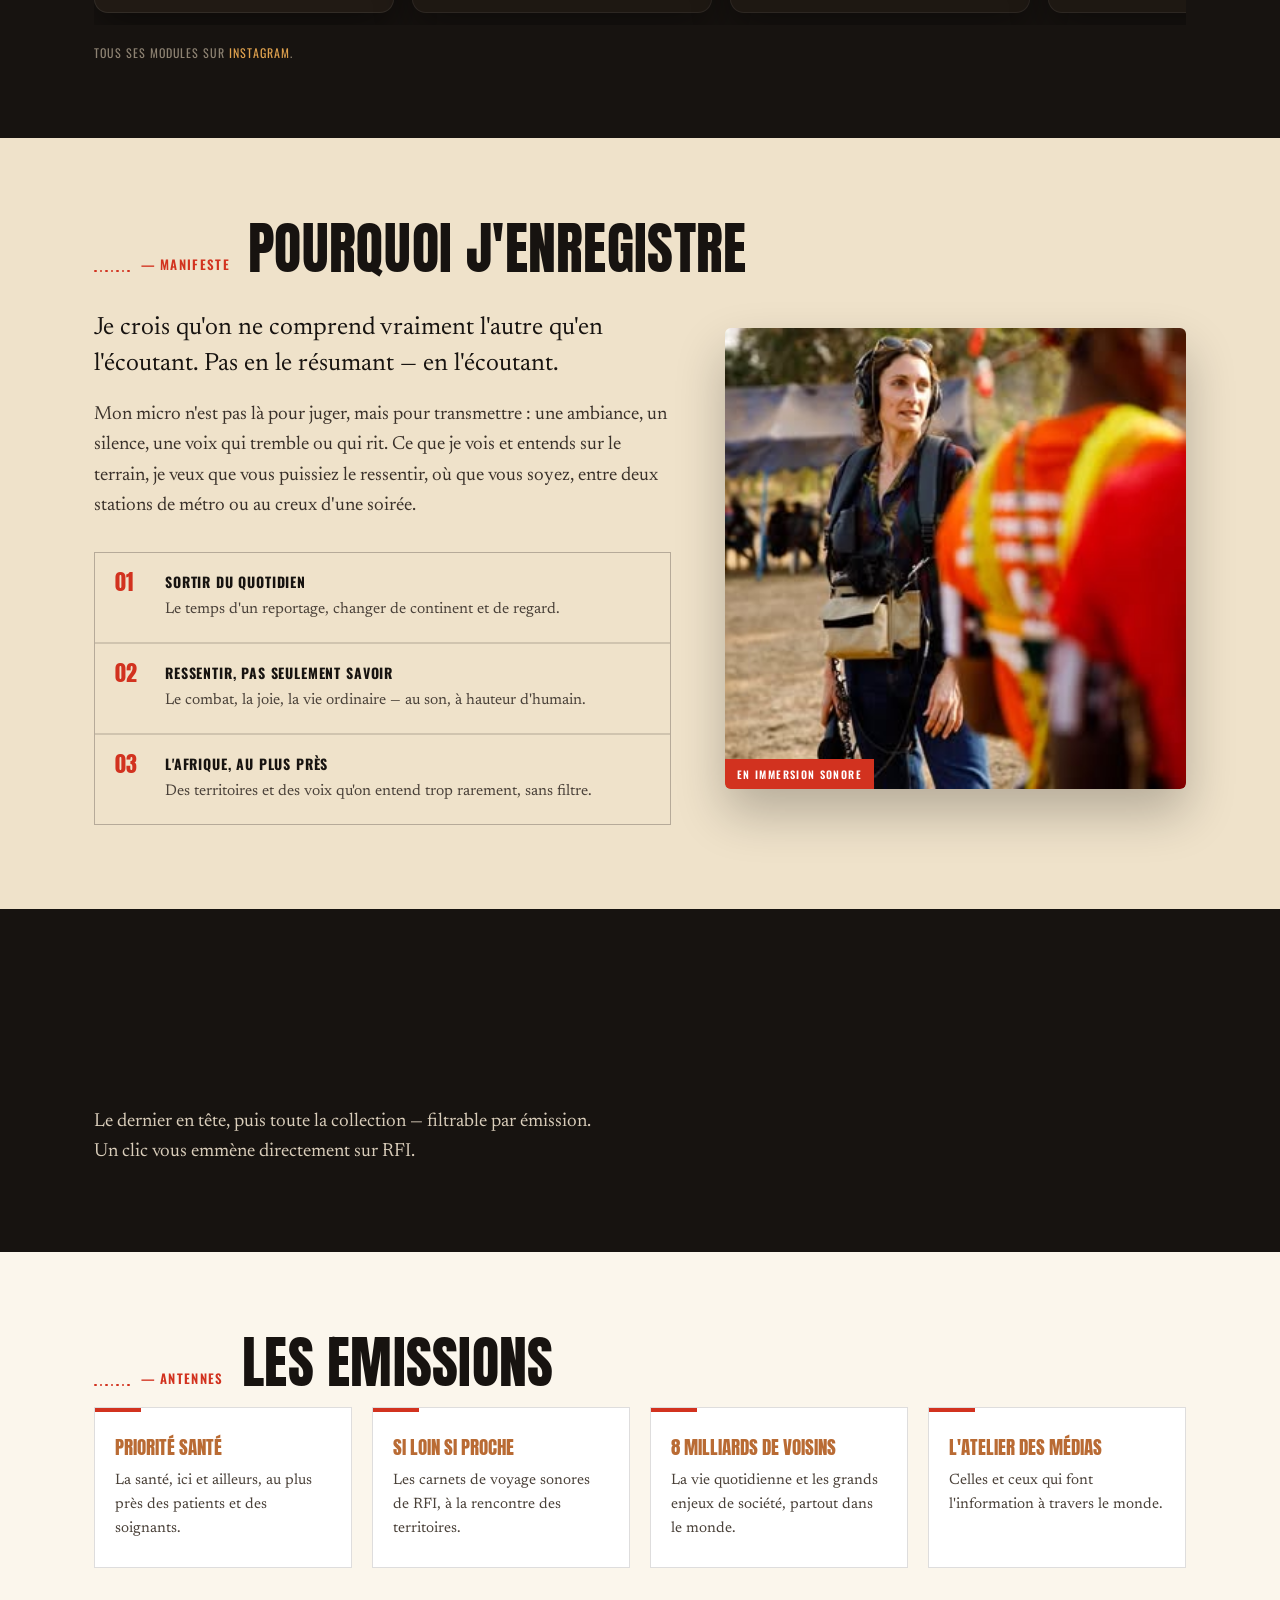
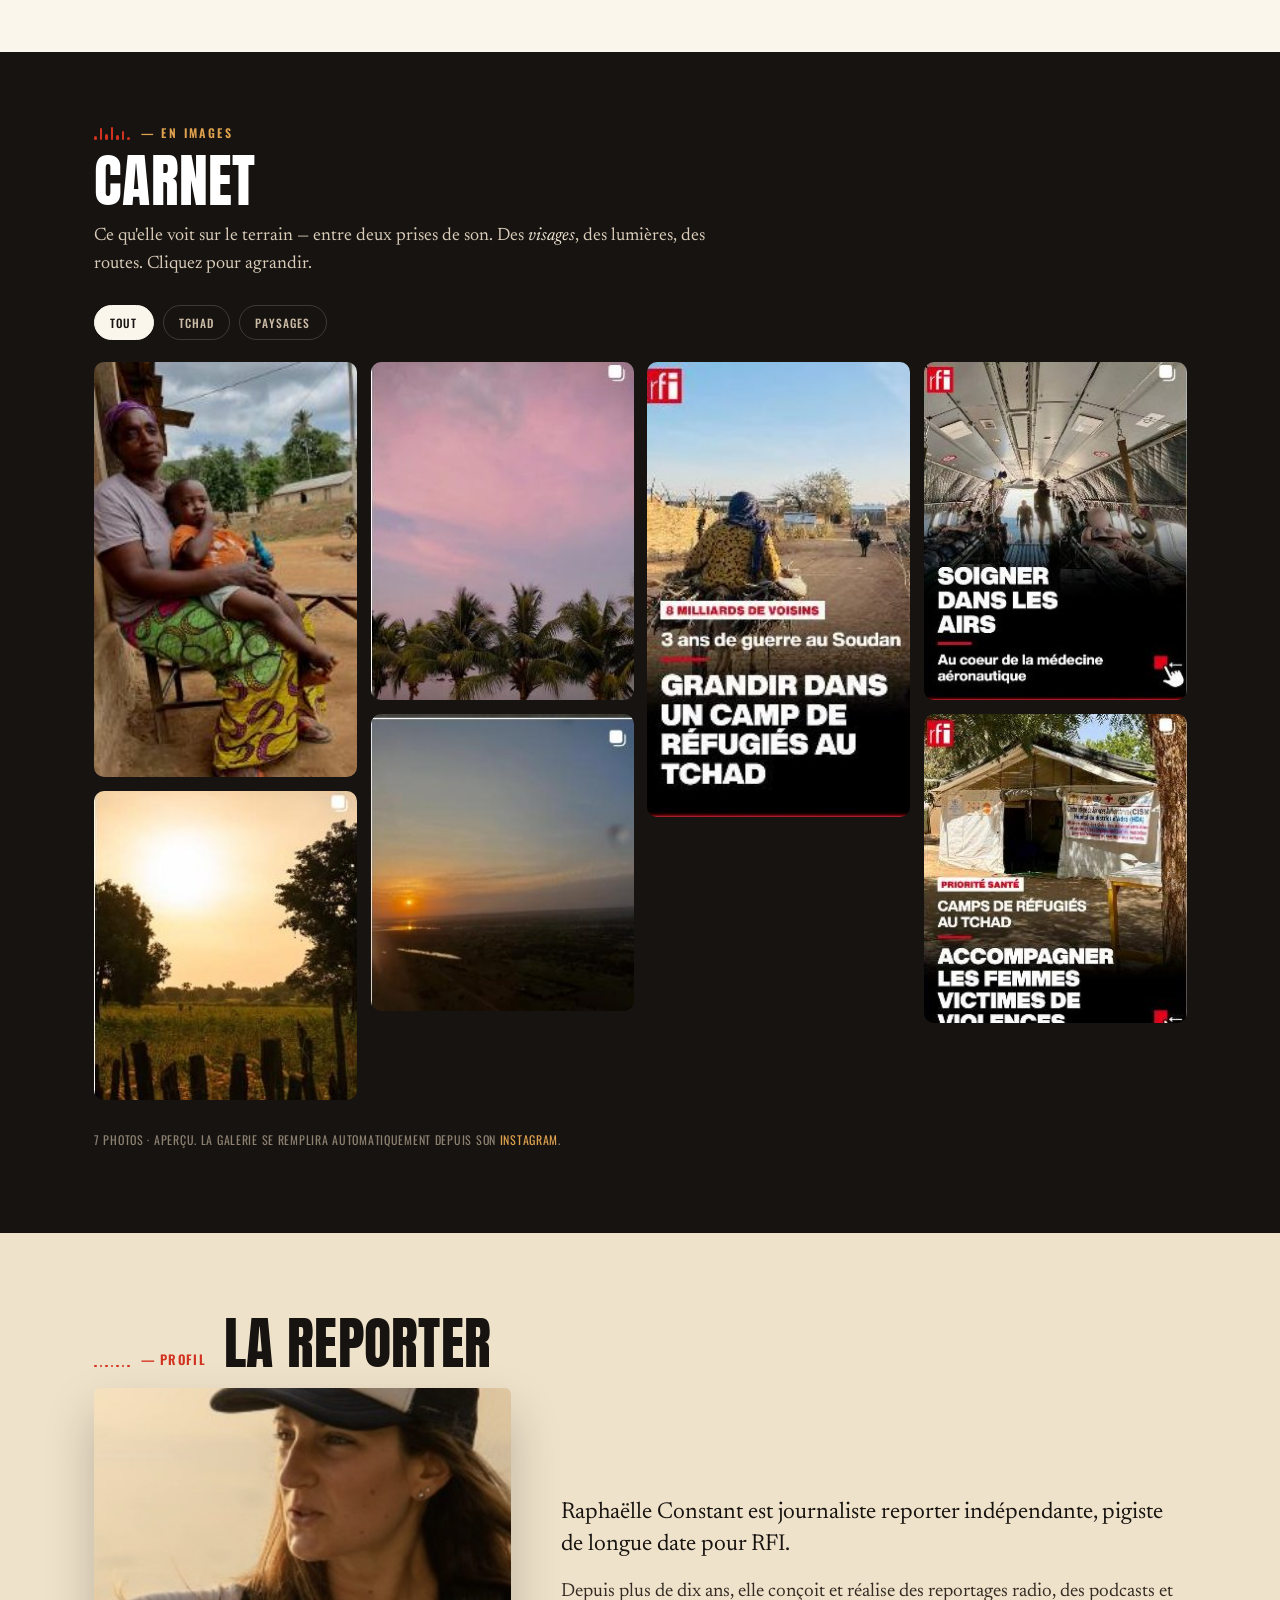
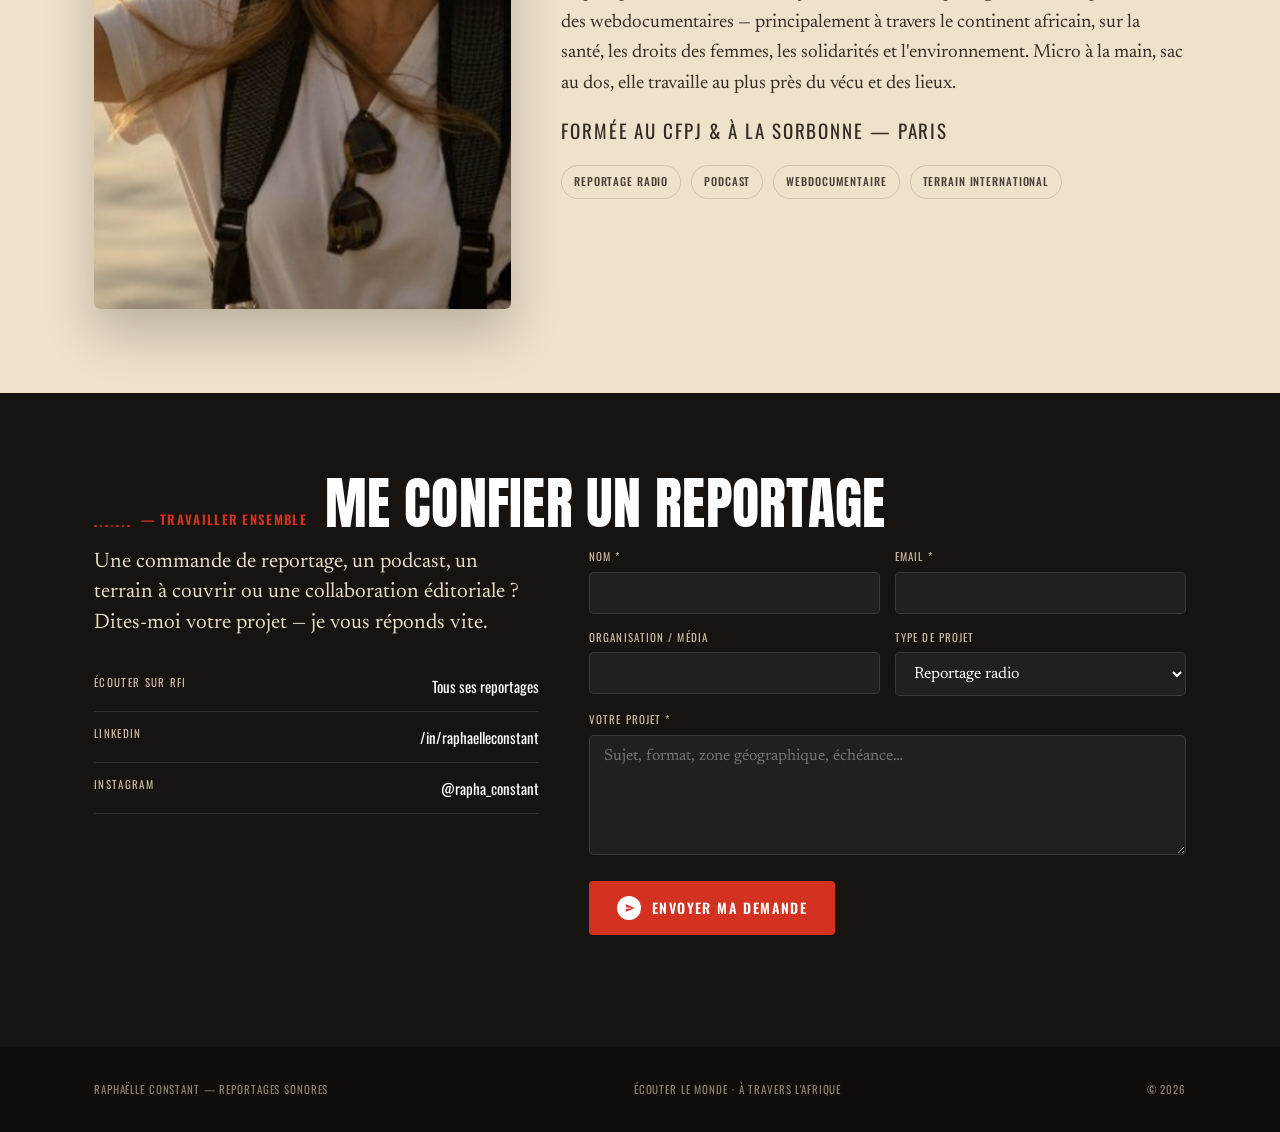
==== commit 46cde071: "Module cards open the reel in a new tab (target=_blank), like all other card media" ====
--- a/index.html
+++ b/index.html
@@ -734,17 +734,14 @@
     var info = '<div class="info"><div class="stag">'+esc(m.show?m.show+' · RFI':'À venir')+'</div><div class="mti">'+esc(m.title||'Bientôt')+'</div>'+
       '<div class="foot"><span class="pl">'+esc(m.place||'')+'</span>'+(m.url?'<span class="watch">Regarder ↗</span>':'')+'</div></div>';
     if(!m.url) return '<div class="modcard soon">'+thumbBlock+info+'</div>';
-    return '<a class="modcard" href="'+esc(m.url)+'" data-url="'+esc(m.url)+'" role="button" tabindex="0">'+thumbBlock+info+'</a>';
+    return '<a class="modcard" href="'+esc(m.url)+'" target="_blank" rel="noopener">'+thumbBlock+info+'</a>';
   }
   function modRender(data){
     if(!mstrip) return;
     var mods = ((data && data.modules) ? data.modules : MOD_FALLBACK.modules).slice();
     while(mods.length < MOD_MIN) mods.push({url:"",show:"",title:"Bientôt",place:"",dur:"< 5 min"}); // always fill the carousel
     mstrip.innerHTML = mods.map(modCard).join('');
-    [].slice.call(mstrip.querySelectorAll('.modcard[data-url]')).forEach(function(el){
-      el.addEventListener('click', function(e){ e.preventDefault(); openMlb(el.getAttribute('data-url')); });
-      el.addEventListener('keydown', function(e){ if(e.key==='Enter'||e.key===' '){ e.preventDefault(); openMlb(el.getAttribute('data-url')); } });
-    });
+    // module cards are plain _blank links now — clicking opens the reel on Instagram in a new tab
     var vids = mstrip.querySelectorAll('.modcard video');
     if(vids.length && 'IntersectionObserver' in window){
       var vio = new IntersectionObserver(function(es){ es.forEach(function(e){
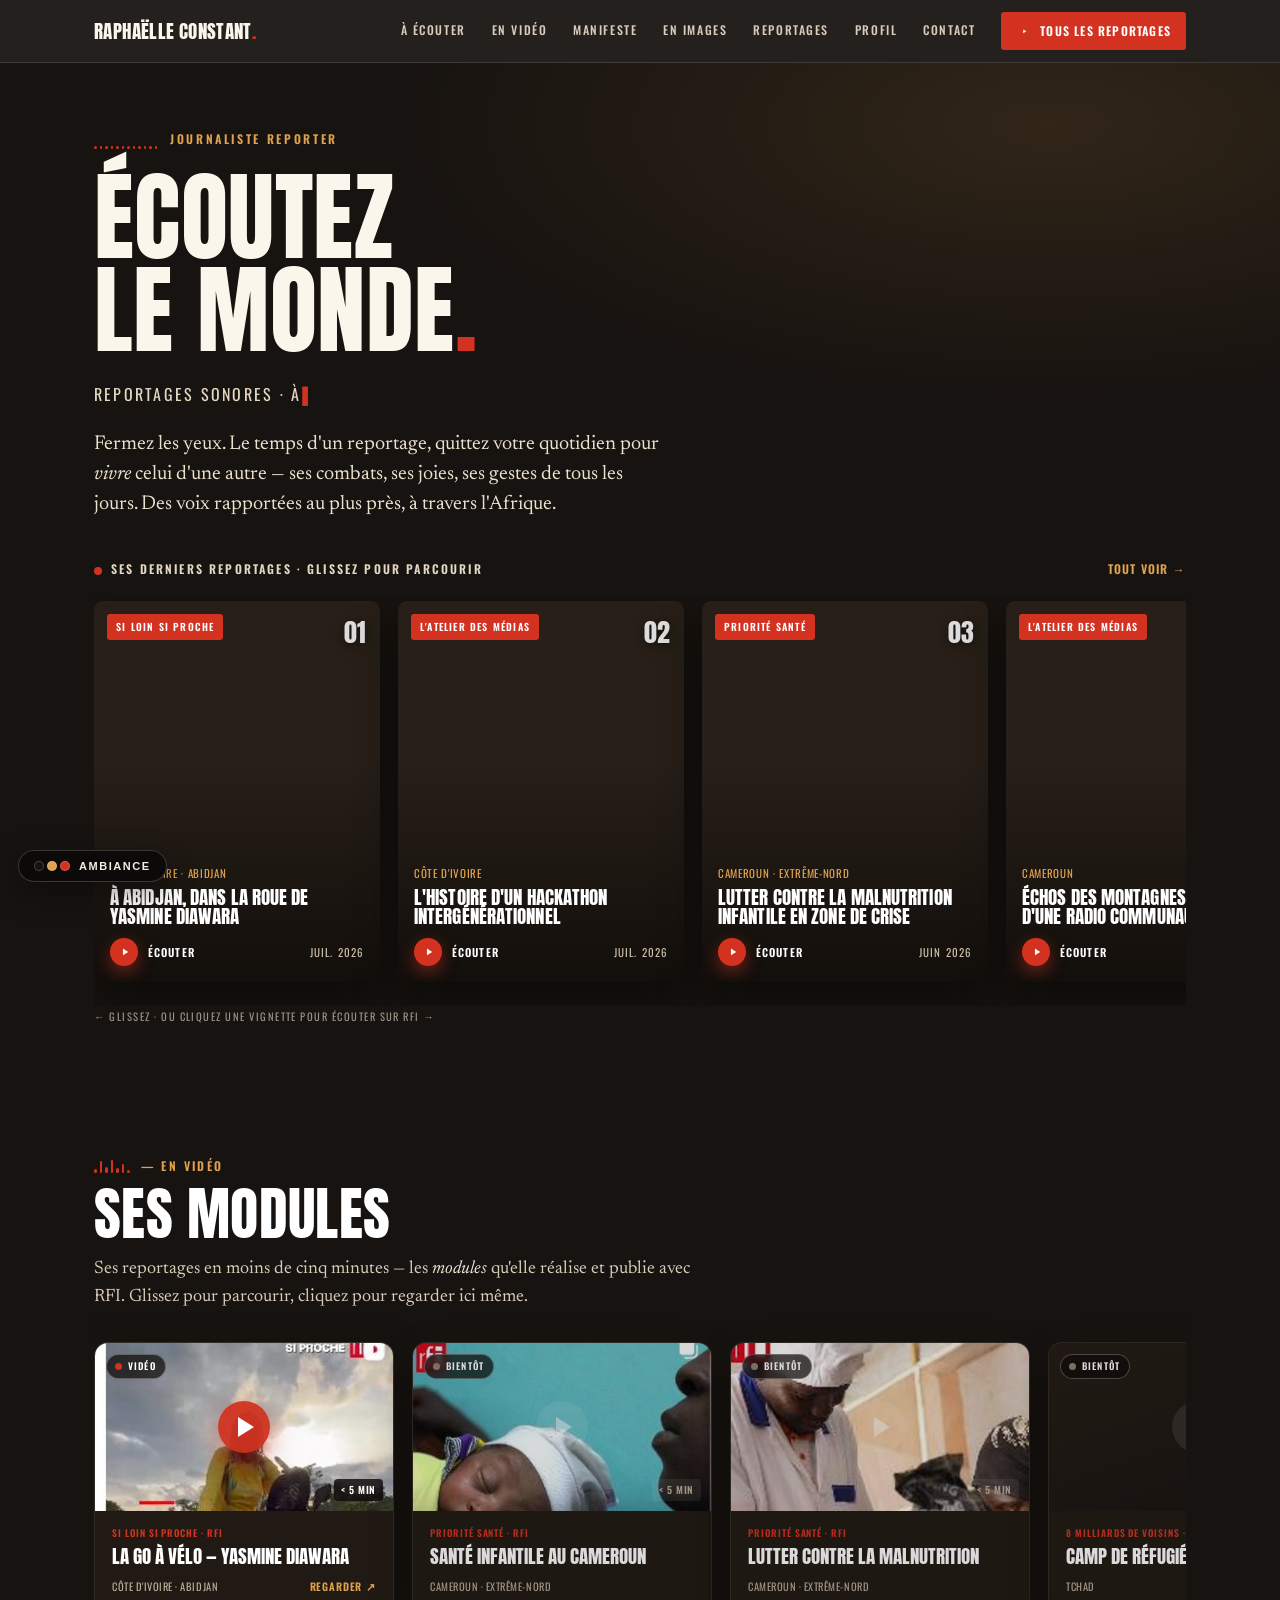
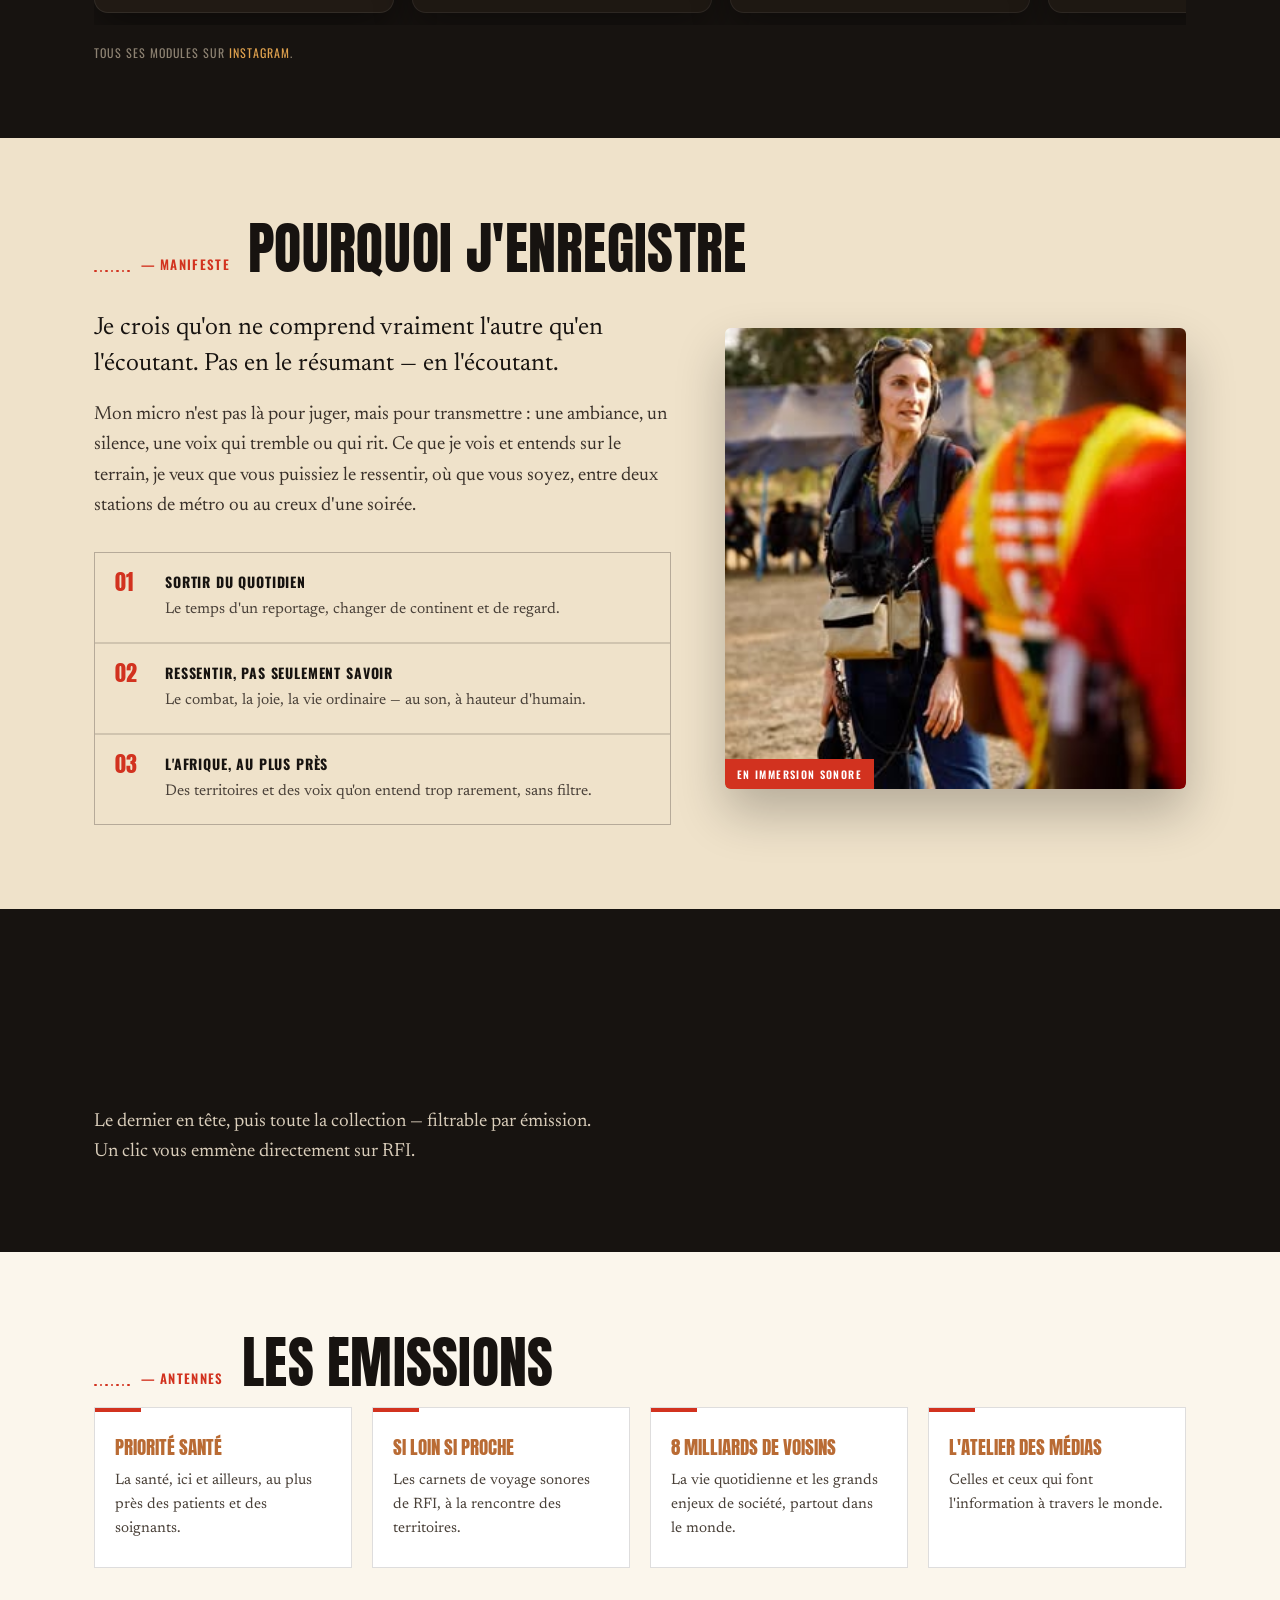
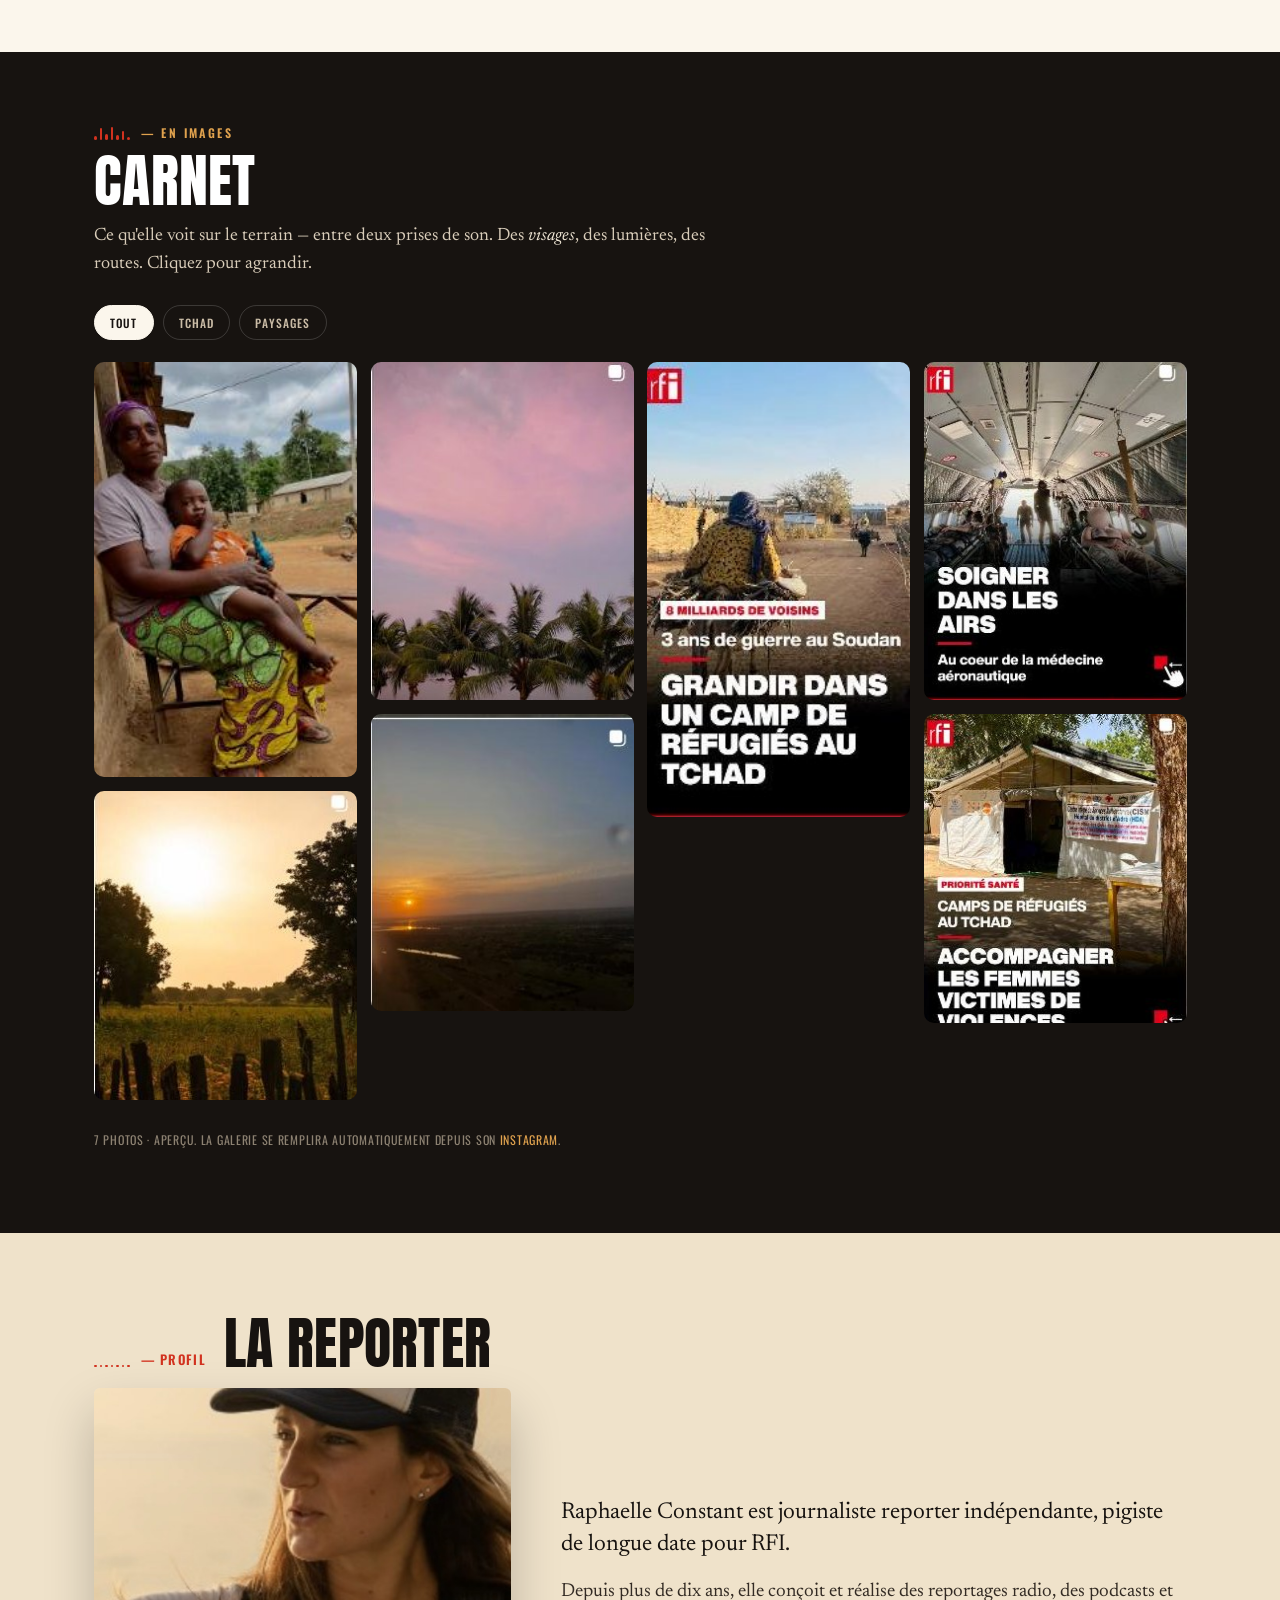
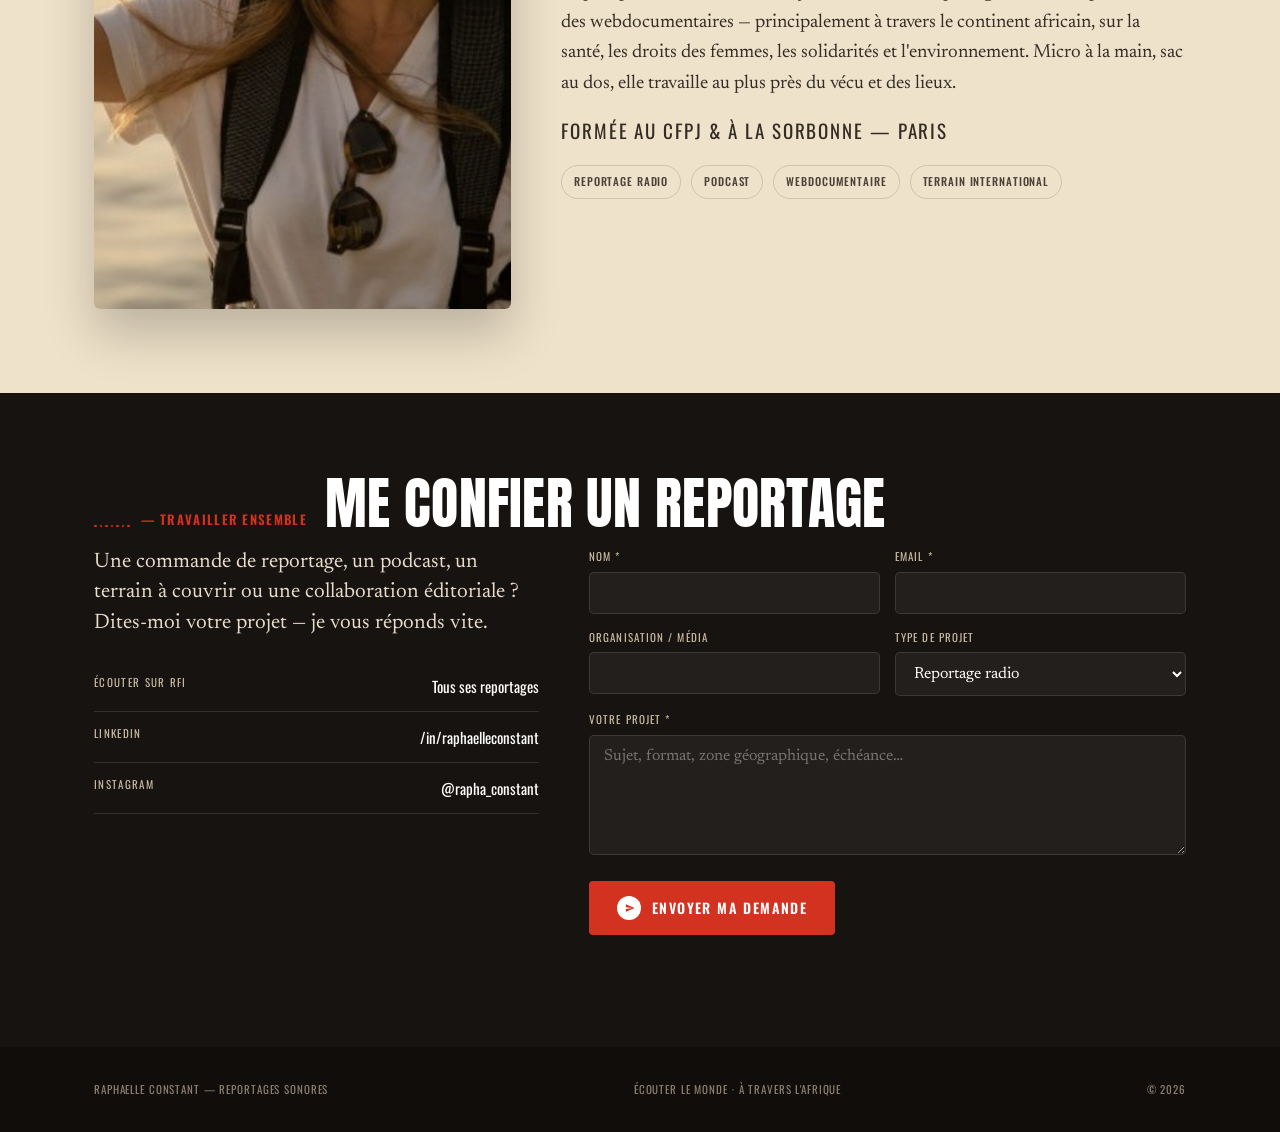
==== commit b528455d: "Site-wide: drop the tréma — 'Raphaëlle' → 'Raphaelle' (RFI author URLs left encoded)" ====
--- a/index.html
+++ b/index.html
@@ -3,12 +3,12 @@
 <head>
 <meta charset="UTF-8">
 <meta name="viewport" content="width=device-width, initial-scale=1.0">
-<title>Raphaëlle Constant — Écouter le monde · Reportages sonores RFI</title>
+<title>Raphaelle Constant — Écouter le monde · Reportages sonores RFI</title>
 <link rel="icon" href="favicon.ico" sizes="any">
 <link rel="icon" type="image/png" sizes="16x16" href="favicon-16.png">
 <link rel="icon" type="image/png" sizes="32x32" href="favicon-32.png">
 <link rel="apple-touch-icon" href="apple-touch-icon.png">
-<meta name="description" content="Les reportages sonores de Raphaëlle Constant pour RFI. Fermez les yeux, écoutez : la vie, les combats et les joies d'autres femmes et hommes, au plus près — à travers l'Afrique.">
+<meta name="description" content="Les reportages sonores de Raphaelle Constant pour RFI. Fermez les yeux, écoutez : la vie, les combats et les joies d'autres femmes et hommes, au plus près — à travers l'Afrique.">
 <link rel="preconnect" href="https://fonts.googleapis.com">
 <link rel="preconnect" href="https://fonts.gstatic.com" crossorigin>
 <link href="https://fonts.googleapis.com/css2?family=Anton&family=Oswald:wght@300;400;500;600;700&family=Newsreader:ital,opsz,wght@0,6..72,300;0,6..72,400;0,6..72,500;0,6..72,600;1,6..72,400;1,6..72,500&display=swap" rel="stylesheet">
@@ -398,7 +398,7 @@
         </div>
       </div>
       <div class="man-photo reveal reveal-right">
-        <img src="[data-uri]" alt="Raphaëlle Constant en reportage, casque et enregistreur">
+        <img src="[data-uri]" alt="Raphaelle Constant en reportage, casque et enregistreur">
         <span class="cap">En immersion sonore</span>
       </div>
     </div>
@@ -450,9 +450,9 @@
   <div class="wrap">
     <div class="sec-head"><span class="no eq-label"><span class="eq"></span><span class="lbl-txt">— Profil</span></span><h2 class="reveal reveal-headline">La reporter</h2></div>
     <div class="about-grid">
-      <div class="about-photo reveal reveal-blur"><img src="[data-uri]" alt="Portrait de Raphaëlle Constant"></div>
+      <div class="about-photo reveal reveal-blur"><img src="[data-uri]" alt="Portrait de Raphaelle Constant"></div>
       <div class="reveal reveal-body">
-        <p class="lead">Raphaëlle Constant est journaliste reporter indépendante, pigiste de longue date pour RFI.</p>
+        <p class="lead">Raphaelle Constant est journaliste reporter indépendante, pigiste de longue date pour RFI.</p>
         <p>Depuis plus de dix ans, elle conçoit et réalise des reportages radio, des podcasts et des webdocumentaires — principalement à travers le continent africain, sur la santé, les droits des femmes, les solidarités et l'environnement. Micro à la main, sac au dos, elle travaille au plus près du vécu et des lieux.</p>
         <p class="signature">Formée au CFPJ &amp; à la Sorbonne — Paris</p>
         <div class="chips">
@@ -504,7 +504,7 @@
 
 <footer>
   <div class="wrap">
-    <span>Raphaëlle Constant — Reportages sonores</span>
+    <span>Raphaelle Constant — Reportages sonores</span>
     <span>Écouter le monde · à travers l'Afrique</span>
     <span>© 2026</span>
   </div>
@@ -561,7 +561,7 @@
       body: JSON.stringify({
         name:f.name.value, email:f.email.value, organisation:f.organisation.value,
         type:f.type.value, message:f.message.value,
-        _subject:'Nouveau lead — site Raphaëlle Constant', _template:'table'
+        _subject:'Nouveau lead — site Raphaelle Constant', _template:'table'
       })
     }).then(function(r){return r.json();}).then(function(res){
       if(res && (res.success===true || res.success==='true')){
--- a/tokens.css
+++ b/tokens.css
@@ -1,5 +1,5 @@
 /* ============================================================
-   Raphaëlle Constant — Design Tokens (SINGLE SOURCE OF TRUTH)
+   Raphaelle Constant — Design Tokens (SINGLE SOURCE OF TRUTH)
    ------------------------------------------------------------
    Every page links this file FIRST, then references var(--token).
    Colours, palette "ambiances", type, spacing AND motion all live
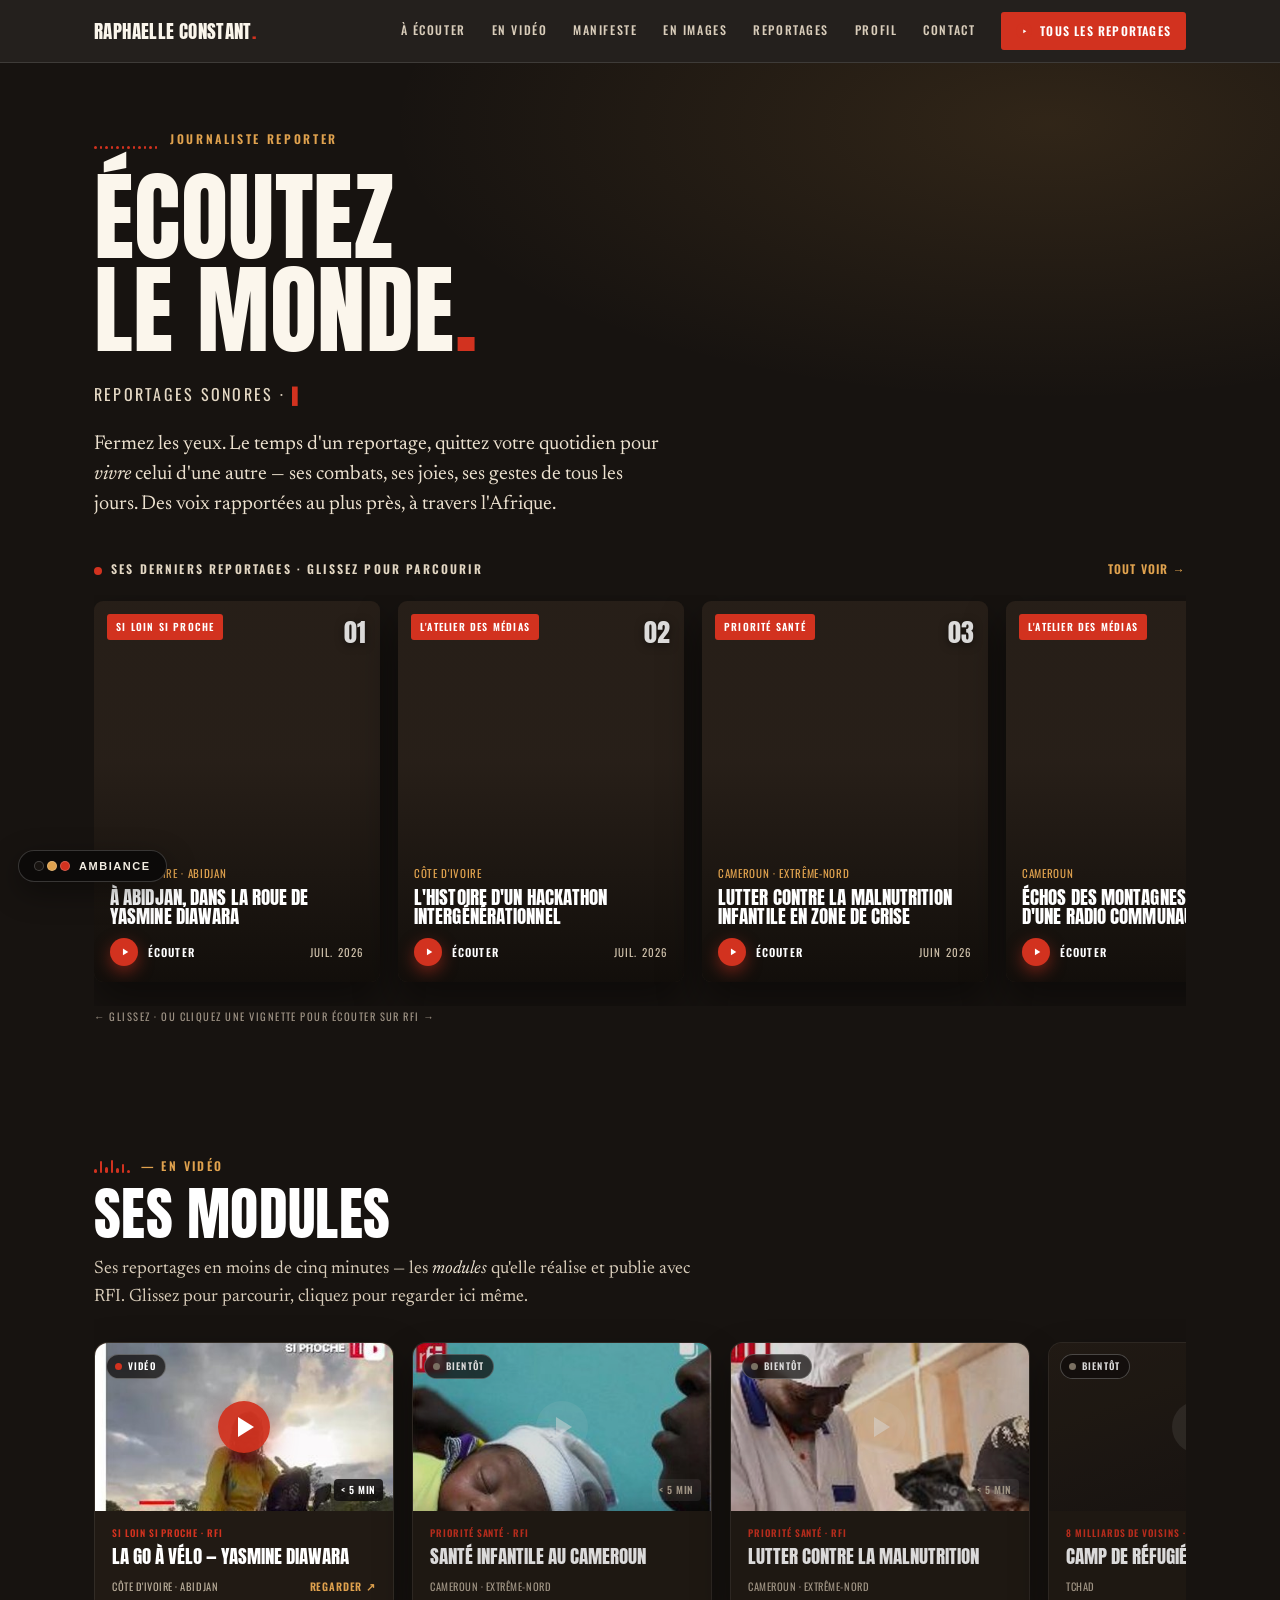
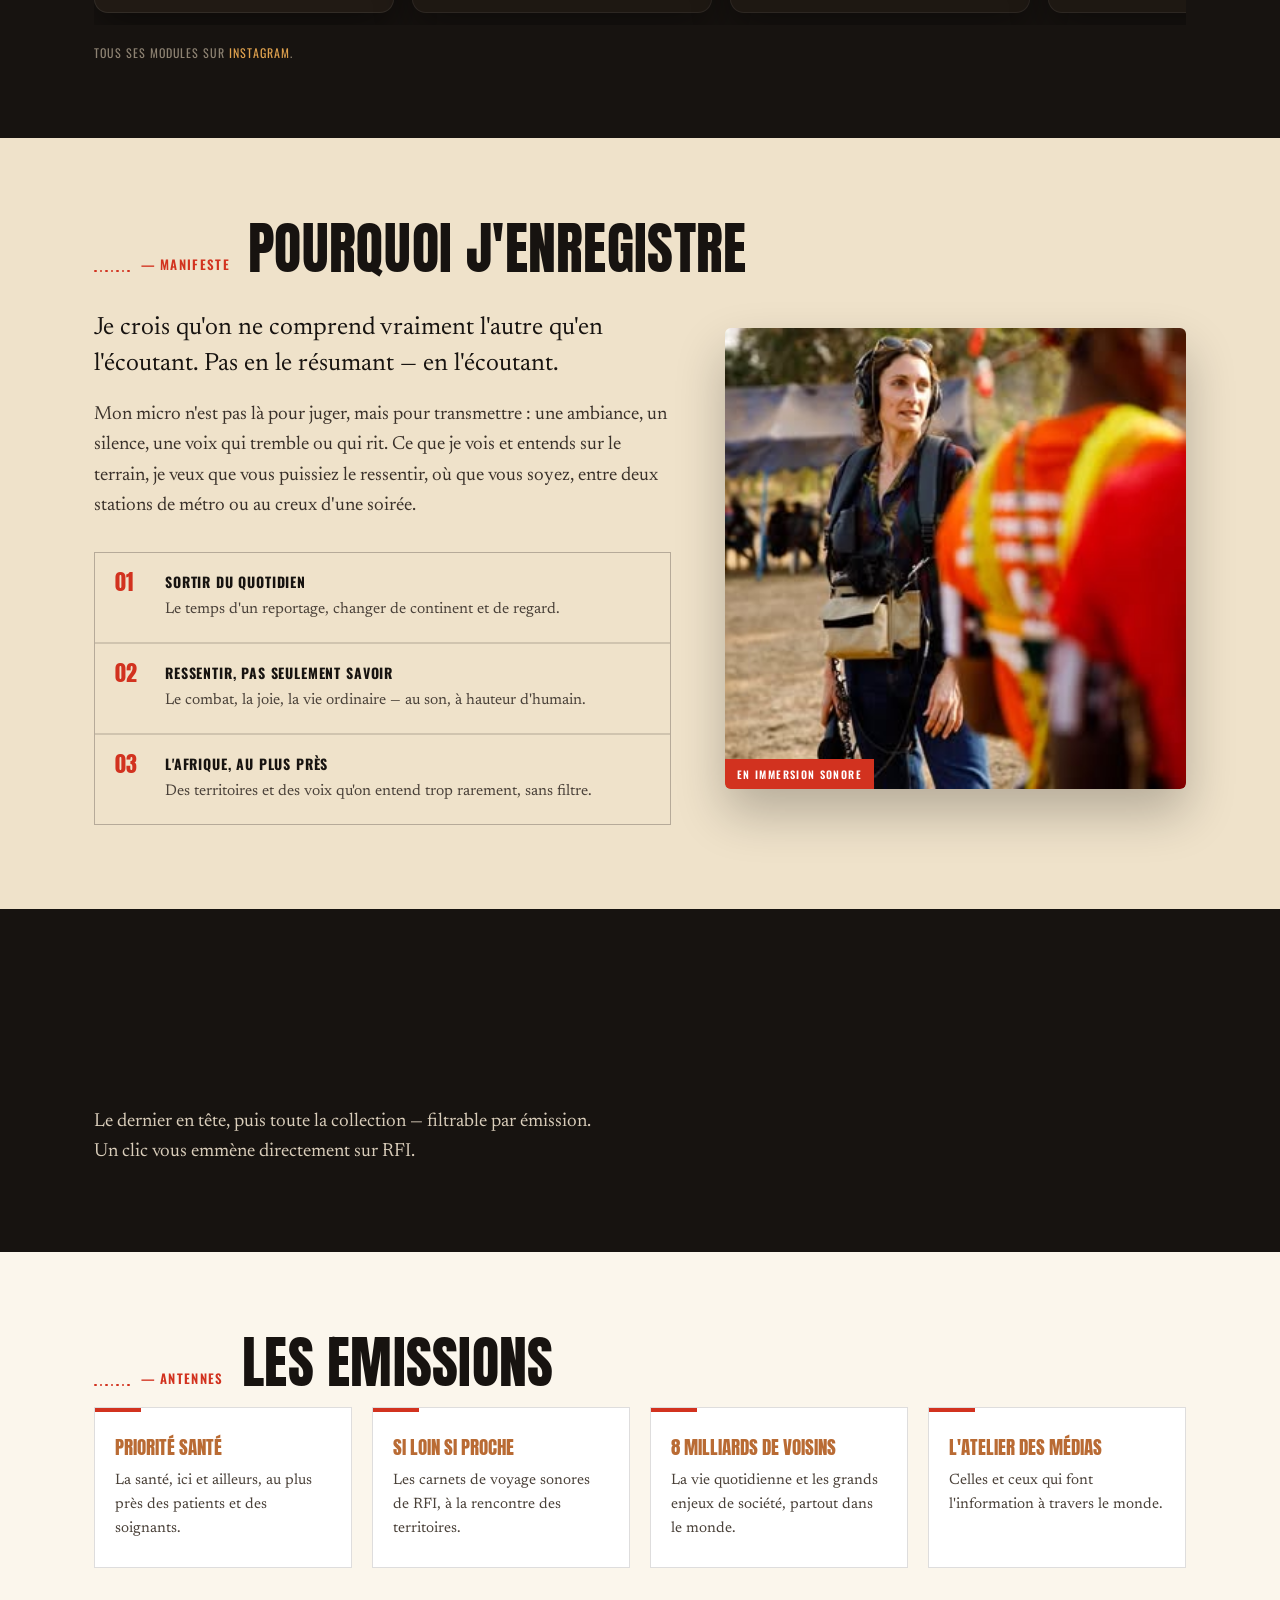
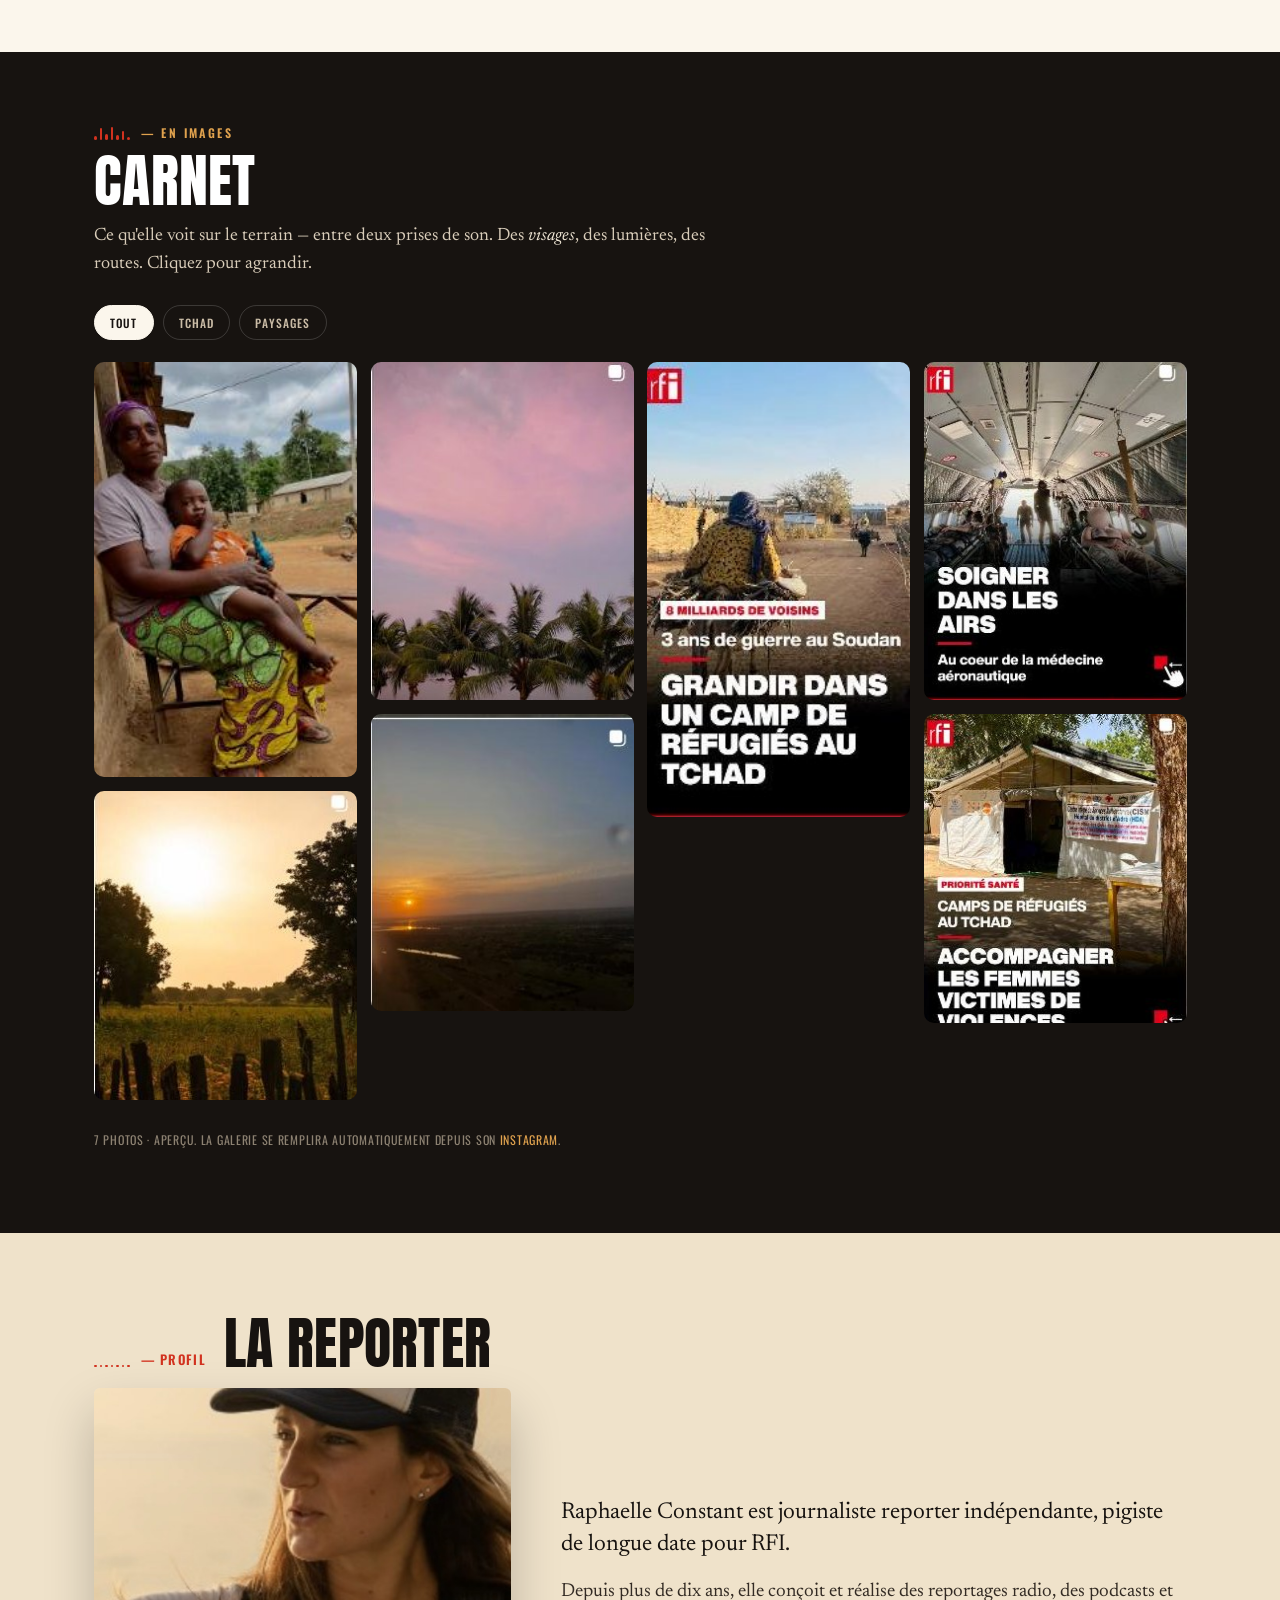
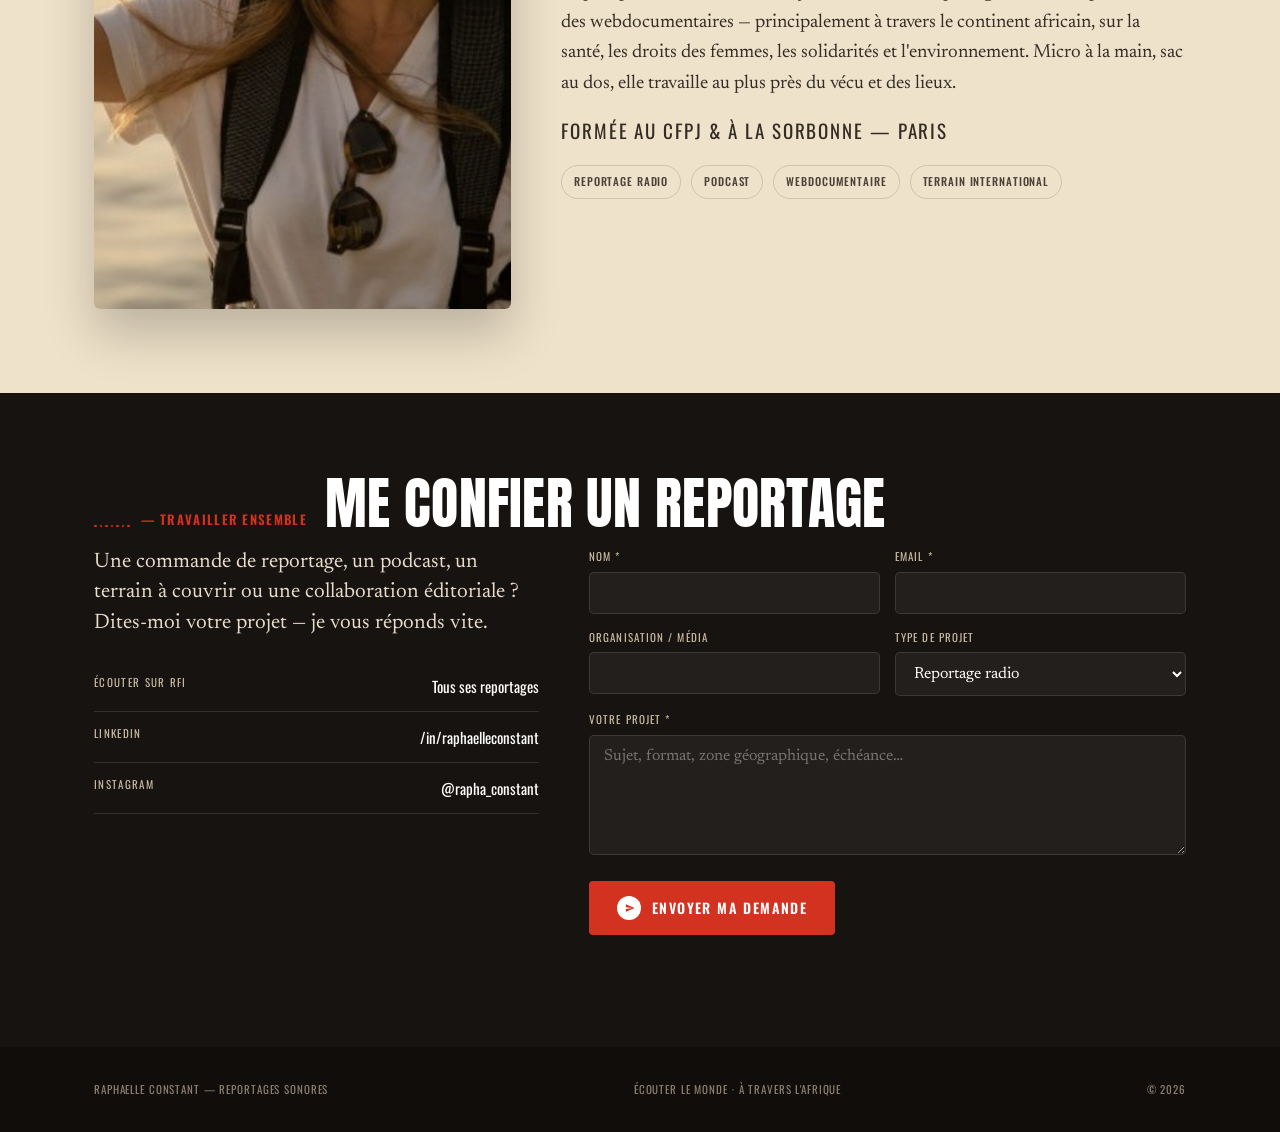
==== commit 72c37bf4: "Drop tréma on the all-caps nav brand too (RAPHAËLLE → RAPHAELLE)" ====
--- a/index.html
+++ b/index.html
@@ -334,7 +334,7 @@
 <body>
 <nav>
   <div class="wrap">
-    <a href="#top" class="brand">RAPHAËLLE CONSTANT<span class="red">.</span></a>
+    <a href="#top" class="brand">RAPHAELLE CONSTANT<span class="red">.</span></a>
     <div class="nlinks">
       <ul>
         <li><a href="#top">À écouter</a></li>
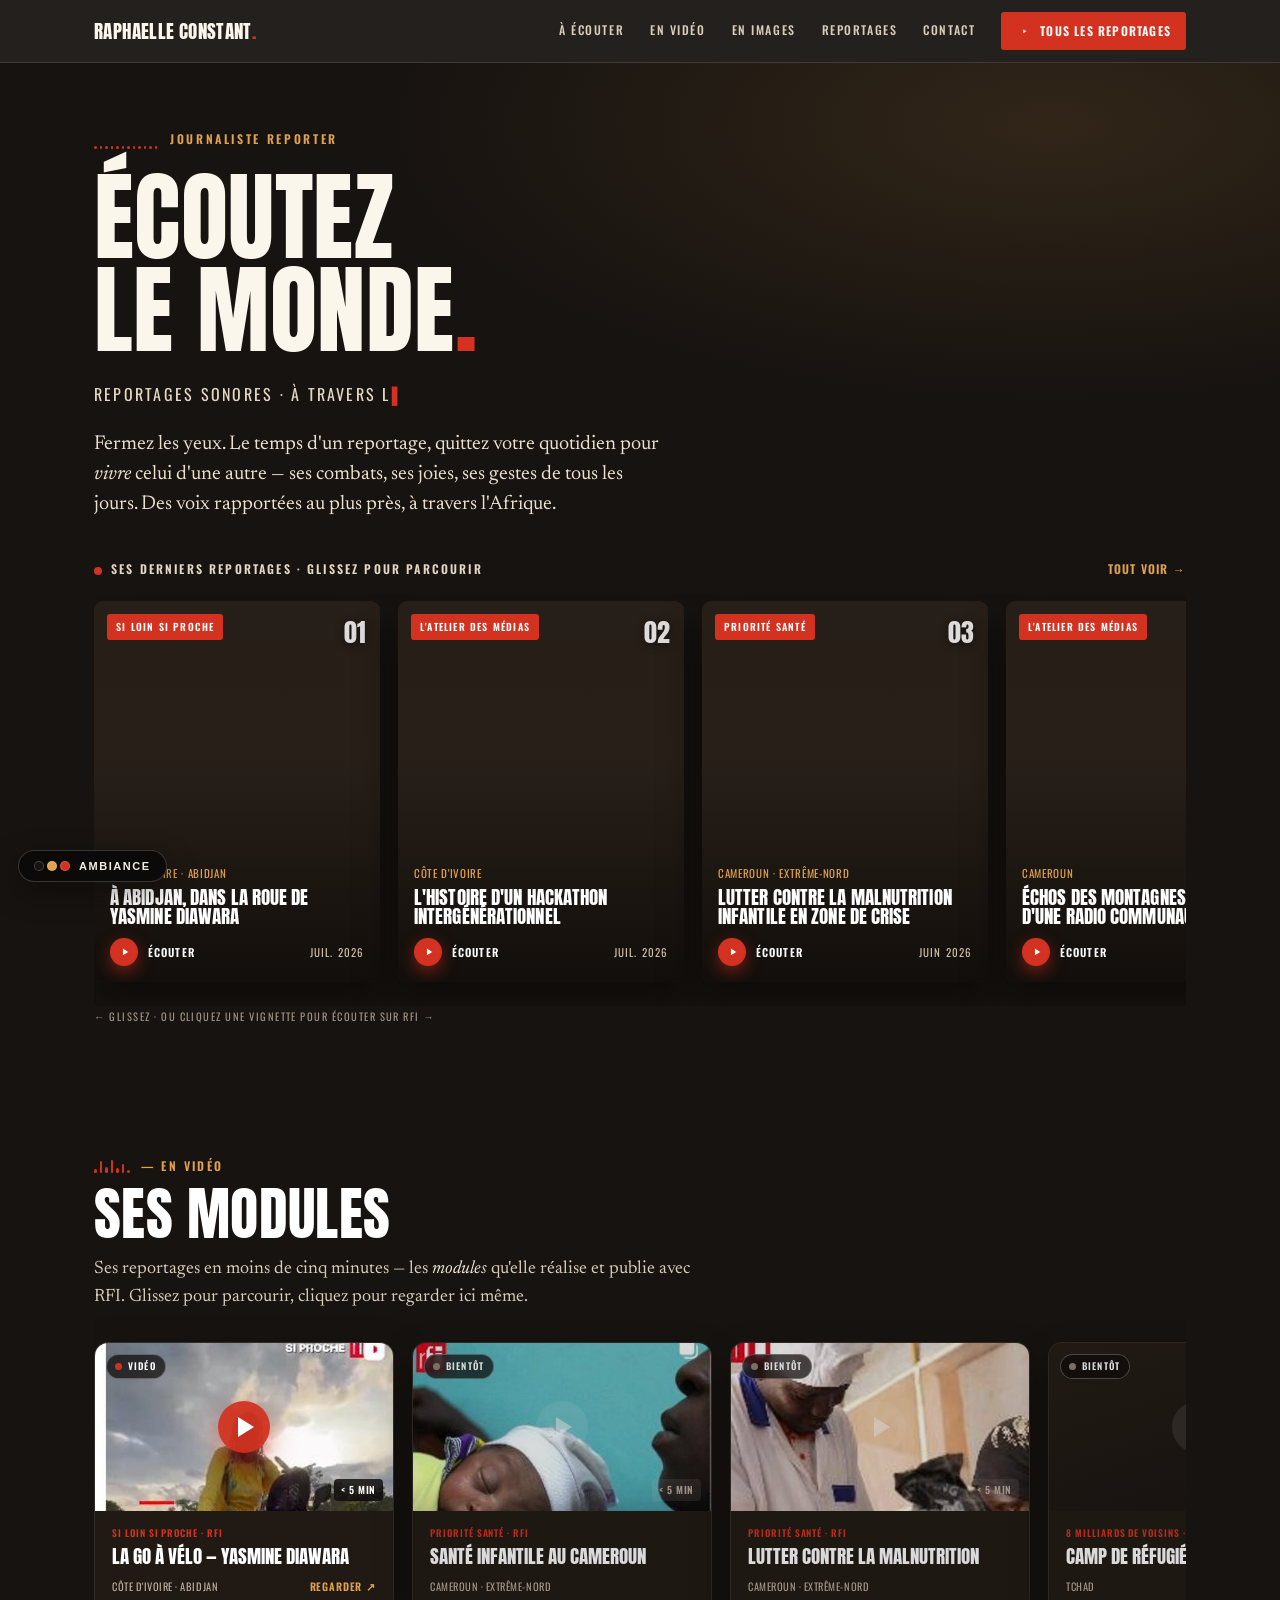
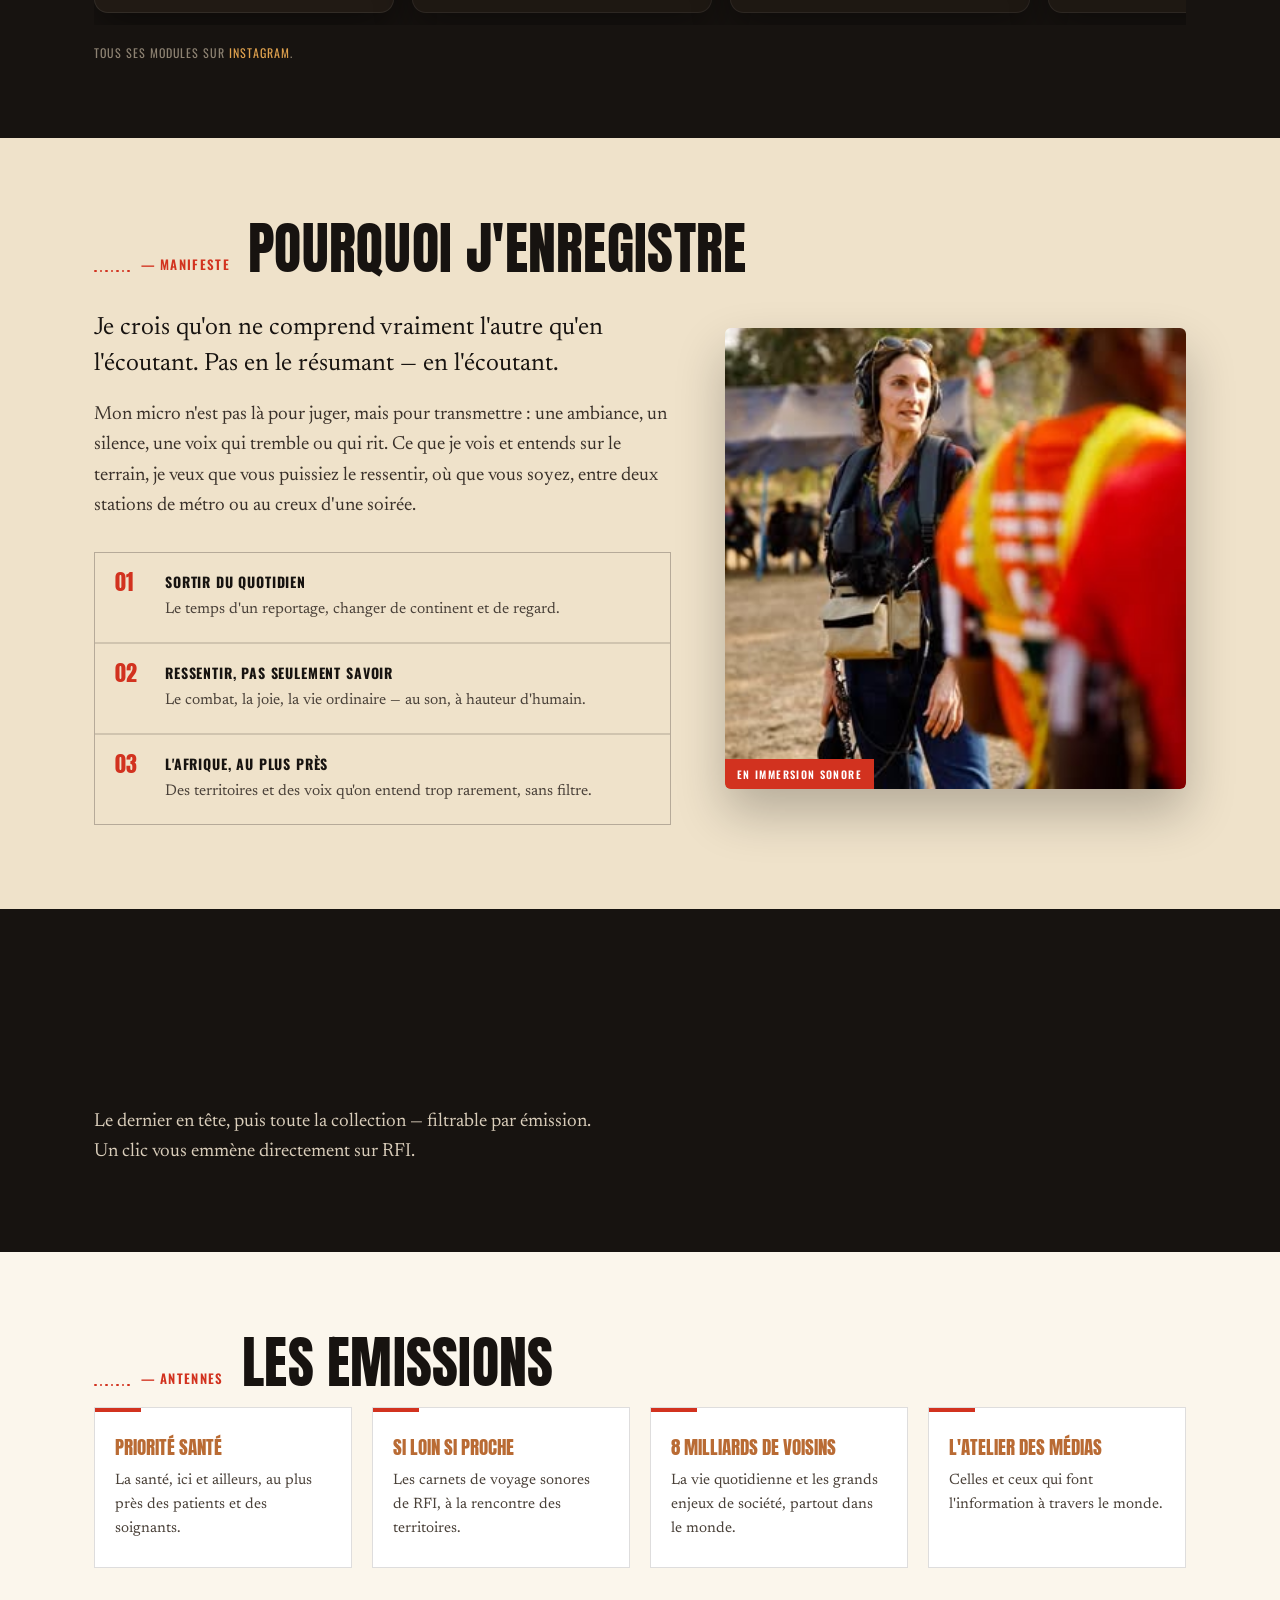
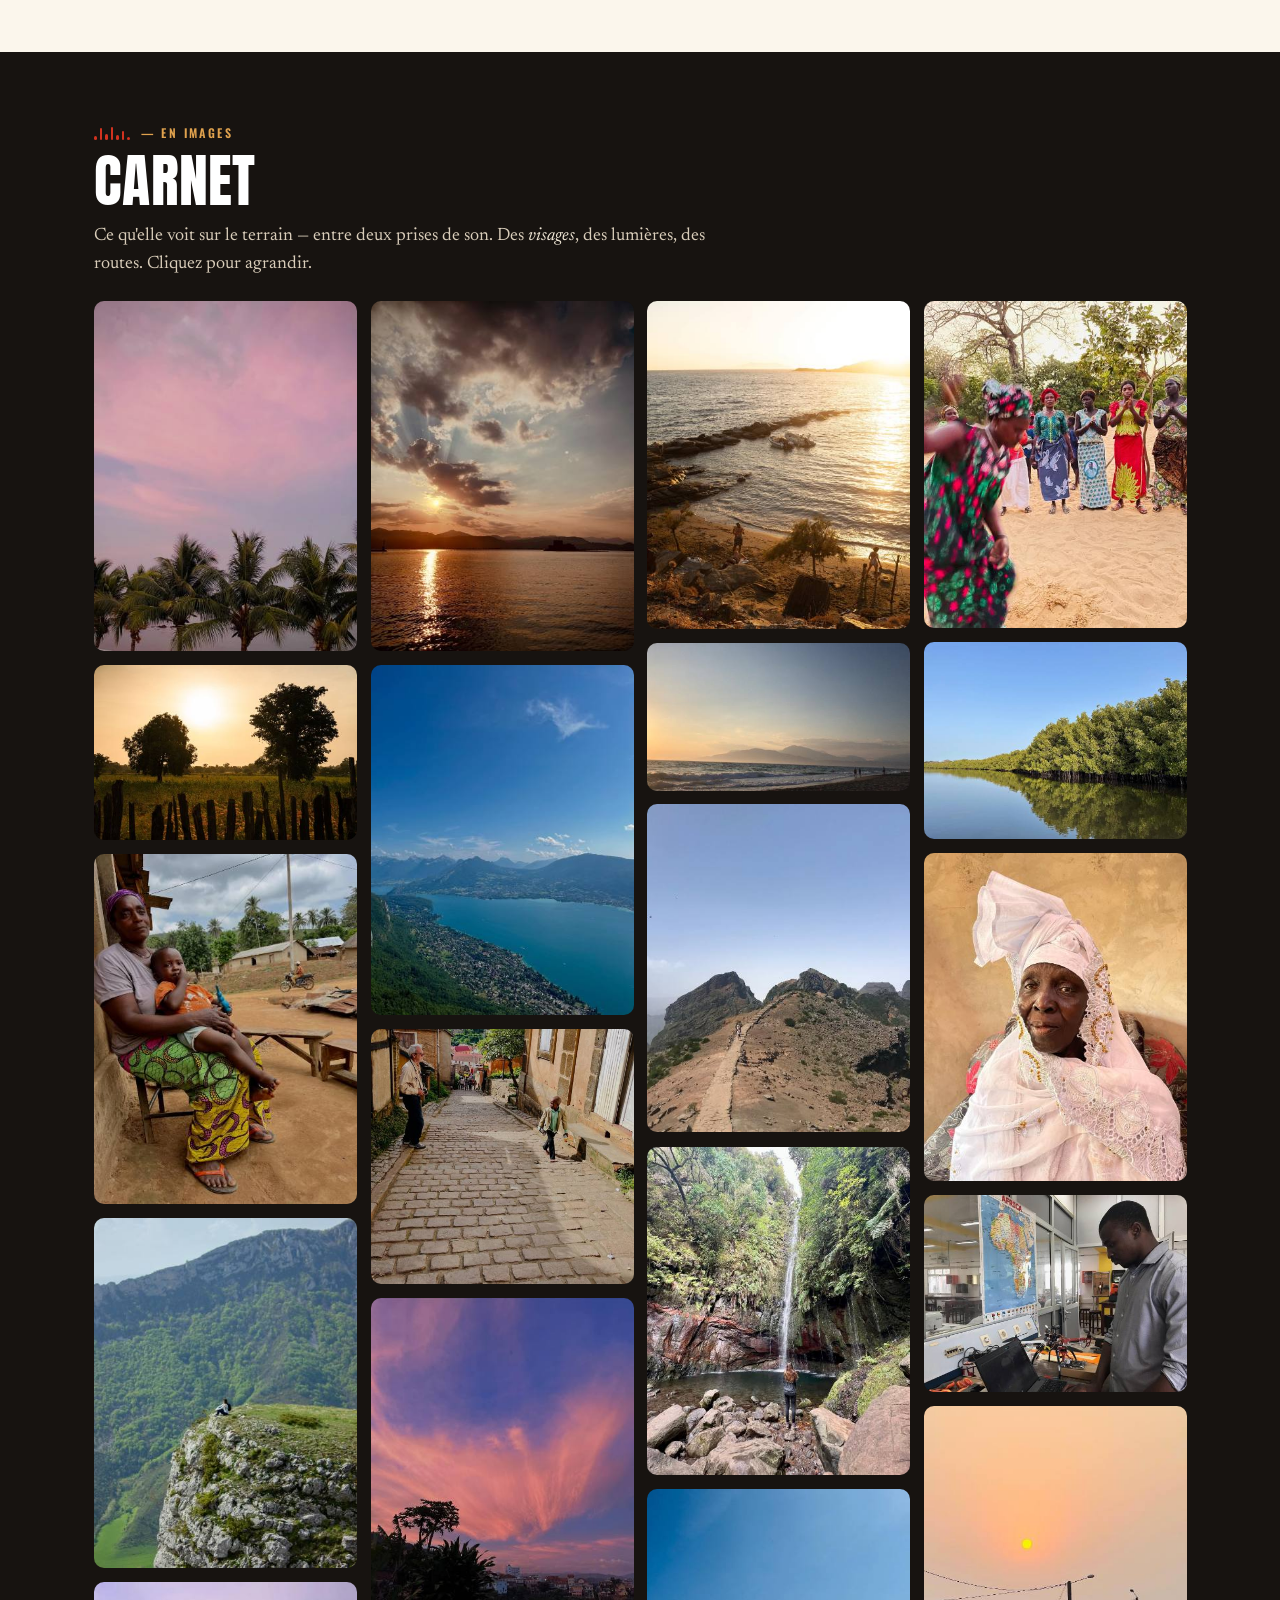
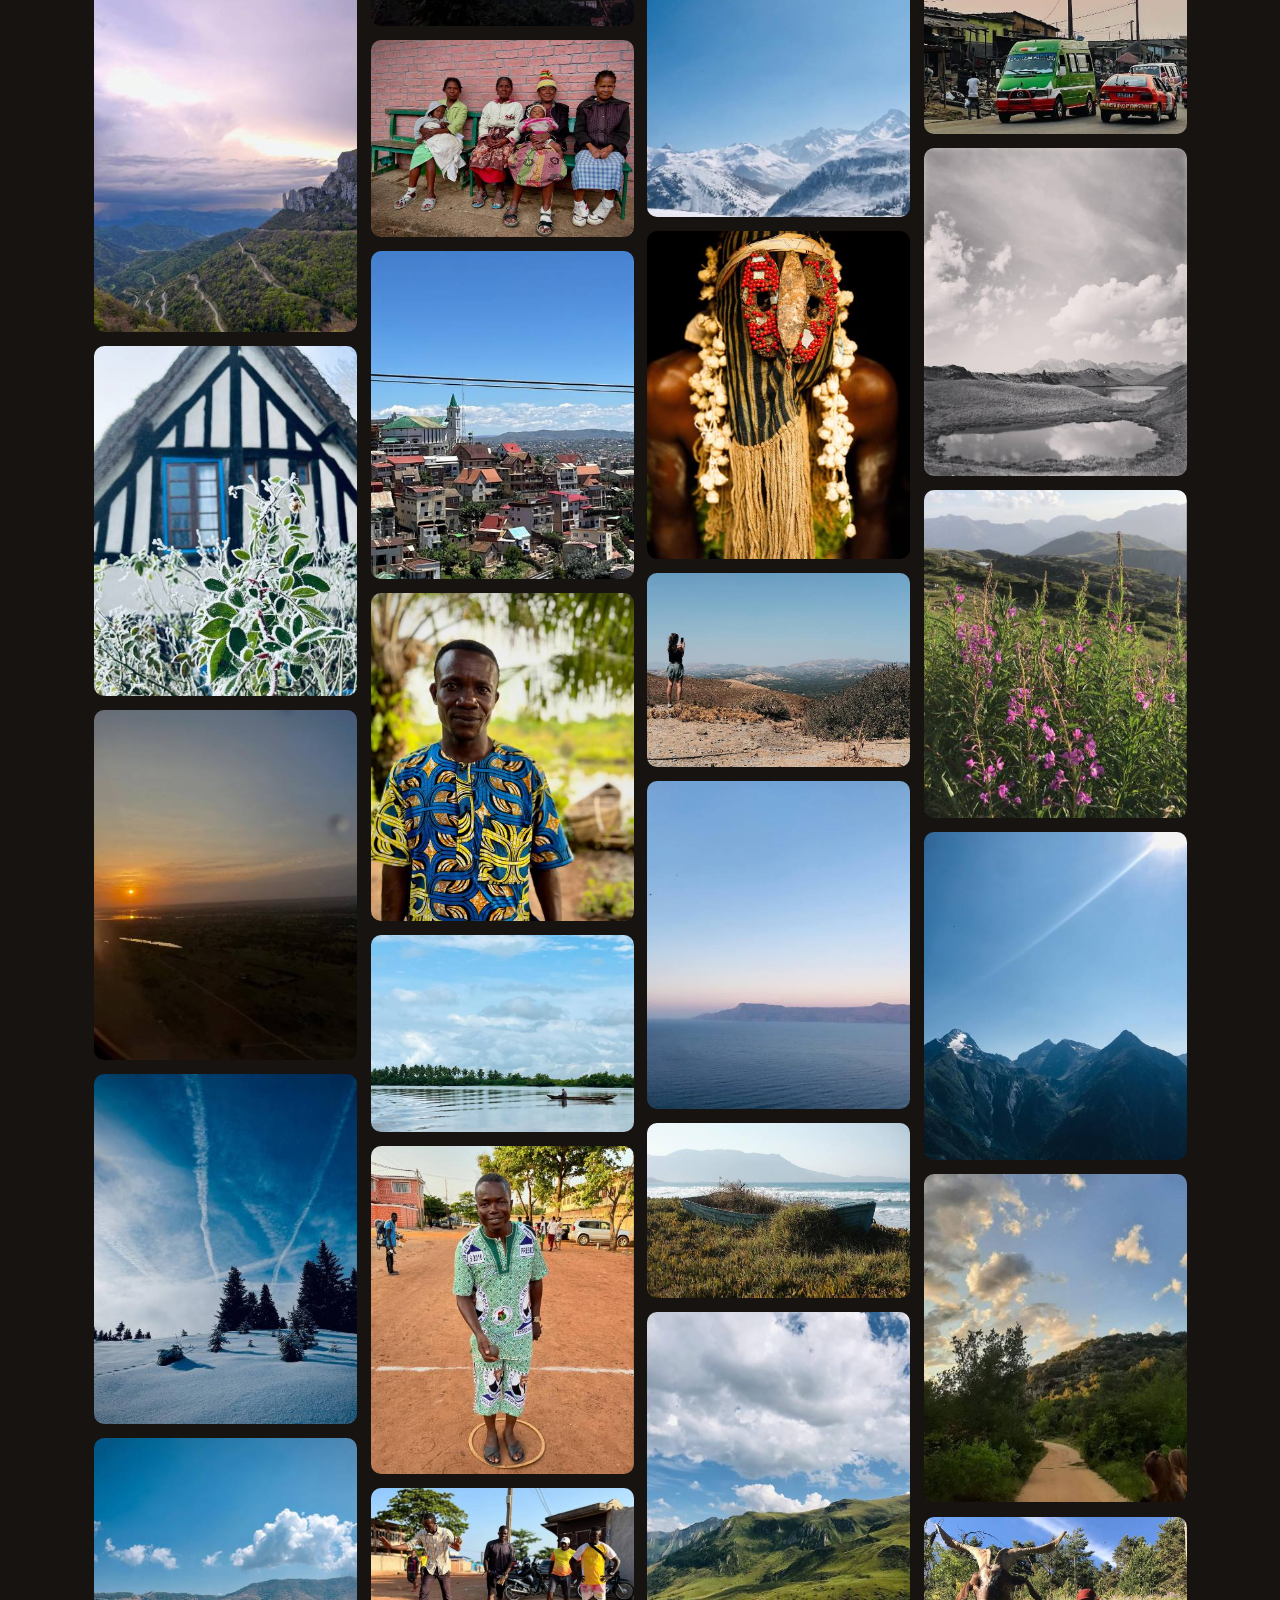
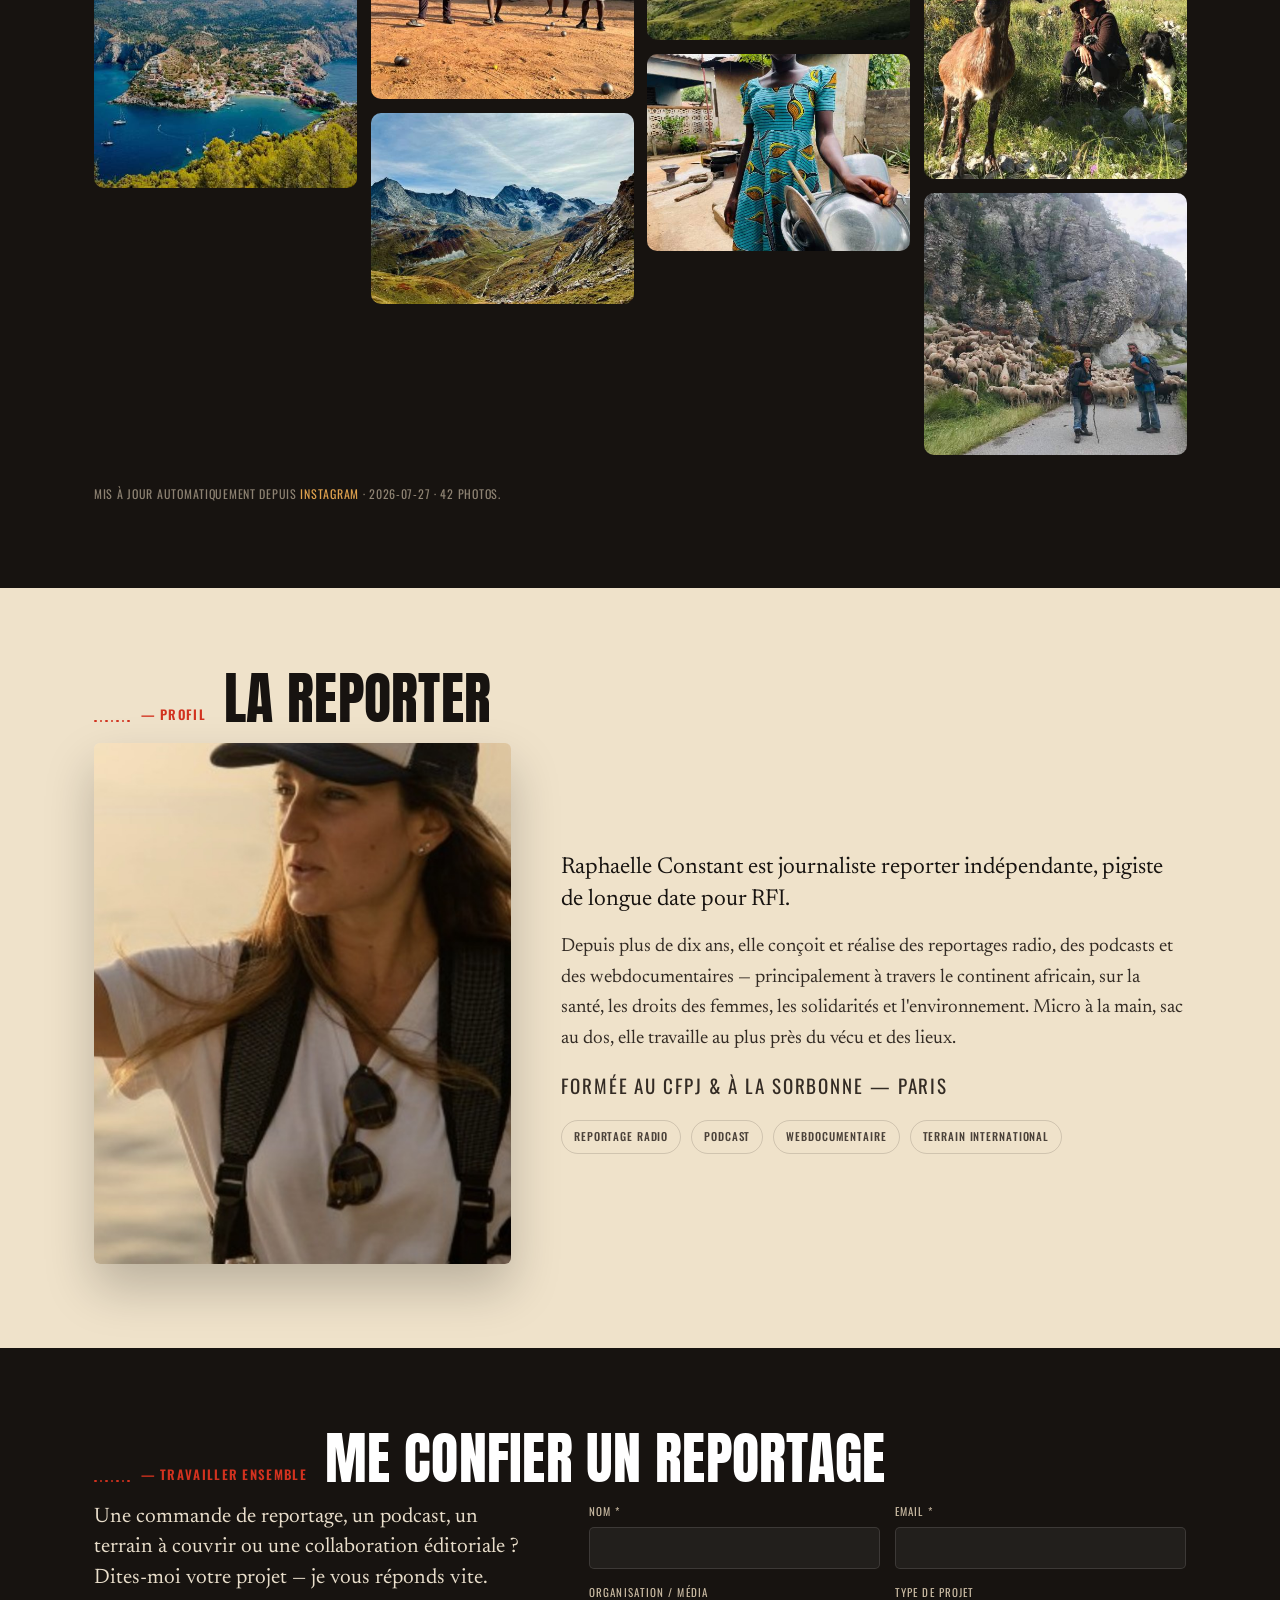
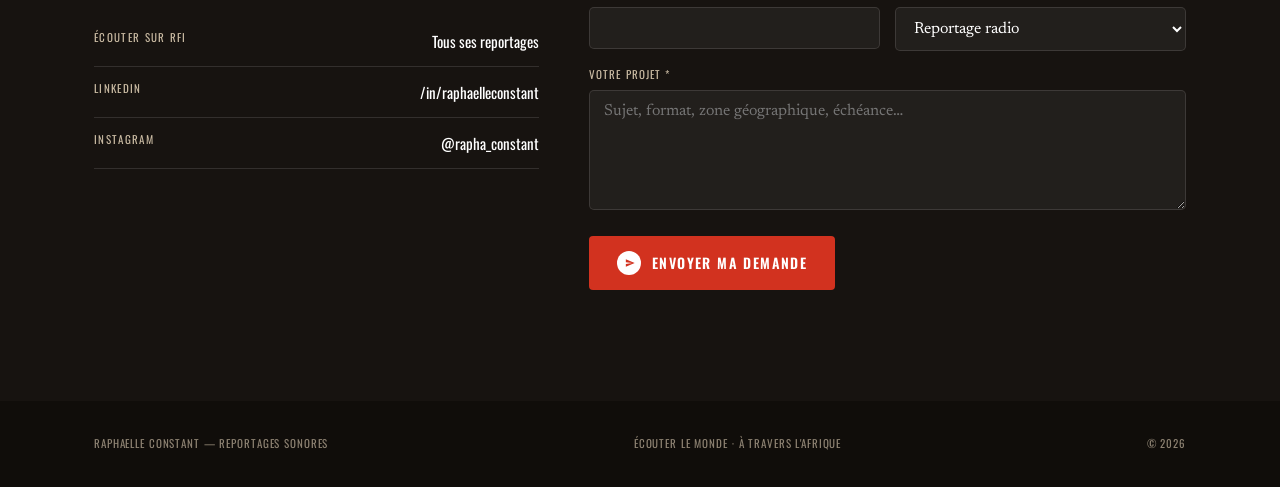
==== commit a9492943: "Remove Manifeste and Profil from top nav" ====
--- a/index.html
+++ b/index.html
@@ -339,10 +339,8 @@
       <ul>
         <li><a href="#top">À écouter</a></li>
         <li><a href="#modules">En vidéo</a></li>
-        <li><a href="#manifeste">Manifeste</a></li>
         <li><a href="#gallery">En images</a></li>
         <li><a href="reportages.html">Reportages</a></li>
-        <li><a href="#apropos">Profil</a></li>
         <li><a href="#contact">Contact</a></li>
       </ul>
       <a href="reportages.html" class="cta"><span class="play"><svg viewBox="0 0 24 24" fill="currentColor"><path d="M8 5v14l11-7z"/></svg></span>Tous les reportages</a>
